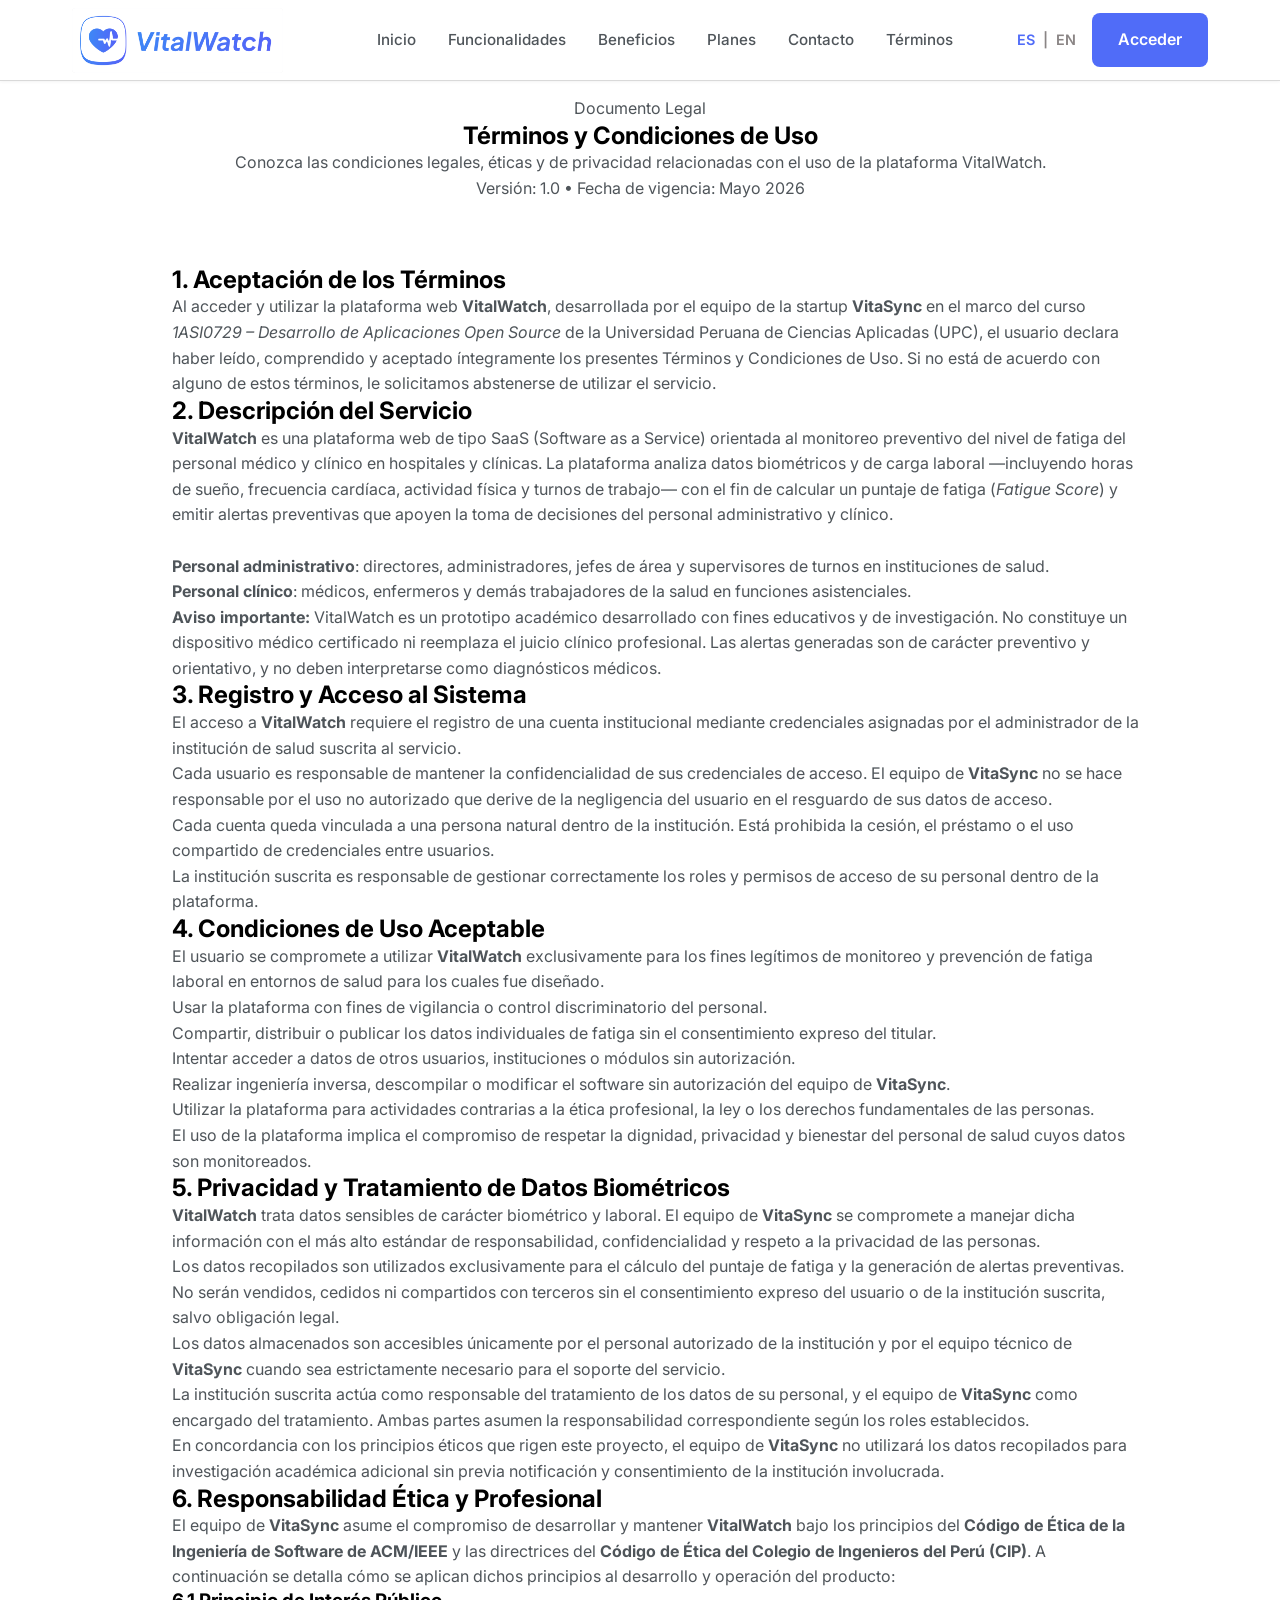
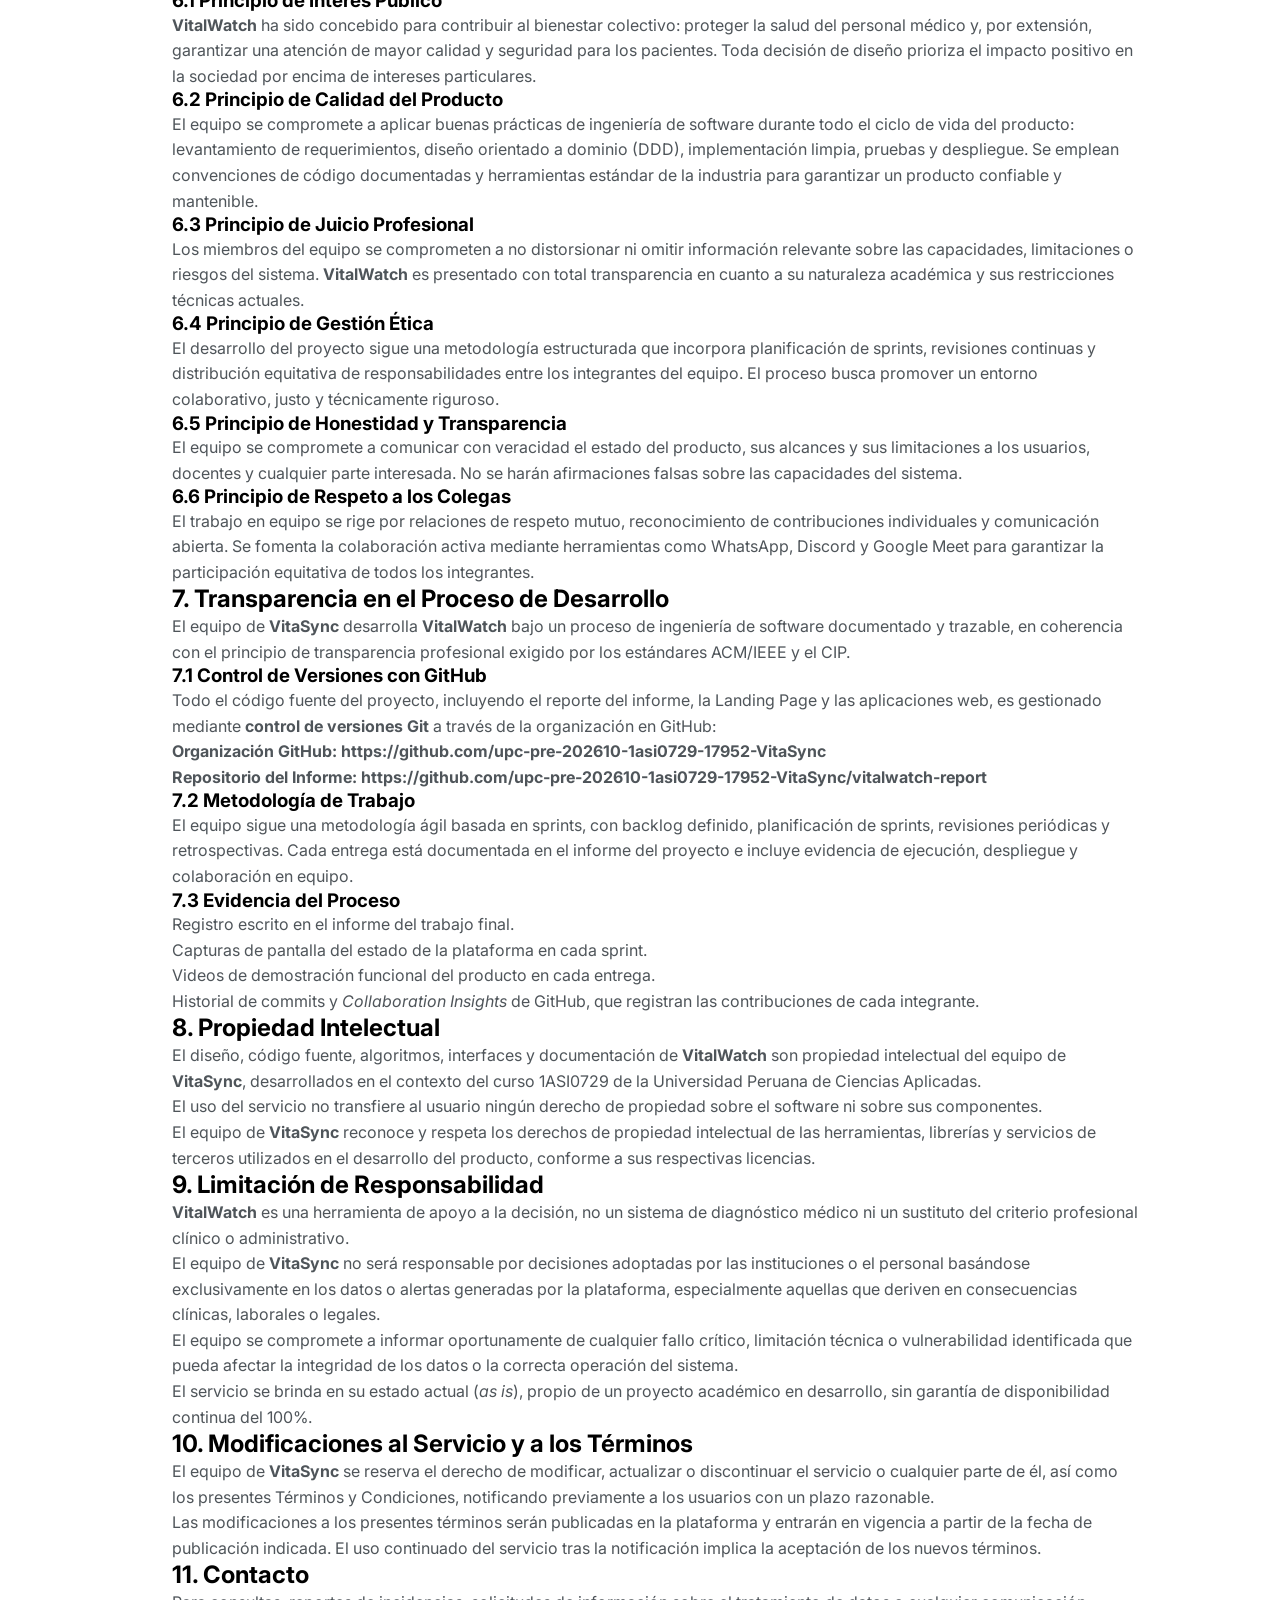
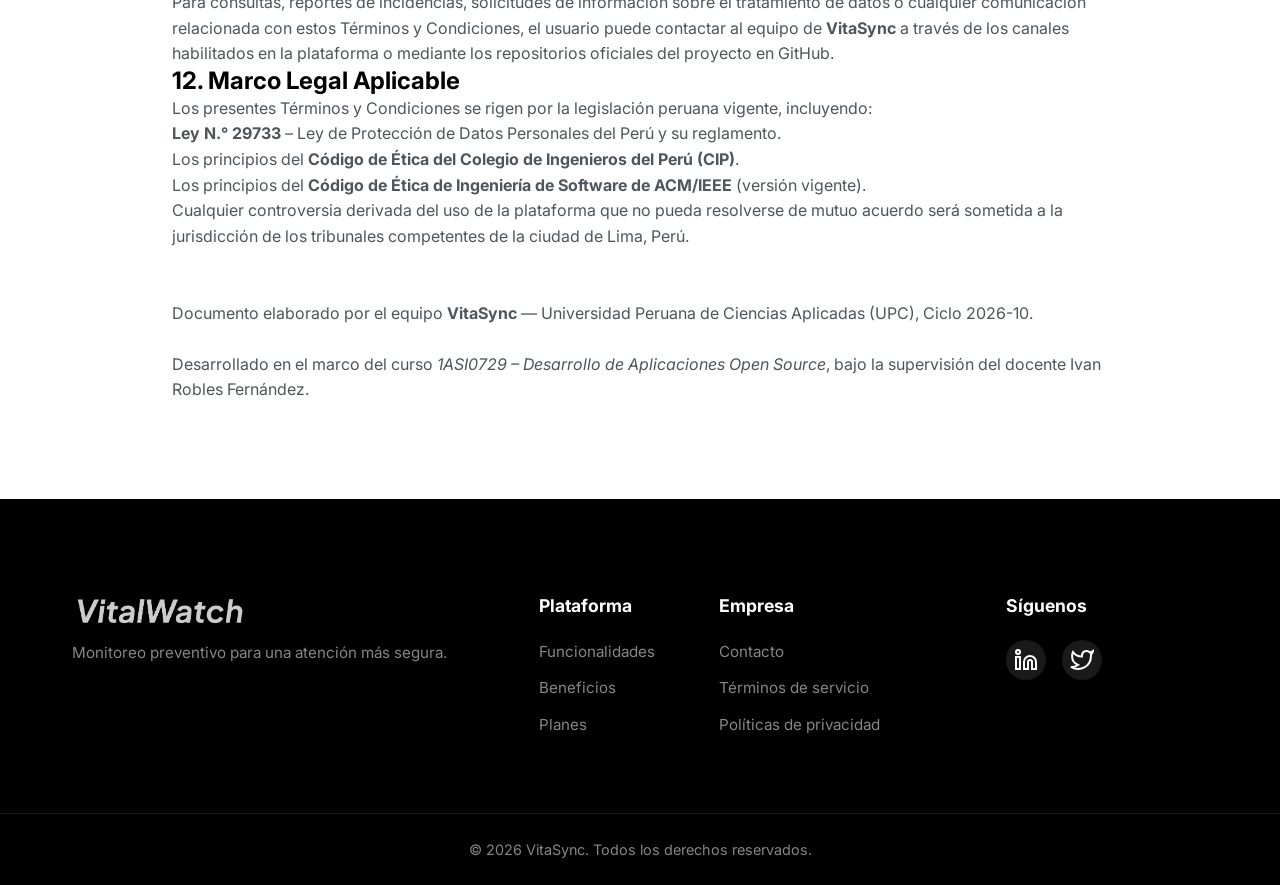
==== terms.html @ 755c9670 "Merge pull request #18 from upc-pre-202610-1asi0729-17952-VitaSync/update/termsAndConditions Update " ====
<!DOCTYPE html>
<html lang="en">
<head>
    <meta charset="UTF-8">
    <meta name="viewport" content="width=device-width, initial-scale=1.0">
    <title>VitalWatch | Monitoreo Inteligente para Atención Segura</title>
    <meta name="description" content="Plataforma de VitaSync para el monitoreo de fatiga del personal médico, prevención de riesgo clínico y continuidad operacional.">
    <link rel="preconnect" href="https://fonts.googleapis.com">
    <link rel="preconnect" href="https://fonts.gstatic.com" crossorigin="">
    <link href="https://fonts.googleapis.com/css2?family=Inter:wght@300;400;500;600;700&amp;display=swap" rel="stylesheet">
    <link rel="stylesheet" href="assets/css/styles.css">
    <link rel="icon" type="image/png" href="assets/images/logo.png">
</head>
<body>
<!-- Header & Navigation -->
<header class="header scrolled" id="header">
    <div class="container header-container">
        <div class="logo">
            <img src="assets/images/banner.png" alt="VitalWatch Logo" class="logo-img">
            <!-- Fallback text si no carga la imagen -->
            <span class="logo-text">VitalWatch</span>
        </div>

        <nav class="nav-menu" id="nav-menu">
            <ul class="nav-list">
                <li><a href="terms.html" class="nav-link" data-i18n="nav.home">Inicio</a></li>
                <li><a href="#funcionalidades" class="nav-link" data-i18n="nav.features">Funcionalidades</a></li>
                <li><a href="#beneficios" class="nav-link" data-i18n="nav.benefits">Beneficios</a></li>
                <li><a href="#planes" class="nav-link" data-i18n="nav.plans">Planes</a></li>
                <li><a href="#contacto" class="nav-link" data-i18n="nav.contact">Contacto</a></li>
                <li><a href="terms.html" class="nav-link" data-i18n="nav.terms">Términos</a></li>
            </ul>

            <div class="nav-actions">
                <div class="lang-selector">
                    <span class="lang active">ES</span> <span class="separator">|</span> <span class="lang">EN</span>
                </div>
                <!-- TODO: Reemplazar "https://app.tudominio.com/login" por la URL real de tu Web App -->
                <a href="https://app.tudominio.com/login" target="_blank" rel="noopener noreferrer" class="btn btn-primary btn-login" data-i18n="nav.login">Acceder</a>
            </div>
        </nav>

        <button class="mobile-toggle" id="mobile-toggle" aria-label="Abrir menú">
            <svg width="24" height="24" viewBox="0 0 24 24" fill="none" stroke="currentColor" stroke-width="2" stroke-linecap="round" stroke-linejoin="round">
                <line x1="3" y1="12" x2="21" y2="12"></line>
                <line x1="3" y1="6" x2="21" y2="6"></line>
                <line x1="3" y1="18" x2="21" y2="18"></line>
            </svg>
        </button>
    </div>
</header>
<main>
    <!-- TERMS HERO SECTION -->
    <section id="terms-page" class="section terms-page-section">
        <div class="container terms-page-container">

            <div class="terms-page-header">
            <span class="terms-page-badge" data-i18n="termsPage.badge">Documento Legal</span>

                <h1 class="terms-page-title" data-i18n="termsPage.title">Términos y Condiciones de Uso</h1>

                <p class="terms-page-subtitle" data-i18n="termsPage.subtitle">Conozca las condiciones legales, éticas y de privacidad relacionadas con el uso de la plataforma VitalWatch.</p>

                <div class="terms-page-meta">
                <span data-i18n="termsPage.version">Versión: 1.0</span>

                    <span class="dot">•</span>

                    <span data-i18n="termsPage.date">Fecha de vigencia: Mayo 2026</span>
                </div>
            </div>

            <div class="terms-page-content">

                <!-- 1 -->
                <div class="terms-block">
                    <h2 data-i18n="termsPage.s1.title">1. Aceptación de los Términos</h2>

                    <p data-i18n="termsPage.s1.p1">Al acceder y utilizar la plataforma web <strong>VitalWatch</strong>, desarrollada por el equipo de la startup <strong>VitaSync</strong> en el marco del curso <em>1ASI0729 – Desarrollo de Aplicaciones Open Source</em> de la Universidad Peruana de Ciencias Aplicadas (UPC), el usuario declara haber leído, comprendido y aceptado íntegramente los presentes Términos y Condiciones de Uso. Si no está de acuerdo con alguno de estos términos, le solicitamos abstenerse de utilizar el servicio.</p>
                </div>

                <!-- 2 -->
                <div class="terms-block">
                    <h2 data-i18n="termsPage.s2.title">2. Descripción del Servicio</h2>

                    <p data-i18n="termsPage.s2.p1"><strong>VitalWatch</strong> es una plataforma web de tipo SaaS (Software as a Service) orientada al monitoreo preventivo del nivel de fatiga del personal médico y clínico en hospitales y clínicas. La plataforma analiza datos biométricos y de carga laboral —incluyendo horas de sueño, frecuencia cardíaca, actividad física y turnos de trabajo— con el fin de calcular un puntaje de fatiga (<em>Fatigue Score</em>) y emitir alertas preventivas que apoyen la toma de decisiones del personal administrativo y clínico.</p>

                    <ul class="terms-list">
                        <li data-i18n="termsPage.s2.l1"><br><strong>Personal administrativo</strong>: directores, administradores, jefes de área y supervisores de turnos en instituciones de salud.</li>

                        <li data-i18n="termsPage.s2.l2"><strong>Personal clínico</strong>: médicos, enfermeros y demás trabajadores de la salud en funciones asistenciales.</li>
                    </ul>

                    <div class="terms-warning">
                        <strong data-i18n="termsPage.s2.warningTitle"><strong>Aviso importante</strong>:</strong>

                        <span data-i18n="termsPage.s2.warningText">VitalWatch es un prototipo académico desarrollado con fines educativos y de investigación. No constituye un dispositivo médico certificado ni reemplaza el juicio clínico profesional. Las alertas generadas son de carácter preventivo y orientativo, y no deben interpretarse como diagnósticos médicos.</span>
                    </div>
                </div>

                <!-- 3 -->
                <div class="terms-block">
                    <h2 data-i18n="termsPage.s3.title">3. Registro y Acceso al Sistema</h2>

                    <ul class="terms-list">
                        <li data-i18n="termsPage.s3.l1">El acceso a <strong>VitalWatch</strong> requiere el registro de una cuenta institucional mediante credenciales asignadas por el administrador de la institución de salud suscrita al servicio.</li>
                        <li data-i18n="termsPage.s3.l2">Cada usuario es responsable de mantener la confidencialidad de sus credenciales de acceso. El equipo de <strong>VitaSync</strong> no se hace responsable por el uso no autorizado que derive de la negligencia del usuario en el resguardo de sus datos de acceso.</li>
                        <li data-i18n="termsPage.s3.l3">Cada cuenta queda vinculada a una persona natural dentro de la institución. Está prohibida la cesión, el préstamo o el uso compartido de credenciales entre usuarios.</li>
                        <li data-i18n="termsPage.s3.l4">La institución suscrita es responsable de gestionar correctamente los roles y permisos de acceso de su personal dentro de la plataforma.</li>
                    </ul>
                </div>

                <!-- 4 -->
                <div class="terms-block">
                    <h2 data-i18n="termsPage.s4.title">4. Condiciones de Uso Aceptable</h2>

                    <p data-i18n="termsPage.s4.p1">El usuario se compromete a utilizar <strong>VitalWatch</strong> exclusivamente para los fines legítimos de monitoreo y prevención de fatiga laboral en entornos de salud para los cuales fue diseñado.</p>

                    <ul class="terms-list">
                        <li data-i18n="termsPage.s4.l1">Usar la plataforma con fines de vigilancia o control discriminatorio del personal.</li>
                        <li data-i18n="termsPage.s4.l2">Compartir, distribuir o publicar los datos individuales de fatiga sin el consentimiento expreso del titular.</li>
                        <li data-i18n="termsPage.s4.l3">Intentar acceder a datos de otros usuarios, instituciones o módulos sin autorización.</li>
                        <li data-i18n="termsPage.s4.l4">Realizar ingeniería inversa, descompilar o modificar el software sin autorización del equipo de <strong>VitaSync</strong>.</li>
                        <li data-i18n="termsPage.s4.l5">Utilizar la plataforma para actividades contrarias a la ética profesional, la ley o los derechos fundamentales de las personas.</li>
                    </ul>

                    <p data-i18n="termsPage.s4.p2">El uso de la plataforma implica el compromiso de respetar la dignidad, privacidad y bienestar del personal de salud cuyos datos son monitoreados.</p>
                </div>

                <!-- 5 -->
                <div class="terms-block">
                    <h2 data-i18n="termsPage.s5.title">5. Privacidad y Tratamiento de Datos Biométricos</h2>

                    <ul class="terms-list">
                        <li data-i18n="termsPage.s5.l1"><strong>VitalWatch</strong> trata datos sensibles de carácter biométrico y laboral. El equipo de <strong>VitaSync</strong> se compromete a manejar dicha información con el más alto estándar de responsabilidad, confidencialidad y respeto a la privacidad de las personas.</li>
                        <li data-i18n="termsPage.s5.l2">Los datos recopilados son utilizados exclusivamente para el cálculo del puntaje de fatiga y la generación de alertas preventivas. No serán vendidos, cedidos ni compartidos con terceros sin el consentimiento expreso del usuario o de la institución suscrita, salvo obligación legal.</li>
                        <li data-i18n="termsPage.s5.l3">Los datos almacenados son accesibles únicamente por el personal autorizado de la institución y por el equipo técnico de <strong>VitaSync</strong> cuando sea estrictamente necesario para el soporte del servicio.</li>
                        <li data-i18n="termsPage.s5.l4">La institución suscrita actúa como responsable del tratamiento de los datos de su personal, y el equipo de <strong>VitaSync</strong> como encargado del tratamiento. Ambas partes asumen la responsabilidad correspondiente según los roles establecidos.</li>
                        <li data-i18n="termsPage.s5.l5">En concordancia con los principios éticos que rigen este proyecto, el equipo de <strong>VitaSync</strong> no utilizará los datos recopilados para investigación académica adicional sin previa notificación y consentimiento de la institución involucrada.</li>
                    </ul>
                </div>

                <!-- 6 -->
                <div class="terms-block">
                    <h2 data-i18n="termsPage.s6.title">6. Responsabilidad Ética y Profesional</h2>

                    <p data-i18n="termsPage.s6.p1">El equipo de <strong>VitaSync</strong> asume el compromiso de desarrollar y mantener <strong>VitalWatch</strong> bajo los principios del <strong>Código de Ética de la Ingeniería de Software de ACM/IEEE</strong> y las directrices del <strong>Código de Ética del Colegio de Ingenieros del Perú (CIP)</strong>. A continuación se detalla cómo se aplican dichos principios al desarrollo y operación del producto:</p>

                    <div class="terms-subblock">
                        <h3 data-i18n="termsPage.s6.sb1.title">6.1 Principio de Interés Público</h3>
                        <p data-i18n="termsPage.s6.sb1.desc"><strong>VitalWatch</strong> ha sido concebido para contribuir al bienestar colectivo: proteger la salud del personal médico y, por extensión, garantizar una atención de mayor calidad y seguridad para los pacientes. Toda decisión de diseño prioriza el impacto positivo en la sociedad por encima de intereses particulares.</p>
                    </div>

                    <div class="terms-subblock">
                        <h3 data-i18n="termsPage.s6.sb2.title">6.2 Principio de Calidad del Producto</h3>
                        <p data-i18n="termsPage.s6.sb2.desc">El equipo se compromete a aplicar buenas prácticas de ingeniería de software durante todo el ciclo de vida del producto: levantamiento de requerimientos, diseño orientado a dominio (DDD), implementación limpia, pruebas y despliegue. Se emplean convenciones de código documentadas y herramientas estándar de la industria para garantizar un producto confiable y mantenible.</p>
                    </div>

                    <div class="terms-subblock">
                        <h3 data-i18n="termsPage.s6.sb3.title">6.3 Principio de Juicio Profesional</h3>
                        <p data-i18n="termsPage.s6.sb3.desc">Los miembros del equipo se comprometen a no distorsionar ni omitir información relevante sobre las capacidades, limitaciones o riesgos del sistema. <strong>VitalWatch</strong> es presentado con total transparencia en cuanto a su naturaleza académica y sus restricciones técnicas actuales.</p>
                    </div>

                    <div class="terms-subblock">
                        <h3 data-i18n="termsPage.s6.sb4.title">6.4 Principio de Gestión Ética</h3>
                        <p data-i18n="termsPage.s6.sb4.desc">El desarrollo del proyecto sigue una metodología estructurada que incorpora planificación de sprints, revisiones continuas y distribución equitativa de responsabilidades entre los integrantes del equipo. El proceso busca promover un entorno colaborativo, justo y técnicamente riguroso.</p>
                    </div>

                    <div class="terms-subblock">
                        <h3 data-i18n="termsPage.s6.sb5.title">6.5 Principio de Honestidad y Transparencia</h3>
                        <p data-i18n="termsPage.s6.sb5.desc">El equipo se compromete a comunicar con veracidad el estado del producto, sus alcances y sus limitaciones a los usuarios, docentes y cualquier parte interesada. No se harán afirmaciones falsas sobre las capacidades del sistema.</p>
                    </div>

                    <div class="terms-subblock">
                        <h3 data-i18n="termsPage.s6.sb6.title">6.6 Principio de Respeto a los Colegas</h3>
                        <p data-i18n="termsPage.s6.sb6.desc">El trabajo en equipo se rige por relaciones de respeto mutuo, reconocimiento de contribuciones individuales y comunicación abierta. Se fomenta la colaboración activa mediante herramientas como WhatsApp, Discord y Google Meet para garantizar la participación equitativa de todos los integrantes.</p>
                    </div>
                </div>

                <!-- 7 -->
                <div class="terms-block">
                    <h2 data-i18n="termsPage.s7.title">7. Transparencia en el Proceso de Desarrollo</h2>

                    <p data-i18n="termsPage.s7.p1">El equipo de <strong>VitaSync</strong> desarrolla <strong>VitalWatch</strong> bajo un proceso de ingeniería de software documentado y trazable, en coherencia con el principio de transparencia profesional exigido por los estándares ACM/IEEE y el CIP.</p>

                    <div class="terms-subblock">
                        <h3 data-i18n="termsPage.s7.sb1.title">7.1 Control de Versiones con GitHub</h3>

                        <p data-i18n="termsPage.s7.sb1.desc">Todo el código fuente del proyecto, incluyendo el reporte del informe, la Landing Page y las aplicaciones web, es gestionado mediante <strong>control de versiones Git</strong> a través de la organización en GitHub:</p>

                        <ul class="terms-list">
                            <li>
                                <strong data-i18n="termsPage.s7.sb1.repo1">Organización GitHub: https://github.com/upc-pre-202610-1asi0729-17952-VitaSync</strong>
                            </li>

                            <li>
                                <strong data-i18n="termsPage.s7.sb1.repo2">Repositorio del Informe: https://github.com/upc-pre-202610-1asi0729-17952-VitaSync/vitalwatch-report</strong>
                            </li>
                        </ul>
                    </div>

                    <div class="terms-subblock">
                        <h3 data-i18n="termsPage.s7.sb2.title">7.2 Metodología de Trabajo</h3>
                        <p data-i18n="termsPage.s7.sb2.desc">El equipo sigue una metodología ágil basada en sprints, con backlog definido, planificación de sprints, revisiones periódicas y retrospectivas. Cada entrega está documentada en el informe del proyecto e incluye evidencia de ejecución, despliegue y colaboración en equipo.</p>
                    </div>

                    <div class="terms-subblock">
                        <h3 data-i18n="termsPage.s7.sb3.title">7.3 Evidencia del Proceso</h3>

                        <ul class="terms-list">
                            <li data-i18n="termsPage.s7.sb3.l1">Registro escrito en el informe del trabajo final.</li>
                            <li data-i18n="termsPage.s7.sb3.l2">Capturas de pantalla del estado de la plataforma en cada sprint.</li>
                            <li data-i18n="termsPage.s7.sb3.l3">Videos de demostración funcional del producto en cada entrega.</li>
                            <li data-i18n="termsPage.s7.sb3.l4">Historial de commits y <em>Collaboration Insights</em> de GitHub, que registran las contribuciones de cada integrante.</li>
                        </ul>
                    </div>
                </div>

                <!-- 8 -->
                <div class="terms-block">
                    <h2 data-i18n="termsPage.s8.title">8. Propiedad Intelectual</h2>

                    <ul class="terms-list">
                        <li data-i18n="termsPage.s8.l1">El diseño, código fuente, algoritmos, interfaces y documentación de <strong>VitalWatch</strong> son propiedad intelectual del equipo de <strong>VitaSync</strong>, desarrollados en el contexto del curso 1ASI0729 de la Universidad Peruana de Ciencias Aplicadas.</li>
                        <li data-i18n="termsPage.s8.l2">El uso del servicio no transfiere al usuario ningún derecho de propiedad sobre el software ni sobre sus componentes.</li>
                        <li data-i18n="termsPage.s8.l3">El equipo de <strong>VitaSync</strong> reconoce y respeta los derechos de propiedad intelectual de las herramientas, librerías y servicios de terceros utilizados en el desarrollo del producto, conforme a sus respectivas licencias.</li>
                    </ul>
                </div>

                <!-- 9 -->
                <div class="terms-block">
                    <h2 data-i18n="termsPage.s9.title">9. Limitación de Responsabilidad</h2>

                    <ul class="terms-list">
                        <li data-i18n="termsPage.s9.l1"><strong>VitalWatch</strong> es una herramienta de apoyo a la decisión, no un sistema de diagnóstico médico ni un sustituto del criterio profesional clínico o administrativo.</li>
                        <li data-i18n="termsPage.s9.l2">El equipo de <strong>VitaSync</strong> no será responsable por decisiones adoptadas por las instituciones o el personal basándose exclusivamente en los datos o alertas generadas por la plataforma, especialmente aquellas que deriven en consecuencias clínicas, laborales o legales.</li>
                        <li data-i18n="termsPage.s9.l3">El equipo se compromete a informar oportunamente de cualquier fallo crítico, limitación técnica o vulnerabilidad identificada que pueda afectar la integridad de los datos o la correcta operación del sistema.</li>
                        <li data-i18n="termsPage.s9.l4">El servicio se brinda en su estado actual (<em>as is</em>), propio de un proyecto académico en desarrollo, sin garantía de disponibilidad continua del 100%.</li>
                    </ul>
                </div>

                <!-- 10 -->
                <div class="terms-block">
                    <h2 data-i18n="termsPage.s10.title">10. Modificaciones al Servicio y a los Términos</h2>

                    <ul class="terms-list">
                        <li data-i18n="termsPage.s10.l1">El equipo de <strong>VitaSync</strong> se reserva el derecho de modificar, actualizar o discontinuar el servicio o cualquier parte de él, así como los presentes Términos y Condiciones, notificando previamente a los usuarios con un plazo razonable.</li>
                        <li data-i18n="termsPage.s10.l2">Las modificaciones a los presentes términos serán publicadas en la plataforma y entrarán en vigencia a partir de la fecha de publicación indicada. El uso continuado del servicio tras la notificación implica la aceptación de los nuevos términos.</li>
                    </ul>
                </div>

                <!-- 11 -->
                <div class="terms-block">
                    <h2 data-i18n="termsPage.s11.title">11. Contacto</h2>

                    <p data-i18n="termsPage.s11.p1">Para consultas, reportes de incidencias, solicitudes de información sobre el tratamiento de datos o cualquier comunicación relacionada con estos Términos y Condiciones, el usuario puede contactar al equipo de <strong>VitaSync</strong> a través de los canales habilitados en la plataforma o mediante los repositorios oficiales del proyecto en GitHub.</p>
                </div>

                <!-- 12 -->
                <div class="terms-block">
                    <h2 data-i18n="termsPage.s12.title">12. Marco Legal Aplicable</h2>

                    <p data-i18n="termsPage.s12.p1">Los presentes Términos y Condiciones se rigen por la legislación peruana vigente, incluyendo:</p>

                    <ul class="terms-list">
                        <li data-i18n="termsPage.s12.l1"><strong>Ley N.° 29733</strong> – Ley de Protección de Datos Personales del Perú y su reglamento.</li>
                        <li data-i18n="termsPage.s12.l2">Los principios del <strong>Código de Ética del Colegio de Ingenieros del Perú (CIP)</strong>.</li>
                        <li data-i18n="termsPage.s12.l3">Los principios del <strong>Código de Ética de Ingeniería de Software de ACM/IEEE</strong> (versión vigente).</li>
                    </ul>

                    <p data-i18n="termsPage.s12.p2">Cualquier controversia derivada del uso de la plataforma que no pueda resolverse de mutuo acuerdo será sometida a la jurisdicción de los tribunales competentes de la ciudad de Lima, Perú.</p>
                </div>

                <!-- FOOTNOTE -->
                <div class="terms-footer-note">
                    <br></br>
                    <p data-i18n="termsPage.footer">Documento elaborado por el equipo <strong>VitaSync</strong> — Universidad Peruana de Ciencias Aplicadas (UPC), Ciclo 2026-10.Desarrollado en el marco del curso <em>1ASI0729 – Desarrollo de Aplicaciones Open Source</em>, bajo la supervisión del docente Ivan Robles Fernández.</p>
                </div>

            </div>
        </div>
    </section>

</main>

 <!-- Footer -->
    <footer class="footer">
        <div class="container footer-container">
            <div class="footer-brand">
                <img src="assets/images/text-title.png" alt="VitaSync Logo" class="footer-logo"
                    style="filter: brightness(0) invert(1); opacity: 0.8; height: 30px;">
                <p class="footer-tagline" data-i18n="footer.tagline">Monitoreo preventivo para una atención más segura.</p>
            </div>

            <div class="footer-links">
                <div class="link-column">
                    <h4 data-i18n="footer.platform">Plataforma</h4>
                    <a href="#funcionalidades" data-i18n="nav.features">Funcionalidades</a>
                    <a href="#beneficios" data-i18n="nav.benefits">Beneficios</a>
                    <a href="#planes" data-i18n="nav.plans">Planes</a>
                </div>
                <div class="link-column">
                    <h4 data-i18n="footer.company">Empresa</h4>
                    <a href="#contacto" data-i18n="nav.contact">Contacto</a>
                    <a href="terms.html" data-i18n="footer.tos">Términos de servicio</a>
                    <a href="#" data-i18n="footer.privacy">Políticas de privacidad</a>
                </div>
            </div>

            <div class="footer-social">
                <h4 data-i18n="footer.follow">Síguenos</h4>
                <div class="social-icons">
                    <a href="#" aria-label="LinkedIn">
                        <svg width="24" height="24" viewBox="0 0 24 24" fill="none" stroke="currentColor"
                            stroke-width="2">
                            <path d="M16 8a6 6 0 0 1 6 6v7h-4v-7a2 2 0 0 0-2-2 2 2 0 0 0-2 2v7h-4v-7a6 6 0 0 1 6-6z">
                            </path>
                            <rect x="2" y="9" width="4" height="12"></rect>
                            <circle cx="4" cy="4" r="2"></circle>
                        </svg>
                    </a>
                    <a href="#" aria-label="Twitter">
                        <svg width="24" height="24" viewBox="0 0 24 24" fill="none" stroke="currentColor"
                            stroke-width="2">
                            <path
                                d="M23 3a10.9 10.9 0 0 1-3.14 1.53 4.48 4.48 0 0 0-7.86 3v1A10.66 10.66 0 0 1 3 4s-4 9 5 13a11.64 11.64 0 0 1-7 2c9 5 20 0 20-11.5a4.5 4.5 0 0 0-.08-.83A7.72 7.72 0 0 0 23 3z">
                            </path>
                        </svg>
                    </a>
                </div>
            </div>
        </div>
        <div class="footer-bottom">
            <div class="container">
                <p data-i18n="footer.copy">&copy; 2026 VitaSync. Todos los derechos reservados.</p>
            </div>
        </div>
    </footer>


<script src="assets/scripts/i18n.js"></script>
<script src="assets/scripts/main.js"></script>

</body>
</html>
---- assets/css/styles.css ----
/* ==========================================================================
   CSS Variables & Tokens
   ========================================================================== */
:root {
    /* Colors */
    --primary-500: #506CF8;
    --primary-400: #65A8FB;
    --primary-600: #3D93FF;
    --primary-700: #1678F2;

    --neutral-900: #000000;
    --neutral-700: #4F555A;
    --neutral-400: #8A8585;
    --neutral-200: #D9D9D9;

    --bg-light: #F3F3FD;
    --bg-white: #FFFFFF;

    --success: #10B981;
    --warning: #F59E0B;
    --danger: #EF4444;

    /* Typography */
    --font-main: 'Inter', sans-serif;

    /* Spacing */
    --space-sm: 0.5rem;
    --space-md: 1rem;
    --space-lg: 2rem;
    --space-xl: 4rem;
    --space-2xl: 6rem;

    /* Effects */
    --shadow-sm: 0 1px 3px rgba(0, 0, 0, 0.05);
    --shadow-md: 0 4px 6px -1px rgba(0, 0, 0, 0.05), 0 2px 4px -1px rgba(0, 0, 0, 0.03);
    --shadow-lg: 0 10px 25px -3px rgba(80, 108, 248, 0.1), 0 4px 6px -2px rgba(80, 108, 248, 0.05);
    --radius-md: 8px;
    --radius-lg: 16px;
    --transition: all 0.3s ease;
}

/* ==========================================================================
   Reset & Base Styles
   ========================================================================== */
* {
    margin: 0;
    padding: 0;
    box-sizing: border-box;
}

html {
    scroll-behavior: smooth;
}

body {
    font-family: var(--font-main);
    color: var(--neutral-700);
    line-height: 1.6;
    background-color: var(--bg-white);
    overflow-x: hidden;
}

h1,
h2,
h3,
h4,
h5,
h6 {
    color: var(--neutral-900);
    font-weight: 700;
    line-height: 1.2;
}

a {
    text-decoration: none;
    color: var(--primary-500);
    transition: var(--transition);
}

ul {
    list-style: none;
}

img {
    max-width: 100%;
    height: auto;
    display: block;
}

/* Utilities */
.container {
    width: 100%;
    max-width: 1200px;
    margin: 0 auto;
    padding: 0 var(--space-lg);
}

.text-center {
    text-align: center;
}

.bg-light {
    background-color: var(--bg-light);
}

.hidden {
    display: none !important;
}

/* ==========================================================================
   Buttons
   ========================================================================== */
.btn {
    display: inline-flex;
    align-items: center;
    justify-content: center;
    padding: 0.75rem 1.5rem;
    border-radius: var(--radius-md);
    font-weight: 600;
    font-size: 1rem;
    cursor: pointer;
    transition: var(--transition);
    border: 2px solid transparent;
}

.btn-primary {
    background-color: var(--primary-500);
    color: var(--bg-white);
}

.btn-primary:hover {
    background-color: var(--primary-700);
    transform: translateY(-2px);
    box-shadow: var(--shadow-md);
}

.btn-outline {
    background-color: transparent;
    color: var(--primary-500);
    border-color: var(--primary-500);
}

.btn-outline:hover {
    background-color: var(--primary-500);
    color: var(--bg-white);
}

.btn-text {
    background: none;
    padding: 0;
    color: var(--primary-500);
}

.btn-text:hover {
    color: var(--primary-700);
}

.btn-block {
    width: 100%;
}

/* ==========================================================================
   Header & Navigation
   ========================================================================== */
.header {
    position: fixed;
    top: 0;
    left: 0;
    width: 100%;
    background-color: rgba(255, 255, 255, 0.95);
    backdrop-filter: blur(10px);
    z-index: 1000;
    border-bottom: 1px solid var(--neutral-200);
    transition: var(--transition);
}

.header.scrolled {
    box-shadow: var(--shadow-sm);
}

.header-container {
    display: flex;
    justify-content: space-between;
    align-items: center;
    height: 80px;
}

.logo {
    display: flex;
    align-items: center;
}

.logo-img {
    height: 65px;
    /* fallback style if img is missing */
    background-color: #f0f0f0;
    border-radius: 4px;
}

.logo-text {
    font-weight: 700;
    font-size: 1.5rem;
    color: var(--primary-500);
    display: none;
    /* Show only if image fails via JS or just hidden initially */
}

/* Triggered by JS if img fails */
.logo-img.error {
    display: none;
}

.logo-img.error+.logo-text {
    display: block;
}

.nav-menu {
    display: flex;
    align-items: center;
    gap: var(--space-xl);
}

.nav-list {
    display: flex;
    gap: var(--space-lg);
}

.nav-link {
    color: var(--neutral-700);
    font-weight: 500;
    font-size: 0.95rem;
}

.nav-link:hover,
.nav-link.active {
    color: var(--primary-500);
}

.nav-actions {
    display: flex;
    align-items: center;
    gap: var(--space-md);
}

.lang-selector {
    font-weight: 600;
    font-size: 0.9rem;
    color: var(--neutral-400);
    cursor: pointer;
    user-select: none;
}

.lang.active {
    color: var(--primary-500);
}

.separator {
    margin: 0 4px;
}

.mobile-toggle {
    display: none;
    background: none;
    border: none;
    color: var(--neutral-900);
    cursor: pointer;
}

/* ==========================================================================
   Hero Section
   ========================================================================== */
.hero {
    padding-top: 120px;
    /* Account for fixed header */
    padding-bottom: var(--space-xl);
    background: linear-gradient(180deg, var(--bg-light) 0%, var(--bg-white) 100%);
    min-height: 100vh;
    display: flex;
    align-items: center;
}

.hero-container {
    display: grid;
    grid-template-columns: 1fr 1fr;
    gap: var(--space-2xl);
    align-items: center;
}

.badge {
    display: inline-block;
    padding: 0.4rem 1rem;
    background-color: rgba(80, 108, 248, 0.1);
    color: var(--primary-500);
    border-radius: 50px;
    font-weight: 600;
    font-size: 0.85rem;
    margin-bottom: var(--space-md);
}

.hero-title {
    font-size: 3.5rem;
    margin-bottom: var(--space-md);
    letter-spacing: -1px;
}

.hero-subtitle {
    font-size: 1.1rem;
    color: var(--neutral-700);
    margin-bottom: var(--space-lg);
    max-width: 90%;
}

.hero-cta {
    display: flex;
    gap: var(--space-md);
}

/* Dashboard Mockup (HTML/CSS visual) */
.hero-visual {
    position: relative;
}

.dashboard-mockup {
    background-color: var(--bg-white);
    border-radius: var(--radius-lg);
    box-shadow: var(--shadow-lg);
    border: 1px solid var(--neutral-200);
    overflow: hidden;
    transform: perspective(1000px) rotateY(-5deg) rotateX(5deg);
    transition: var(--transition);
}

.dashboard-mockup:hover {
    transform: perspective(1000px) rotateY(0deg) rotateX(0deg);
}

.mockup-header {
    background-color: #FAFAFA;
    padding: 1rem;
    border-bottom: 1px solid var(--neutral-200);
    display: flex;
    align-items: center;
}

.mockup-dots {
    display: flex;
    gap: 6px;
    margin-right: 1rem;
}

.mockup-dots span {
    width: 10px;
    height: 10px;
    border-radius: 50%;
}

.mockup-dots span:nth-child(1) {
    background-color: #FF5F56;
}

.mockup-dots span:nth-child(2) {
    background-color: #FFBD2E;
}

.mockup-dots span:nth-child(3) {
    background-color: #27C93F;
}

.mockup-title {
    font-size: 0.85rem;
    font-weight: 600;
    color: var(--neutral-400);
}

.mockup-body {
    padding: 2rem;
    display: flex;
    flex-direction: column;
    gap: 1.5rem;
    background-color: #FAFCFF;
}

.mockup-card {
    background: var(--bg-white);
    padding: 1.25rem;
    border-radius: var(--radius-md);
    box-shadow: var(--shadow-sm);
    display: flex;
    align-items: center;
    gap: 1rem;
    border: 1px solid rgba(80, 108, 248, 0.1);
}

.card-icon {
    width: 48px;
    height: 48px;
    border-radius: 12px;
    display: flex;
    align-items: center;
    justify-content: center;
}

.alert-icon {
    background-color: rgba(239, 68, 68, 0.1);
    color: var(--danger);
}

.fatigue-icon {
    background-color: rgba(245, 158, 11, 0.1);
    color: var(--warning);
}

.card-info h4 {
    font-size: 0.9rem;
    color: var(--neutral-400);
    margin-bottom: 0.25rem;
}

.status-high {
    color: var(--danger);
    font-weight: 600;
    font-size: 1.1rem;
}

.progress-bar {
    width: 100%;
    height: 6px;
    background-color: var(--neutral-200);
    border-radius: 10px;
    margin: 6px 0;
}

.progress-fill {
    height: 100%;
    background-color: var(--warning);
    border-radius: 10px;
}

.status-text {
    font-size: 0.8rem;
    font-weight: 500;
}

.stats-card {
    display: grid;
    grid-template-columns: 1fr 1fr;
    gap: 1rem;
}

.stat-item {
    display: flex;
    flex-direction: column;
}

.stat-value {
    font-size: 1.5rem;
    font-weight: 700;
    color: var(--primary-500);
}

.stat-label {
    font-size: 0.8rem;
    color: var(--neutral-400);
}

/* ==========================================================================
   Sections General
   ========================================================================== */
.section {
    padding: var(--space-2xl) 0;
}

.section-header {
    margin-bottom: var(--space-xl);
    max-width: 700px;
    margin-left: auto;
    margin-right: auto;
}

.section-title {
    font-size: 2.5rem;
    margin-bottom: var(--space-sm);
}

.section-subtitle {
    font-size: 1.1rem;
    color: var(--neutral-700);
}

/* ==========================================================================
   Funcionalidades
   ========================================================================== */
.features-grid {
    display: grid;
    grid-template-columns: repeat(3, 1fr);
    gap: var(--space-lg);
}

.feature-card {
    background-color: var(--bg-white);
    padding: 2.5rem 2rem;
    border-radius: var(--radius-lg);
    box-shadow: var(--shadow-sm);
    transition: var(--transition);
    border: 1px solid var(--neutral-200);
}

.feature-card:hover {
    transform: translateY(-5px);
    box-shadow: var(--shadow-lg);
    border-color: var(--primary-400);
}

.feature-icon {
    width: 60px;
    height: 60px;
    background-color: rgba(80, 108, 248, 0.1);
    color: var(--primary-500);
    border-radius: 16px;
    display: flex;
    align-items: center;
    justify-content: center;
    margin-bottom: 1.5rem;
}

.feature-title {
    font-size: 1.25rem;
    margin-bottom: 1rem;
}

.feature-desc {
    color: var(--neutral-700);
    font-size: 0.95rem;
}

/* ==========================================================================
   Beneficios
   ========================================================================== */
.benefits-wrapper {
    display: flex;
    flex-direction: column;
    gap: var(--space-2xl);
}

.benefit-block {
    display: grid;
    grid-template-columns: 1fr 1fr;
    gap: var(--space-xl);
    align-items: center;
}

.benefit-tag {
    display: inline-block;
    color: var(--primary-600);
    font-weight: 600;
    text-transform: uppercase;
    letter-spacing: 1px;
    font-size: 0.85rem;
    margin-bottom: 1rem;
}

.benefit-title {
    font-size: 2rem;
    margin-bottom: 1rem;
}

.benefit-desc {
    font-size: 1.1rem;
    margin-bottom: 1.5rem;
}

.benefit-list li {
    margin-bottom: 0.75rem;
    padding-left: 1.5rem;
    position: relative;
}

.benefit-list li::before {
    content: "✓";
    position: absolute;
    left: 0;
    color: var(--primary-500);
    font-weight: bold;
}

.placeholder-img {
    width: 100%;
    height: 400px;
    border-radius: var(--radius-lg);
    display: flex;
    align-items: center;
    justify-content: center;
    box-shadow: var(--shadow-md);
}

/* ==========================================================================
   Planes de Suscripción
   ========================================================================== */
.pricing-grid {
    display: grid;
    grid-template-columns: repeat(3, 1fr);
    gap: var(--space-lg);
    align-items: start;
}

.pricing-card {
    background-color: var(--bg-white);
    border: 1px solid var(--neutral-200);
    border-radius: var(--radius-lg);
    padding: 2.5rem;
    position: relative;
    transition: var(--transition);
}

.pricing-card:hover {
    box-shadow: var(--shadow-lg);
}

.pricing-card.popular {
    border: 2px solid var(--primary-500);
    transform: scale(1.05);
    box-shadow: var(--shadow-md);
}

.popular-badge {
    position: absolute;
    top: -12px;
    left: 50%;
    transform: translateX(-50%);
    background-color: var(--primary-500);
    color: var(--bg-white);
    padding: 0.25rem 1rem;
    border-radius: 20px;
    font-size: 0.8rem;
    font-weight: 600;
}

.pricing-header {
    text-align: center;
    margin-bottom: 2rem;
    padding-bottom: 2rem;
    border-bottom: 1px solid var(--neutral-200);
}

.plan-name {
    font-size: 1.5rem;
    margin-bottom: 0.5rem;
}

.plan-desc {
    color: var(--neutral-400);
    font-size: 0.9rem;
}

.pricing-features ul li {
    margin-bottom: 1rem;
    padding-left: 1.5rem;
    position: relative;
    font-size: 0.95rem;
}

.pricing-features ul li::before {
    content: "✓";
    position: absolute;
    left: 0;
    color: var(--success);
    font-weight: bold;
}

.pricing-cta {
    margin-top: 2rem;
}

.plan-btn {
    width: 100%;
}

/* ==========================================================================
   Contacto
   ========================================================================== */
.contact-container {
    display: grid;
    grid-template-columns: 1fr 1.5fr;
    gap: var(--space-xl);
}

.contact-details {
    display: flex;
    flex-direction: column;
    gap: 1.5rem;
}

.contact-item {
    display: flex;
    align-items: center;
    gap: 1rem;
    color: var(--primary-500);
}

.contact-item span {
    color: var(--neutral-700);
    font-weight: 500;
}

.contact-form-wrapper {
    background-color: var(--bg-white);
    padding: 2.5rem;
    border-radius: var(--radius-lg);
    box-shadow: var(--shadow-lg);
    border: 1px solid var(--neutral-200);
}

.form-row {
    display: grid;
    grid-template-columns: 1fr 1fr;
    gap: 1rem;
}

.form-group {
    margin-bottom: 1.5rem;
}

.form-group label {
    display: block;
    margin-bottom: 0.5rem;
    font-weight: 500;
    font-size: 0.9rem;
}

.form-group input,
.form-group textarea {
    width: 100%;
    padding: 0.75rem 1rem;
    border: 1px solid var(--neutral-200);
    border-radius: var(--radius-md);
    font-family: var(--font-main);
    font-size: 1rem;
    transition: var(--transition);
}

.form-group input:focus,
.form-group textarea:focus {
    outline: none;
    border-color: var(--primary-500);
    box-shadow: 0 0 0 3px rgba(80, 108, 248, 0.2);
}

.form-success {
    margin-top: 1.5rem;
    padding: 1rem;
    background-color: rgba(16, 185, 129, 0.1);
    color: var(--success);
    border-radius: var(--radius-md);
    display: flex;
    align-items: center;
    gap: 0.5rem;
    font-weight: 500;
}

/* ==========================================================================
   Términos del Servicio
   ========================================================================== */
.terms-card {
    background-color: var(--bg-white);
    padding: 3rem;
    border-radius: var(--radius-lg);
    box-shadow: var(--shadow-md);
    text-align: center;
    max-width: 800px;
    margin: 0 auto;
}

.terms-icon {
    width: 64px;
    height: 64px;
    background-color: var(--bg-light);
    color: var(--primary-500);
    border-radius: 50%;
    display: flex;
    align-items: center;
    justify-content: center;
    margin: 0 auto 1.5rem auto;
}

.terms-title {
    margin-bottom: 1rem;
}

.terms-summary {
    color: var(--neutral-700);
    margin-bottom: 1.5rem;
}

.terms-details {
    text-align: left;
    margin-top: 2rem;
    animation: fadeIn 0.3s ease;
}

.terms-details hr {
    border: 0;
    height: 1px;
    background-color: var(--neutral-200);
    margin-bottom: 2rem;
}

.terms-details h4 {
    margin-bottom: 0.5rem;
    color: var(--primary-700);
}

.terms-details p {
    margin-bottom: 1.5rem;
    font-size: 0.95rem;
}

@keyframes fadeIn {
    from {
        opacity: 0;
        transform: translateY(-10px);
    }

    to {
        opacity: 1;
        transform: translateY(0);
    }
}

/* ==========================================================================
   Footer
   ========================================================================== */
.footer {
    background-color: var(--neutral-900);
    color: var(--bg-white);
    padding-top: var(--space-2xl);
}

.footer-container {
    display: grid;
    grid-template-columns: 2fr 2fr 1fr;
    gap: var(--space-xl);
    margin-bottom: var(--space-xl);
}

.footer-tagline {
    color: var(--neutral-400);
    margin-top: 1rem;
    font-size: 0.95rem;
}

.footer-links {
    display: flex;
    gap: var(--space-xl);
}

.link-column h4,
.footer-social h4 {
    color: var(--bg-white);
    margin-bottom: 1.5rem;
    font-size: 1.1rem;
}

.link-column a {
    display: block;
    color: var(--neutral-400);
    margin-bottom: 0.75rem;
    font-size: 0.95rem;
}

.link-column a:hover {
    color: var(--primary-400);
}

.social-icons {
    display: flex;
    gap: 1rem;
}

.social-icons a {
    display: flex;
    align-items: center;
    justify-content: center;
    width: 40px;
    height: 40px;
    background-color: rgba(255, 255, 255, 0.1);
    color: var(--bg-white);
    border-radius: 50%;
    transition: var(--transition);
}

.social-icons a:hover {
    background-color: var(--primary-500);
    transform: translateY(-3px);
}

.footer-bottom {
    border-top: 1px solid rgba(255, 255, 255, 0.1);
    padding: 1.5rem 0;
    text-align: center;
    color: var(--neutral-400);
    font-size: 0.9rem;
}

/* ==========================================================================
   Media Queries (Responsive)
   ========================================================================== */
@media (max-width: 1024px) {
    .hero-title {
        font-size: 3rem;
    }

    .features-grid {
        grid-template-columns: repeat(2, 1fr);
    }

    .pricing-grid {
        grid-template-columns: 1fr;
        max-width: 600px;
        margin: 0 auto;
    }

    .pricing-card.popular {
        transform: none;
    }
}

@media (max-width: 900px) {
    .nav-menu {
        position: fixed;
        top: 80px;
        left: -100%;
        width: 100%;
        height: calc(100vh - 80px);
        background-color: var(--bg-white);
        flex-direction: column;
        justify-content: flex-start;
        padding: 2rem;
        transition: var(--transition);
        box-shadow: 0 10px 15px -3px rgba(0, 0, 0, 0.1);
    }

    .nav-menu.active {
        left: 0;
    }

    .nav-list {
        flex-direction: column;
        width: 100%;
        align-items: center;
        gap: 1.5rem;
        margin-bottom: 2rem;
    }

    .nav-link {
        font-size: 1.2rem;
    }

    .nav-actions {
        flex-direction: column;
        width: 100%;
        gap: 1.5rem;
    }

    .btn-login {
        width: 100%;
        max-width: 300px;
    }

    .mobile-toggle {
        display: block;
    }

    .logo-img {
        height: 35px;
    }

    .hero-container {
        grid-template-columns: 1fr;
        text-align: center;
    }

    .hero-subtitle {
        margin: 0 auto 2rem auto;
    }

    .hero-cta {
        justify-content: center;
    }

    .dashboard-mockup {
        transform: none;
        margin-top: 2rem;
    }

    .dashboard-mockup:hover {
        transform: none;
    }

    .contact-container {
        grid-template-columns: 1fr;
    }

    .contact-info {
        text-align: center;
    }

    .section-subtitle {
        text-align: center !important;
        margin: 0 auto 2rem auto !important;
    }

    .contact-details {
        align-items: center;
    }

    .footer-container {
        grid-template-columns: 1fr;
        text-align: center;
    }

    .footer-brand {
        display: flex;
        flex-direction: column;
        align-items: center;
    }

    .footer-links {
        justify-content: center;
        flex-wrap: wrap;
    }

    .social-icons {
        justify-content: center;
    }
}

@media (max-width: 768px) {
    .hero-title {
        font-size: 2.5rem;
    }

    .features-grid {
        grid-template-columns: 1fr;
    }

    .benefit-block {
        grid-template-columns: 1fr;
        text-align: center;
    }

    .benefit-block.image-left .benefit-visual {
        order: -1;
    }

    .benefit-list li {
        text-align: left;
    }

    .form-row {
        grid-template-columns: 1fr;
    }

    .terms-card {
        padding: 1.5rem;
    }
}

.terms-page-header {
    text-align: center;
    margin-bottom: 4rem;
}

.terms-page-content {
    max-width: 1000px;
    margin: 0 auto;
    padding-left: 2rem;
}
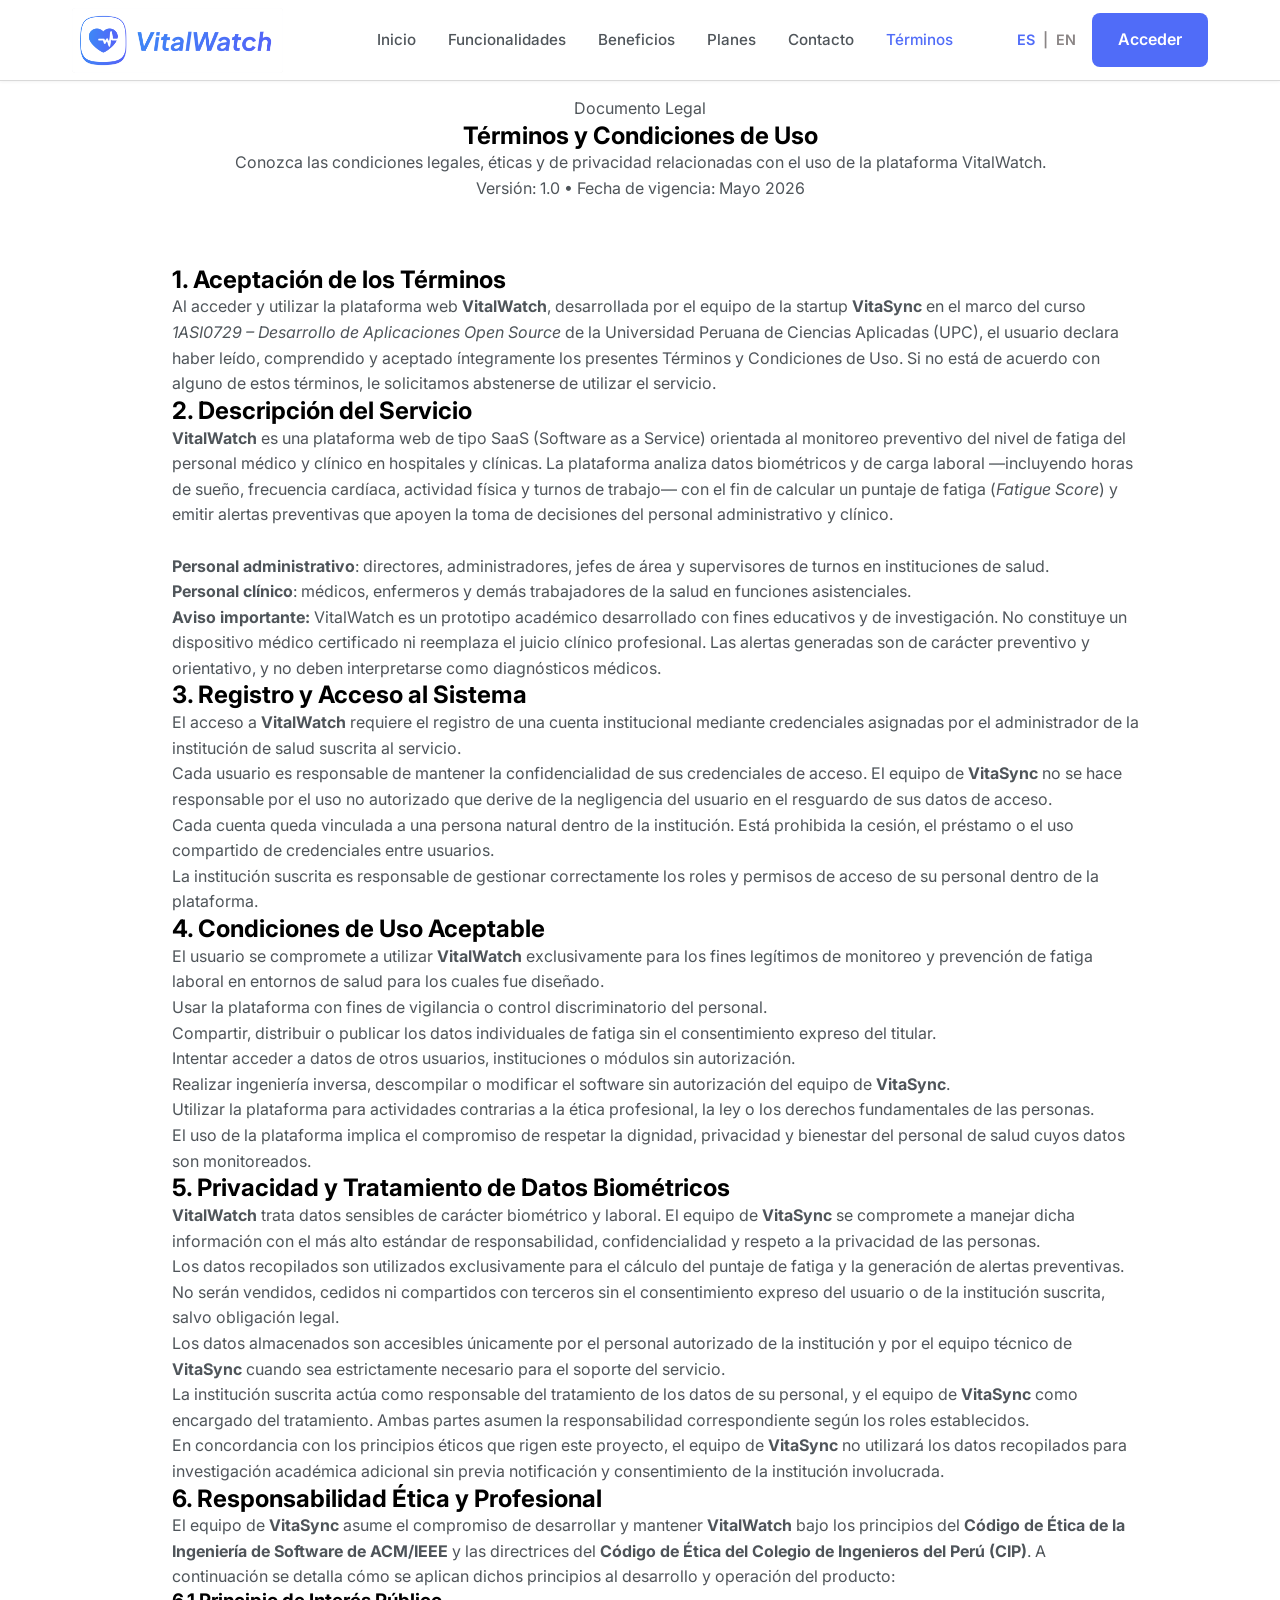
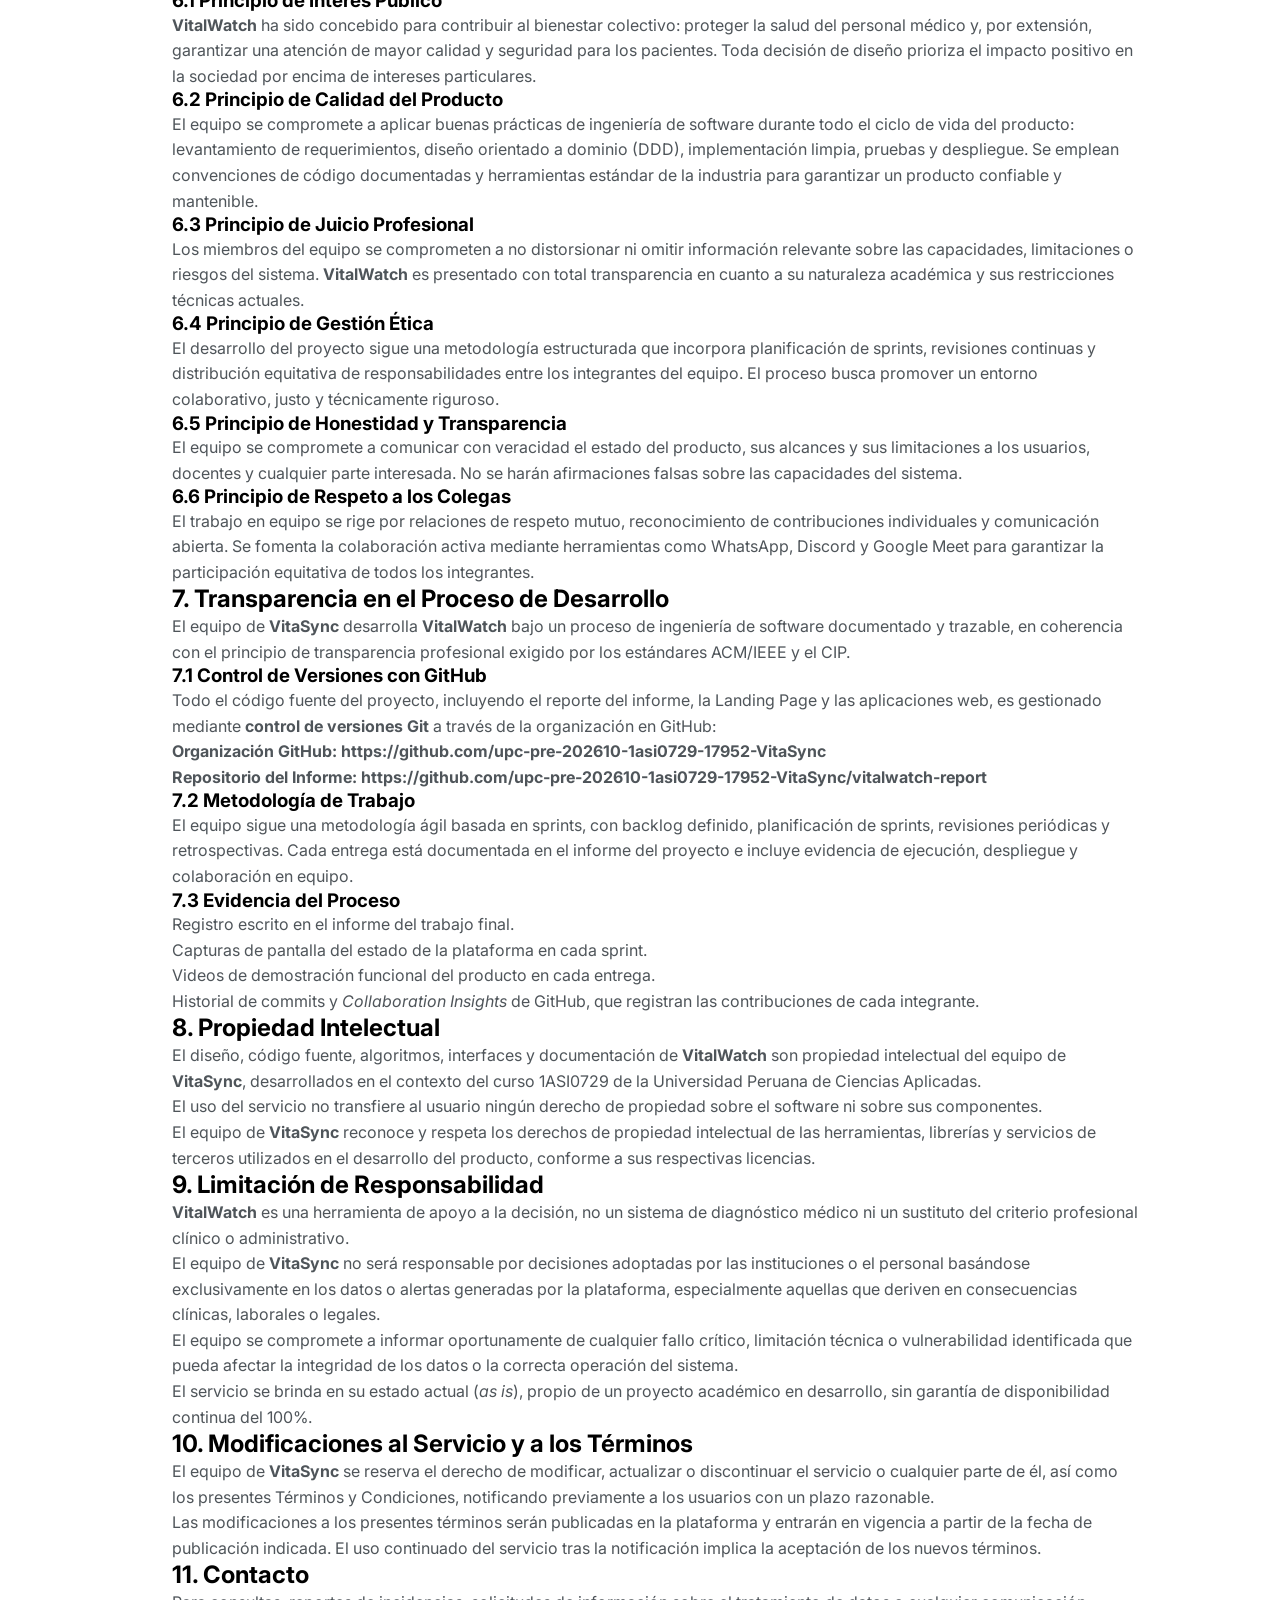
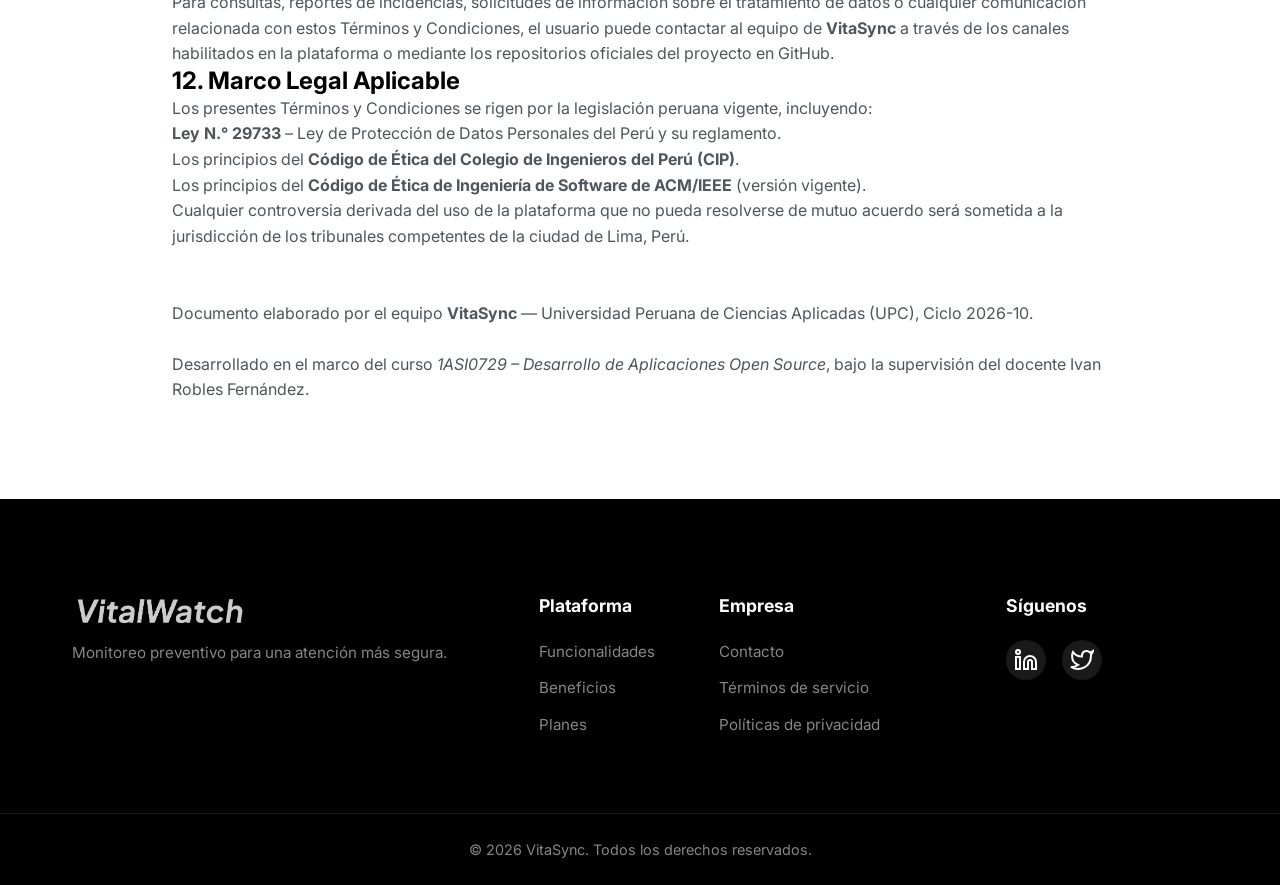
==== commit 039ccc8e: "Update terms.html" ====
--- a/terms.html
+++ b/terms.html
@@ -23,12 +23,12 @@
 
         <nav class="nav-menu" id="nav-menu">
             <ul class="nav-list">
-                <li><a href="terms.html" class="nav-link" data-i18n="nav.home">Inicio</a></li>
-                <li><a href="#funcionalidades" class="nav-link" data-i18n="nav.features">Funcionalidades</a></li>
-                <li><a href="#beneficios" class="nav-link" data-i18n="nav.benefits">Beneficios</a></li>
-                <li><a href="#planes" class="nav-link" data-i18n="nav.plans">Planes</a></li>
-                <li><a href="#contacto" class="nav-link" data-i18n="nav.contact">Contacto</a></li>
-                <li><a href="terms.html" class="nav-link" data-i18n="nav.terms">Términos</a></li>
+                <li><a href="index.html" class="nav-link" data-i18n="nav.home">Inicio</a></li>
+                <li><a href="index.html#funcionalidades" class="nav-link" data-i18n="nav.features">Funcionalidades</a></li>
+                <li><a href="index.html#beneficios" class="nav-link" data-i18n="nav.benefits">Beneficios</a></li>
+                <li><a href="index.html#planes" class="nav-link" data-i18n="nav.plans">Planes</a></li>
+                <li><a href="index.html#contacto" class="nav-link" data-i18n="nav.contact">Contacto</a></li>
+                <li><a href="terms.html" class="nav-link active" aria-current="page" data-i18n="nav.terms">Términos</a></li>
             </ul>
 
             <div class="nav-actions">
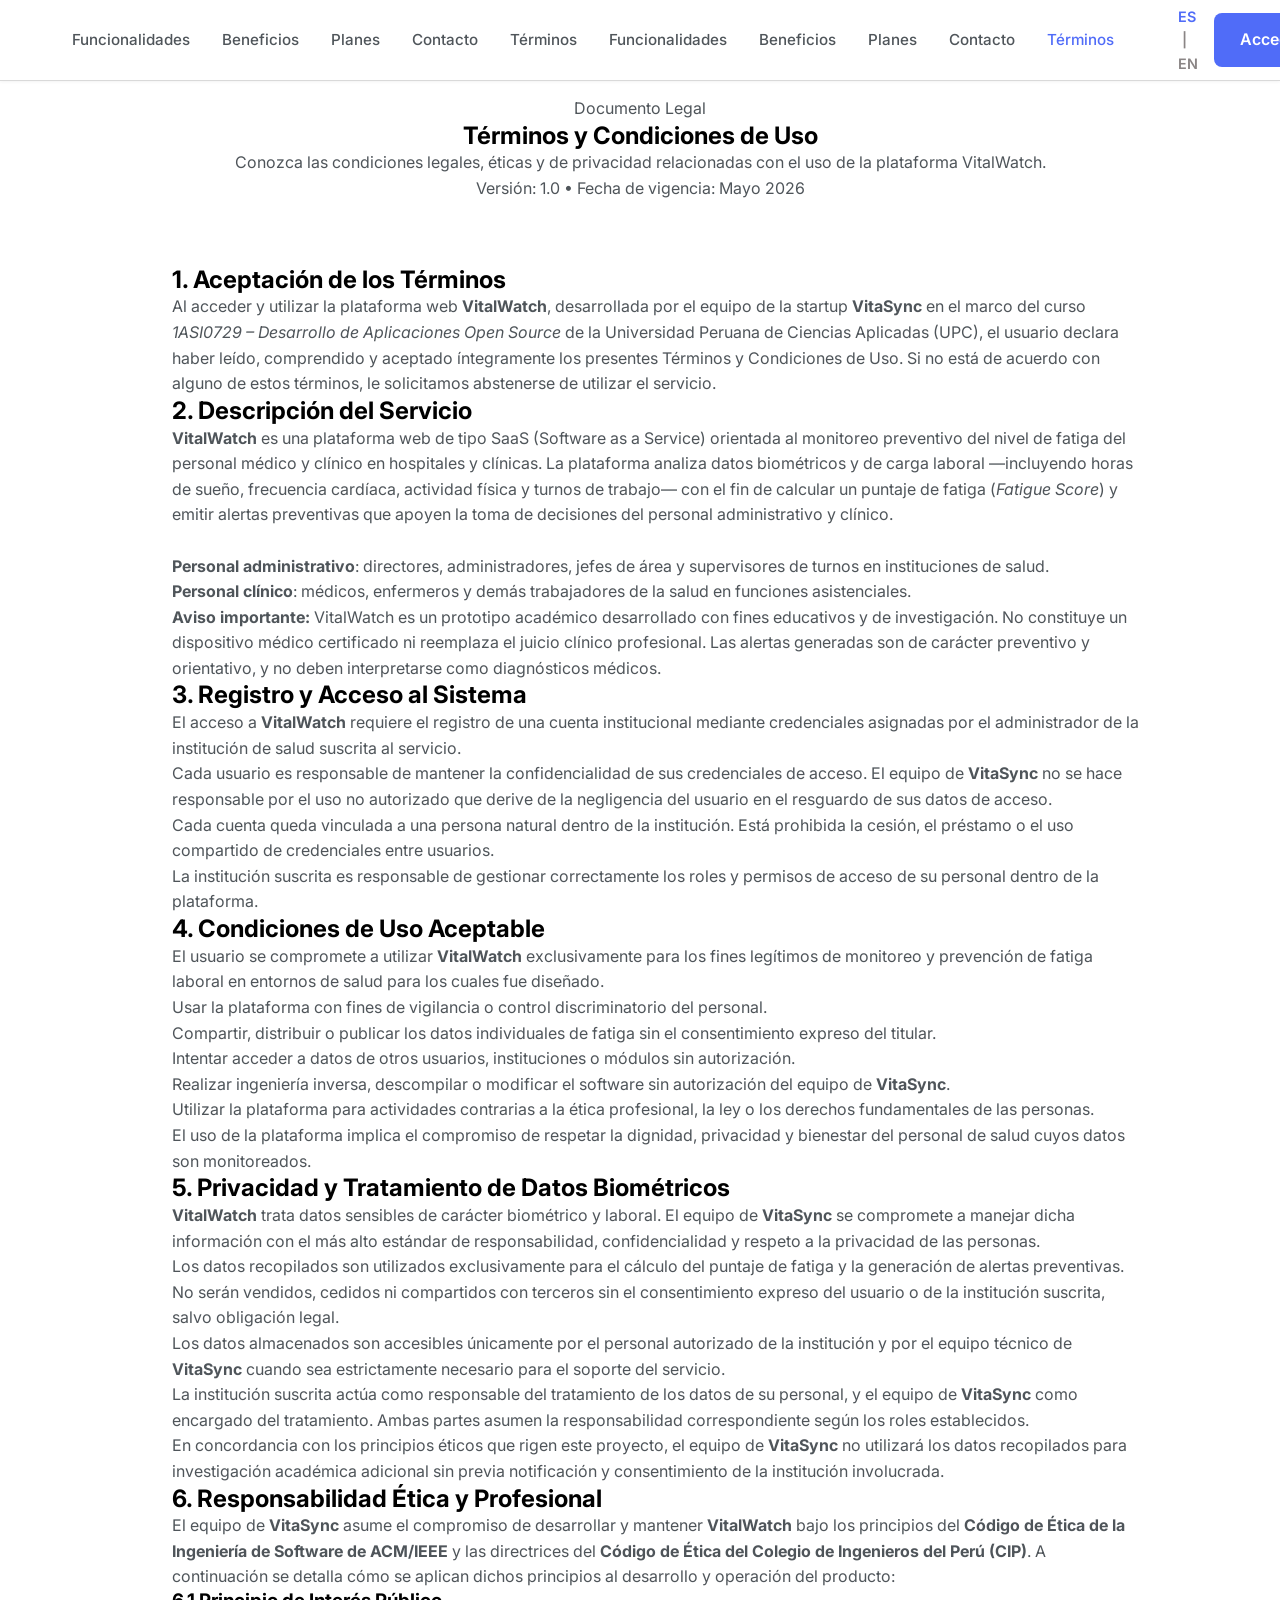
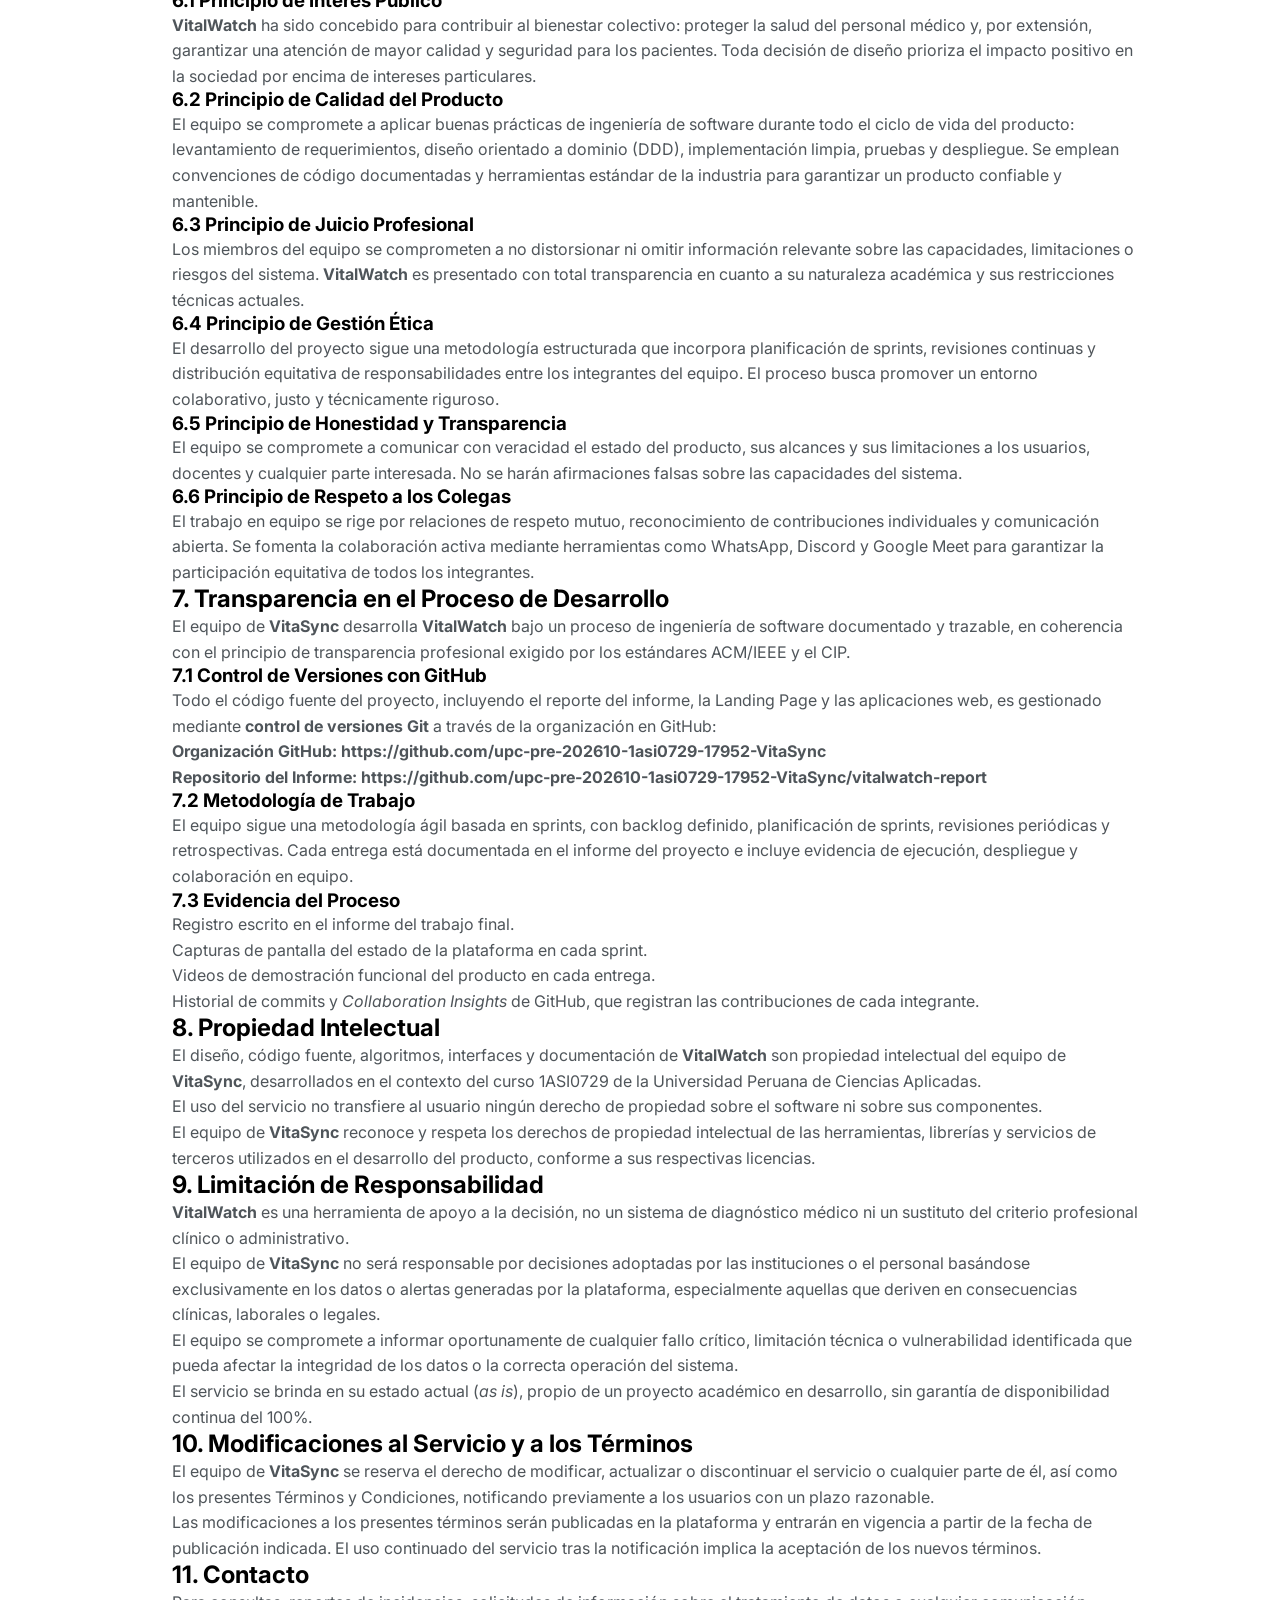
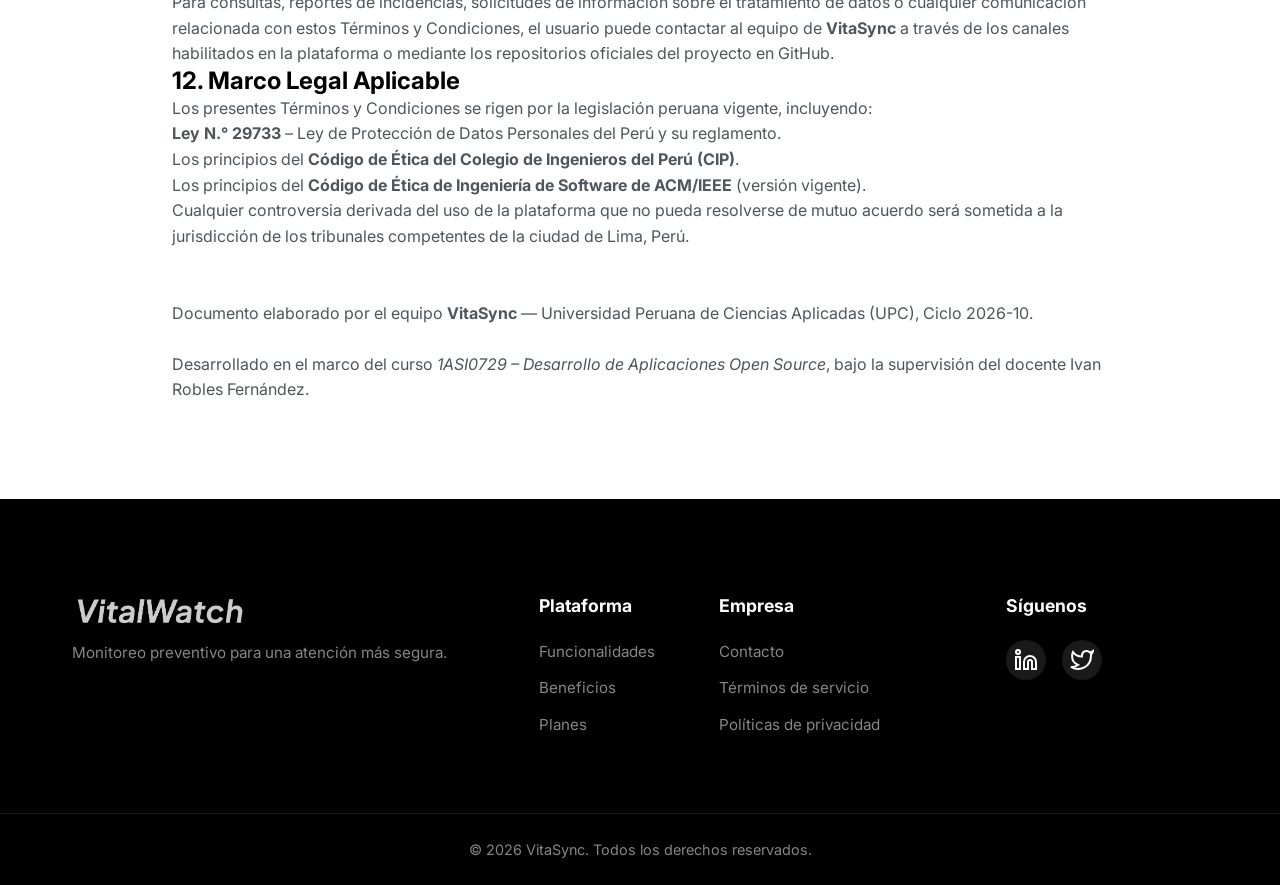
==== commit ee9e6751: "Update terms.html" ====
--- a/terms.html
+++ b/terms.html
@@ -23,8 +23,12 @@
 
         <nav class="nav-menu" id="nav-menu">
             <ul class="nav-list">
-                <li><a href="index.html" class="nav-link" data-i18n="nav.home">Inicio</a></li>
-                <li><a href="index.html#funcionalidades" class="nav-link" data-i18n="nav.features">Funcionalidades</a></li>
+  <li><a href="#funcionalidades" class="nav-link" data-i18n="nav.features">Funcionalidades</a></li>
+                <li><a href="#beneficios" class="nav-link" data-i18n="nav.benefits">Beneficios</a></li>
+                <li><a href="#planes" class="nav-link" data-i18n="nav.plans">Planes</a></li>
+                <li><a href="#contacto" class="nav-link" data-i18n="nav.contact">Contacto</a></li>
+                <li><a href="terms.html" class="nav-link" data-i18n="nav.terms">Términos</a></li>
+                  <li><a href="index.html#funcionalidades" class="nav-link" data-i18n="nav.features">Funcionalidades</a></li>
                 <li><a href="index.html#beneficios" class="nav-link" data-i18n="nav.benefits">Beneficios</a></li>
                 <li><a href="index.html#planes" class="nav-link" data-i18n="nav.plans">Planes</a></li>
                 <li><a href="index.html#contacto" class="nav-link" data-i18n="nav.contact">Contacto</a></li>
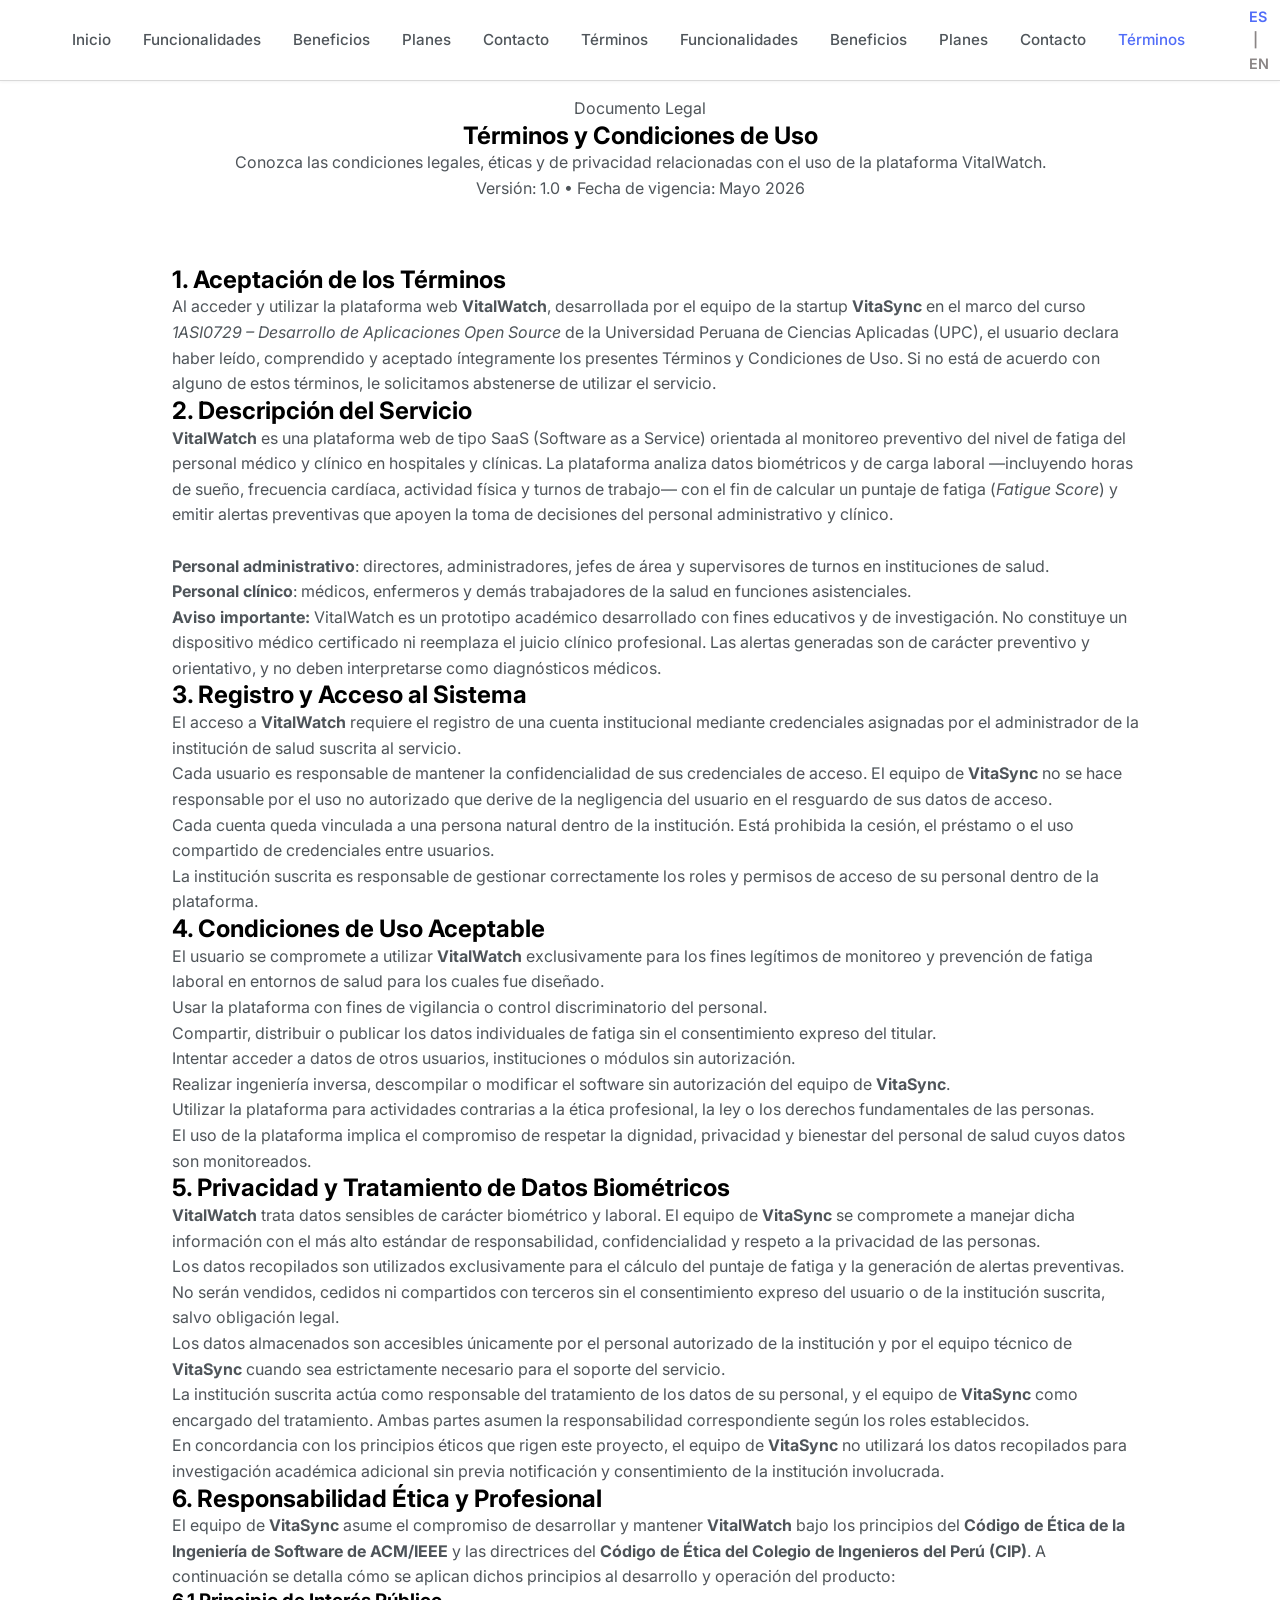
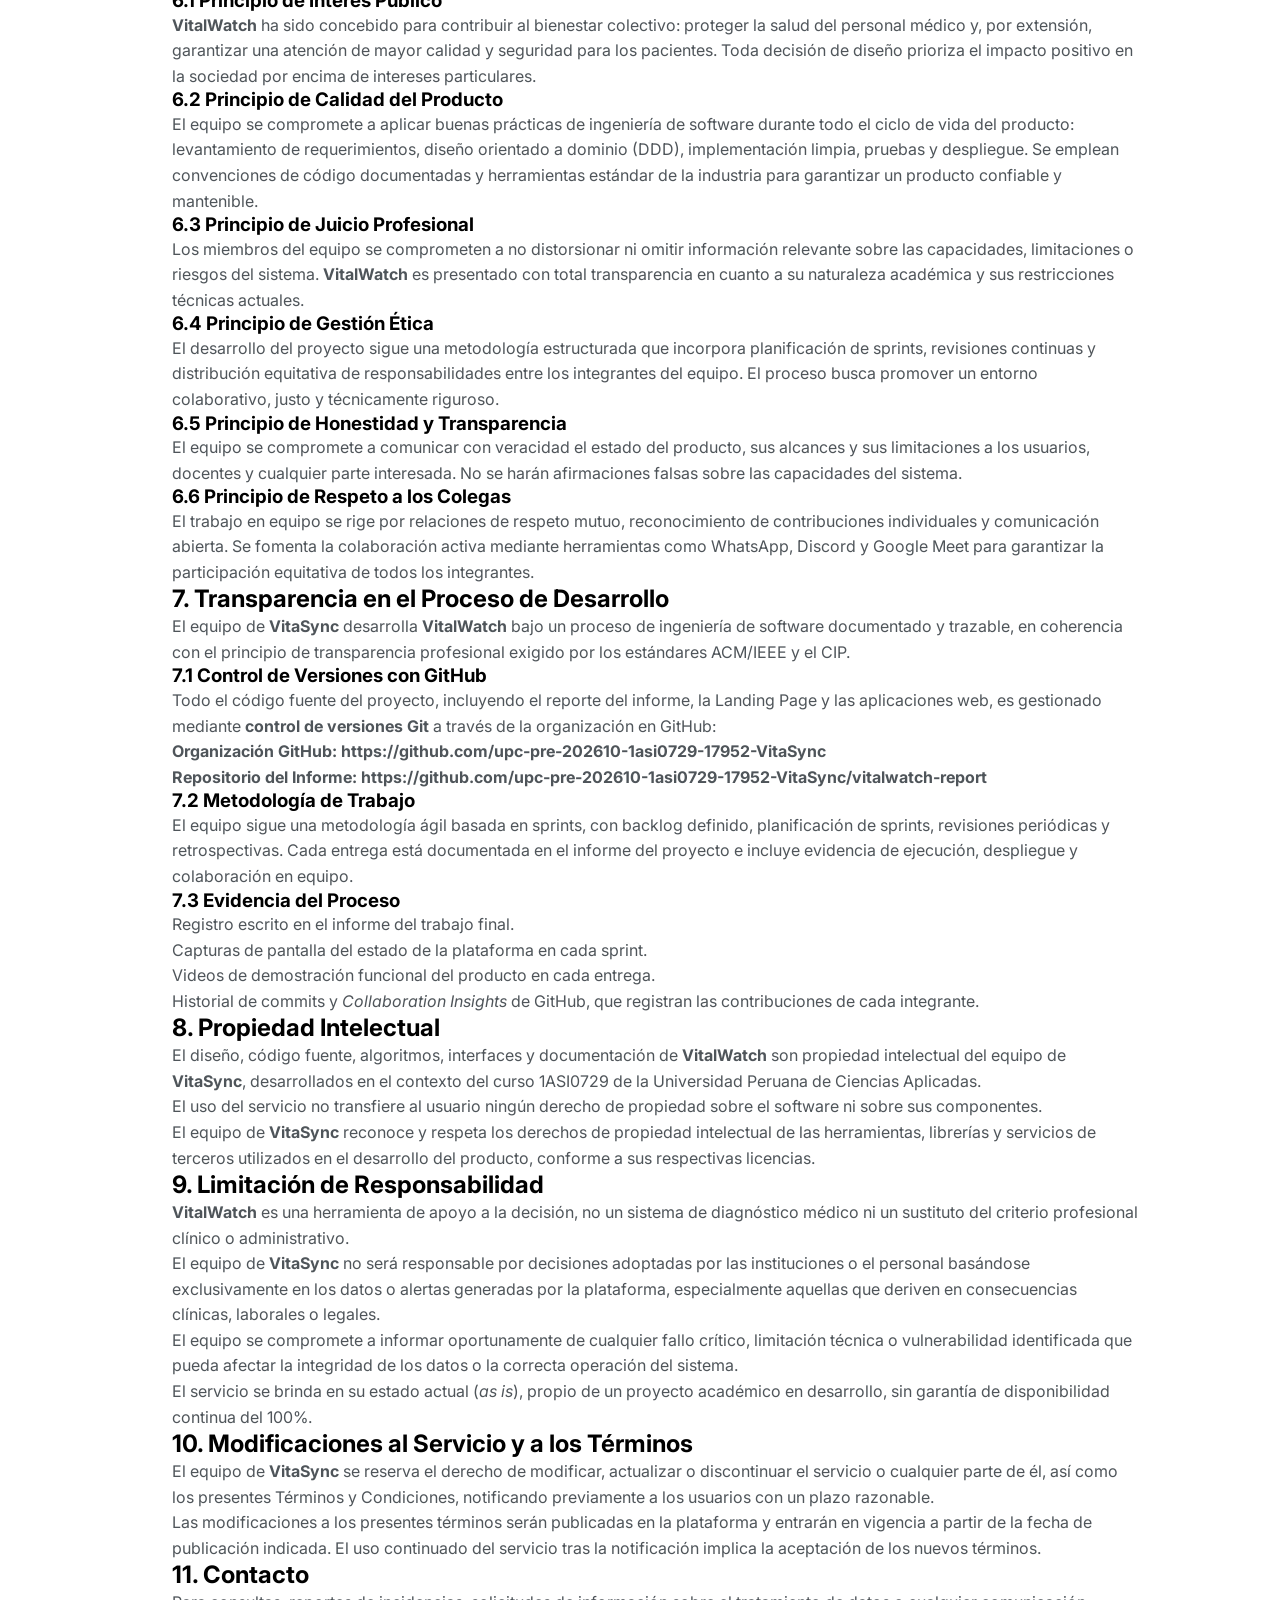
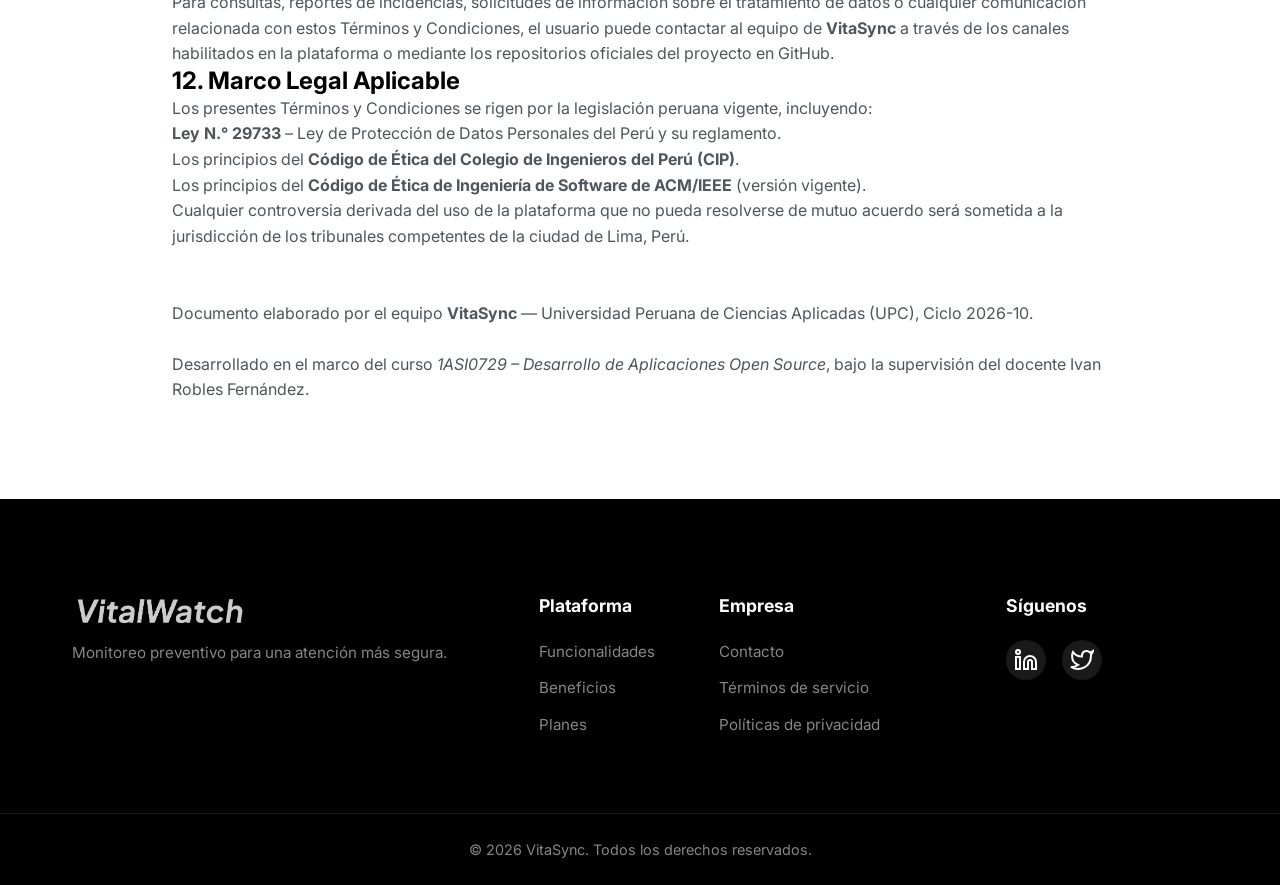
==== commit 6dc5e1a3: "Merge branch 'main' into update/termsAndConditions" ====
--- a/terms.html
+++ b/terms.html
@@ -23,7 +23,8 @@
 
         <nav class="nav-menu" id="nav-menu">
             <ul class="nav-list">
-  <li><a href="#funcionalidades" class="nav-link" data-i18n="nav.features">Funcionalidades</a></li>
+                <li><a href="index.html" class="nav-link" data-i18n="nav.home">Inicio</a></li>
+                <li><a href="#funcionalidades" class="nav-link" data-i18n="nav.features">Funcionalidades</a></li>
                 <li><a href="#beneficios" class="nav-link" data-i18n="nav.benefits">Beneficios</a></li>
                 <li><a href="#planes" class="nav-link" data-i18n="nav.plans">Planes</a></li>
                 <li><a href="#contacto" class="nav-link" data-i18n="nav.contact">Contacto</a></li>
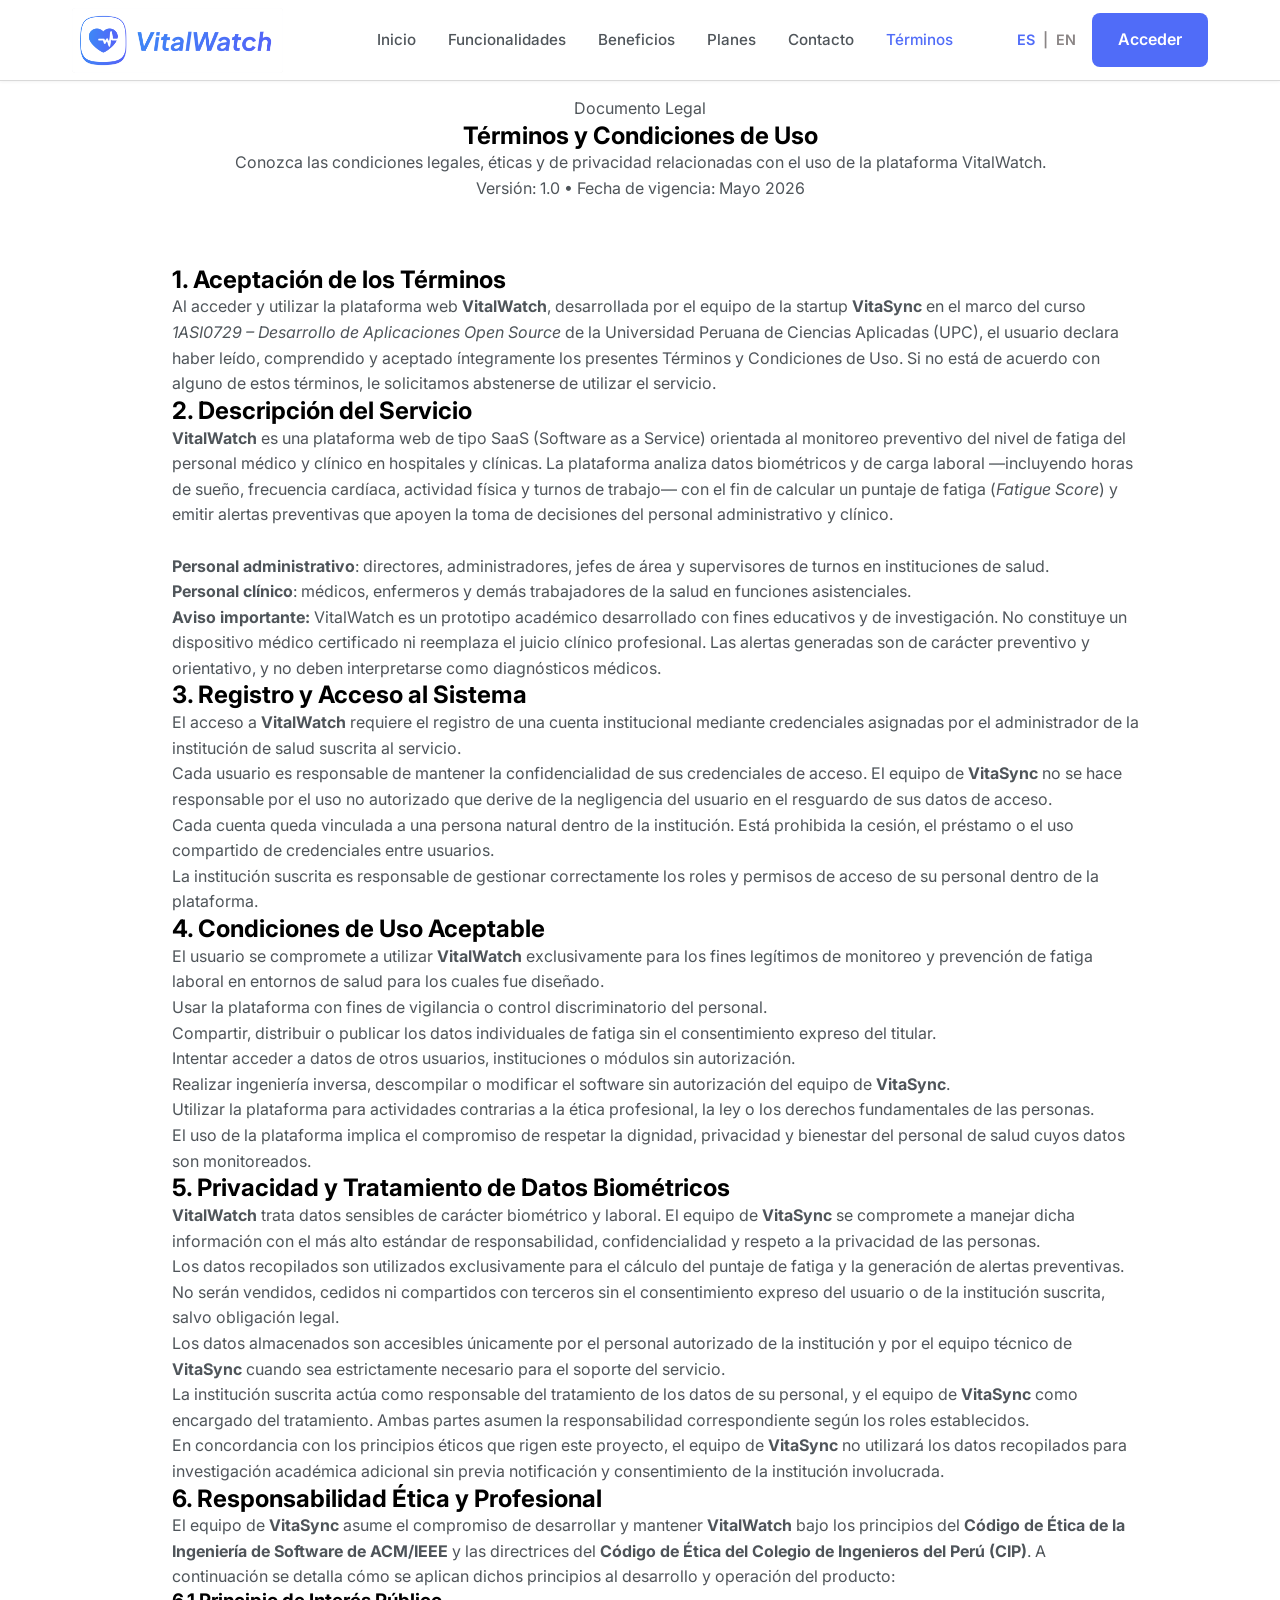
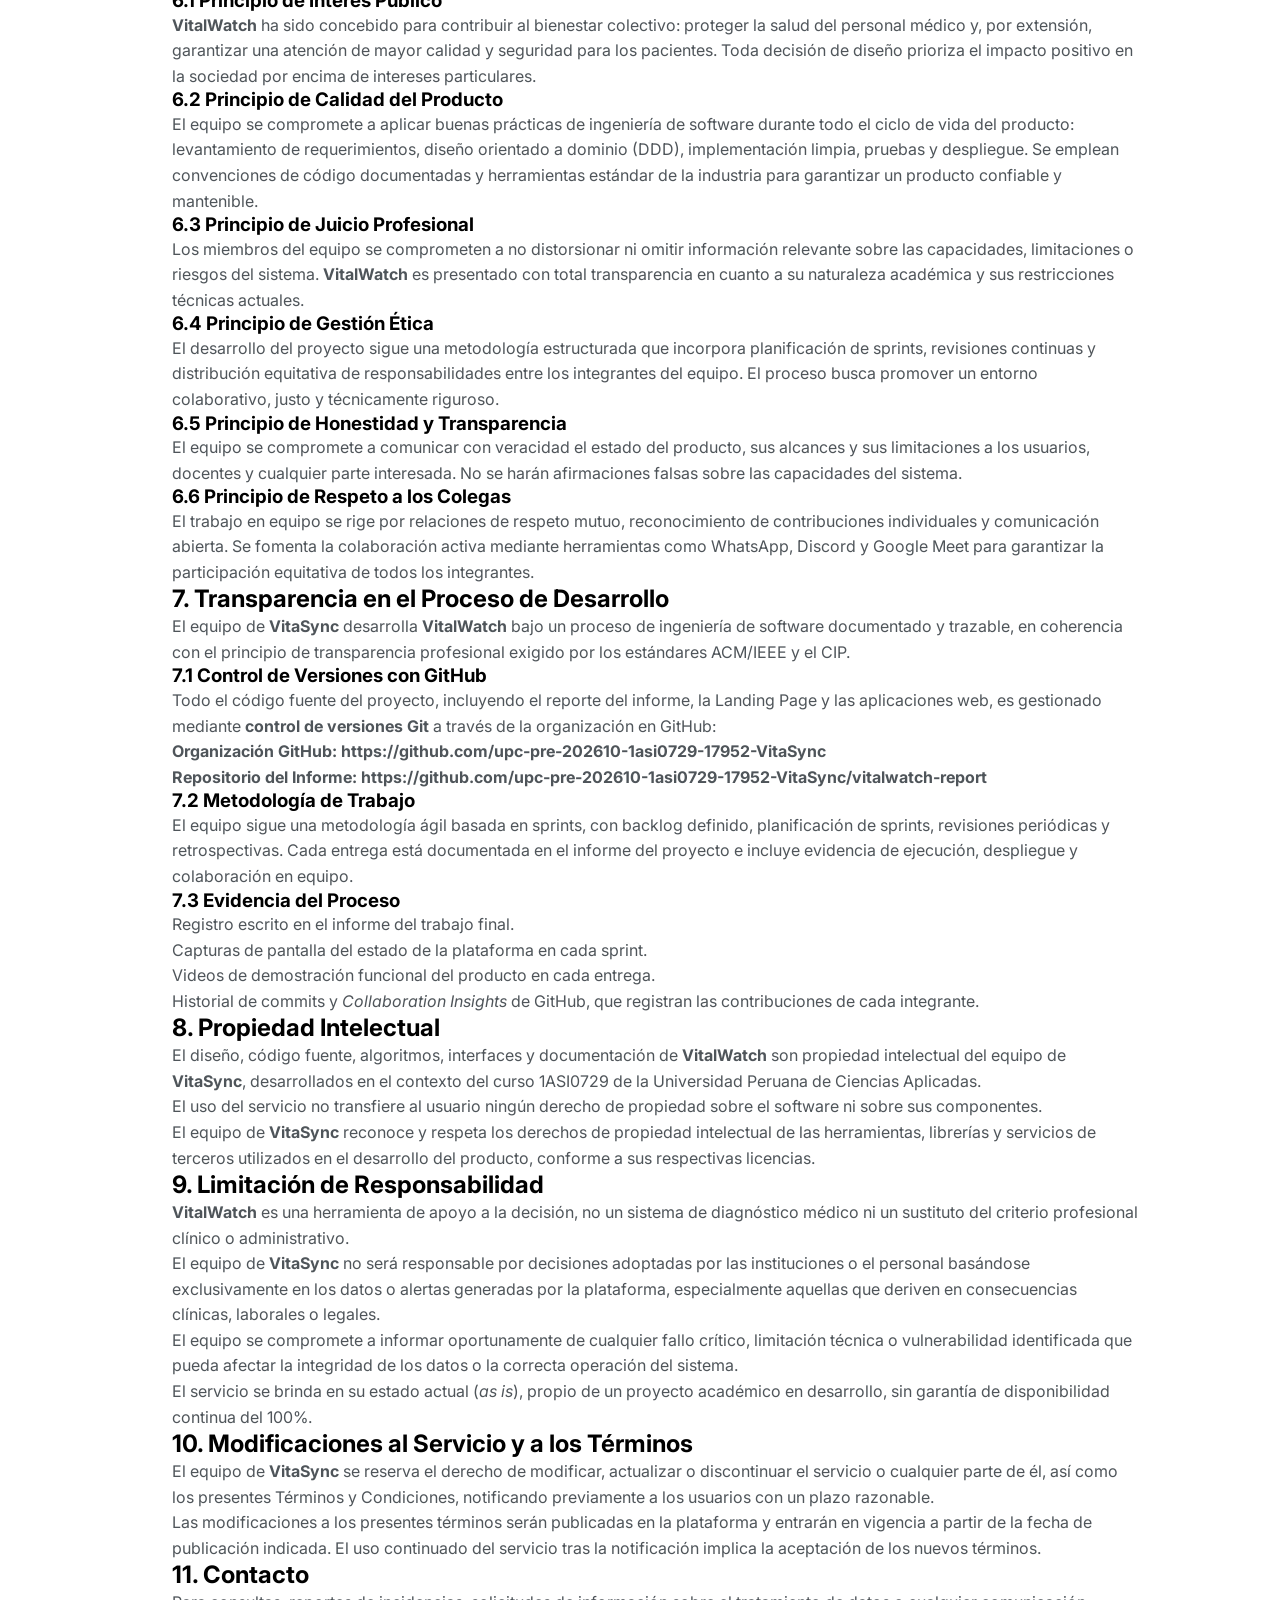
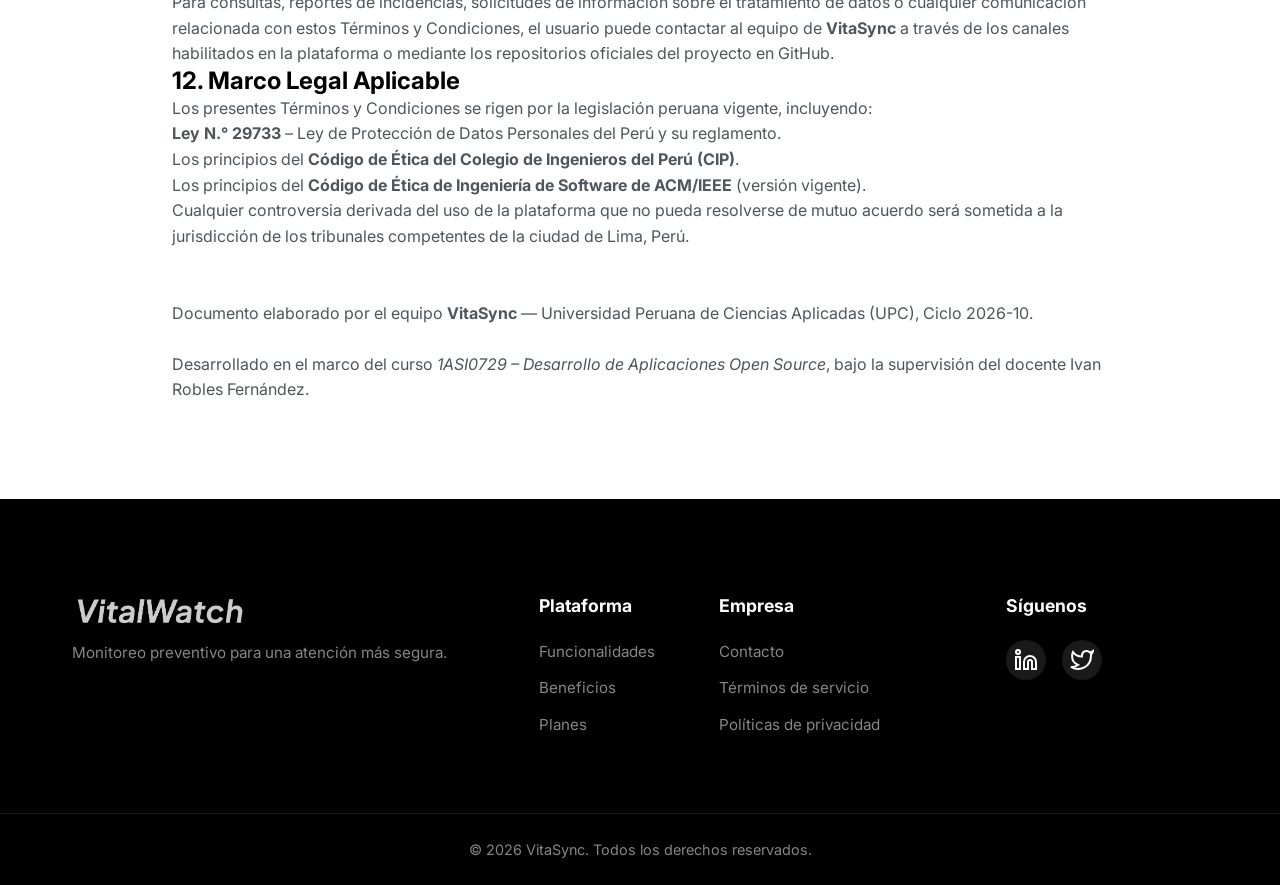
==== commit 602ed64c: "update login" ====
--- a/terms.html
+++ b/terms.html
@@ -24,12 +24,7 @@
         <nav class="nav-menu" id="nav-menu">
             <ul class="nav-list">
                 <li><a href="index.html" class="nav-link" data-i18n="nav.home">Inicio</a></li>
-                <li><a href="#funcionalidades" class="nav-link" data-i18n="nav.features">Funcionalidades</a></li>
-                <li><a href="#beneficios" class="nav-link" data-i18n="nav.benefits">Beneficios</a></li>
-                <li><a href="#planes" class="nav-link" data-i18n="nav.plans">Planes</a></li>
-                <li><a href="#contacto" class="nav-link" data-i18n="nav.contact">Contacto</a></li>
-                <li><a href="terms.html" class="nav-link" data-i18n="nav.terms">Términos</a></li>
-                  <li><a href="index.html#funcionalidades" class="nav-link" data-i18n="nav.features">Funcionalidades</a></li>
+                <li><a href="index.html#funcionalidades" class="nav-link" data-i18n="nav.features">Funcionalidades</a></li>
                 <li><a href="index.html#beneficios" class="nav-link" data-i18n="nav.benefits">Beneficios</a></li>
                 <li><a href="index.html#planes" class="nav-link" data-i18n="nav.plans">Planes</a></li>
                 <li><a href="index.html#contacto" class="nav-link" data-i18n="nav.contact">Contacto</a></li>
@@ -41,7 +36,7 @@
                     <span class="lang active">ES</span> <span class="separator">|</span> <span class="lang">EN</span>
                 </div>
                 <!-- TODO: Reemplazar "https://app.tudominio.com/login" por la URL real de tu Web App -->
-                <a href="https://app.tudominio.com/login" target="_blank" rel="noopener noreferrer" class="btn btn-primary btn-login" data-i18n="nav.login">Acceder</a>
+                <a href="https://upc-pre-202610-1asi0729-17952-vitasync.github.io/vitalwatch-webapp/" target="_blank" rel="noopener noreferrer" class="btn btn-primary btn-login" data-i18n="nav.login">Acceder</a>
             </div>
         </nav>
 
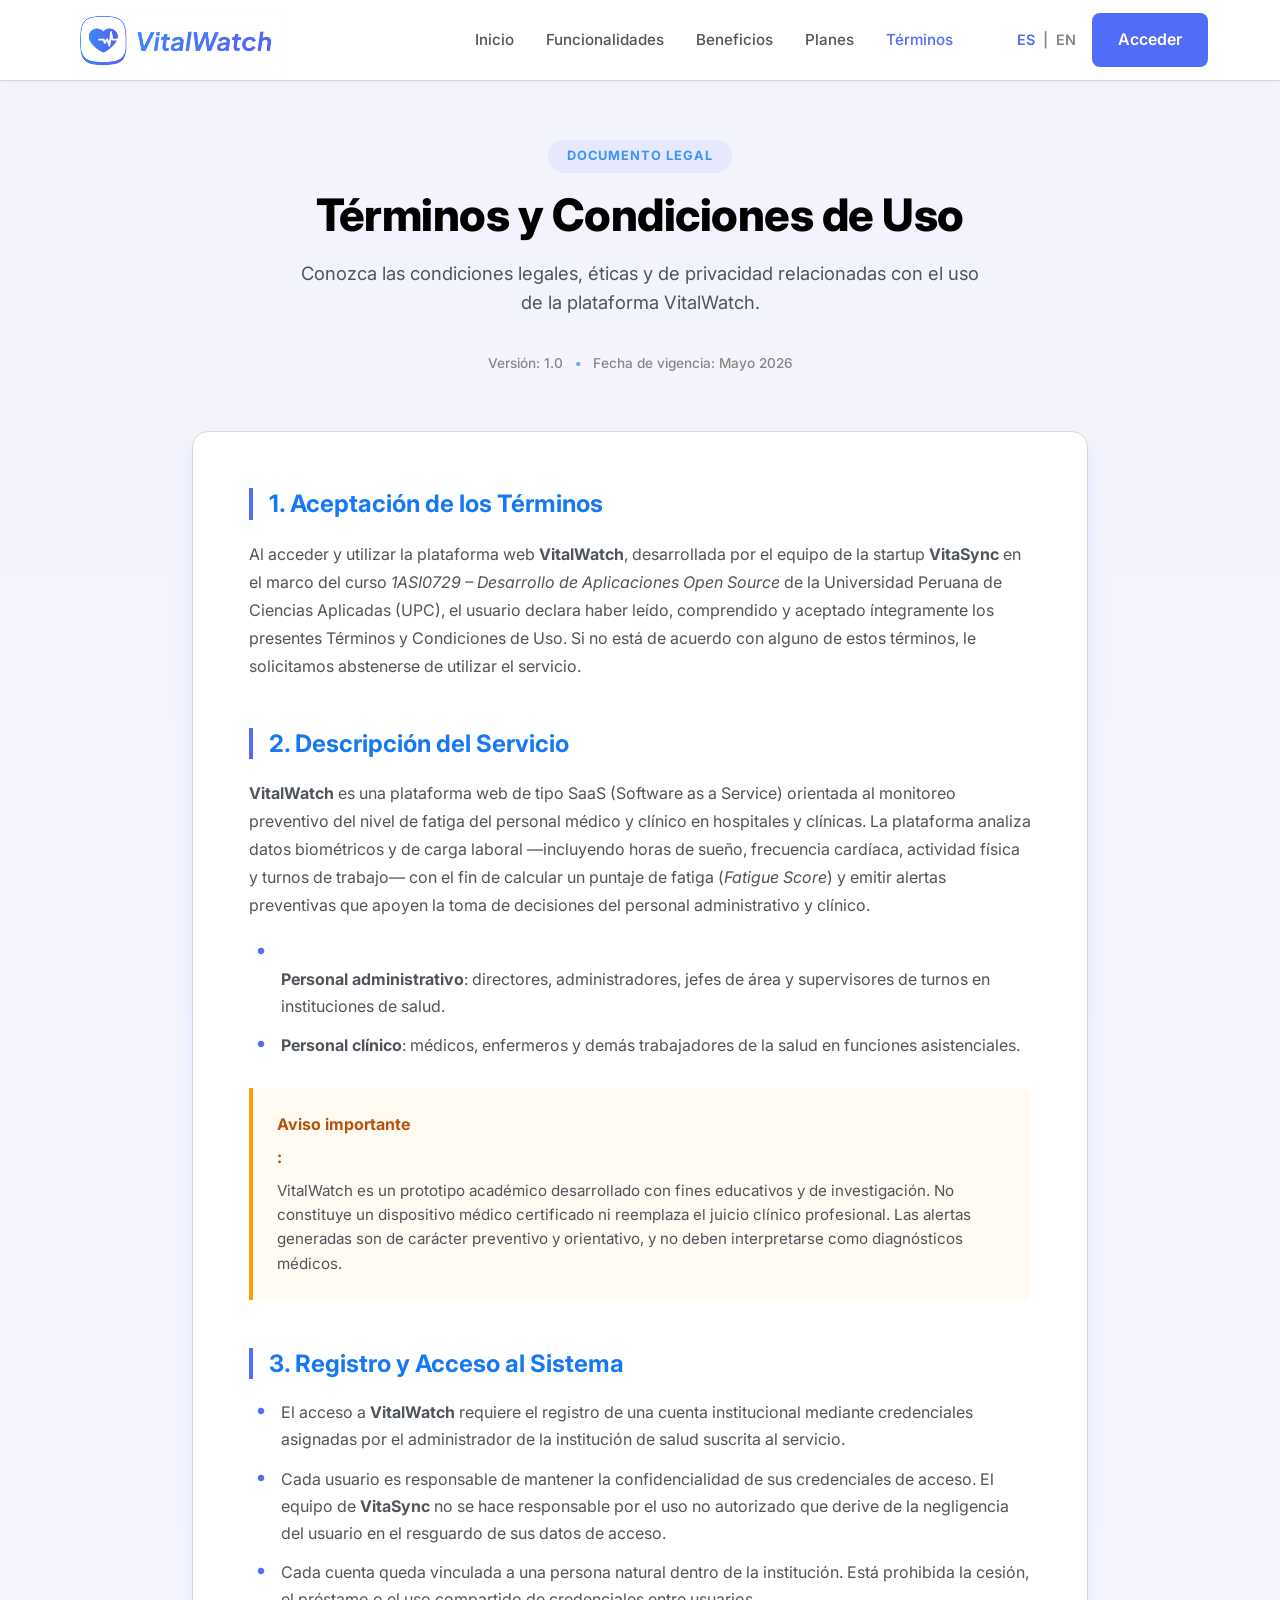
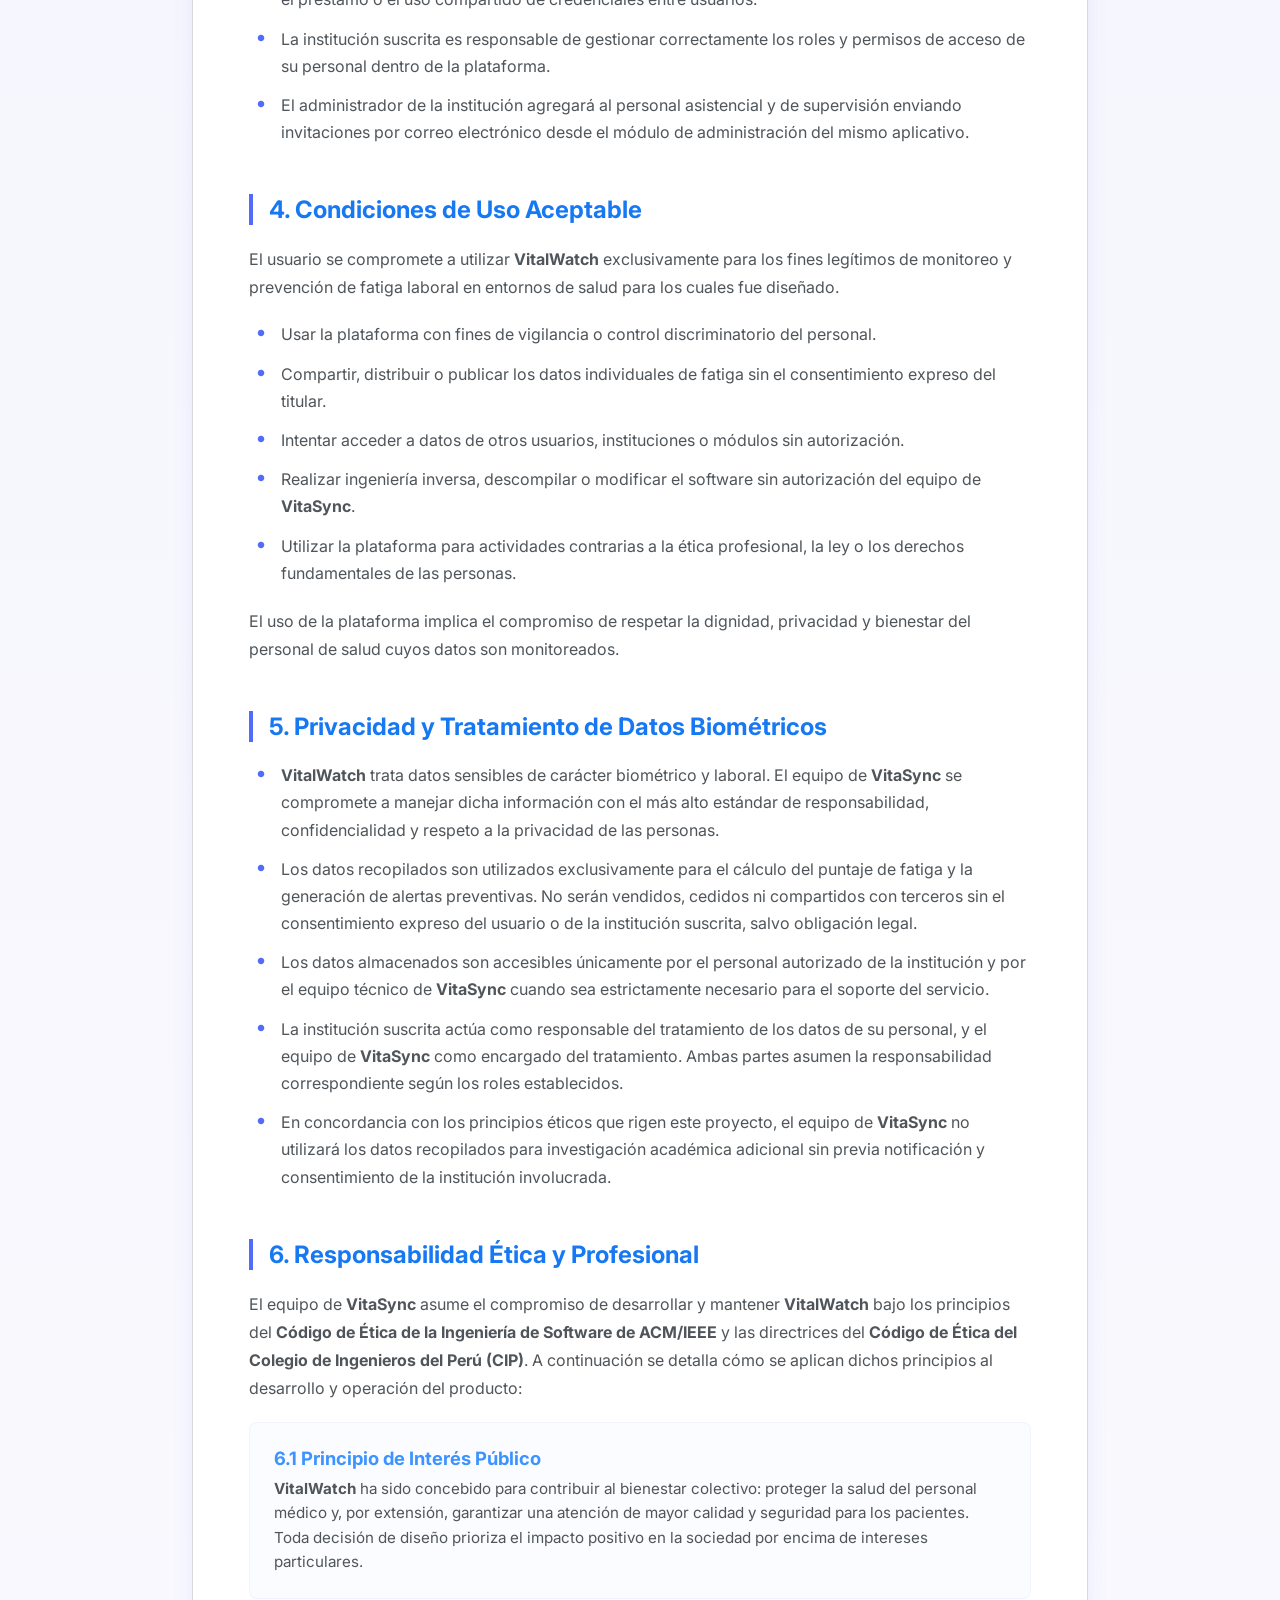
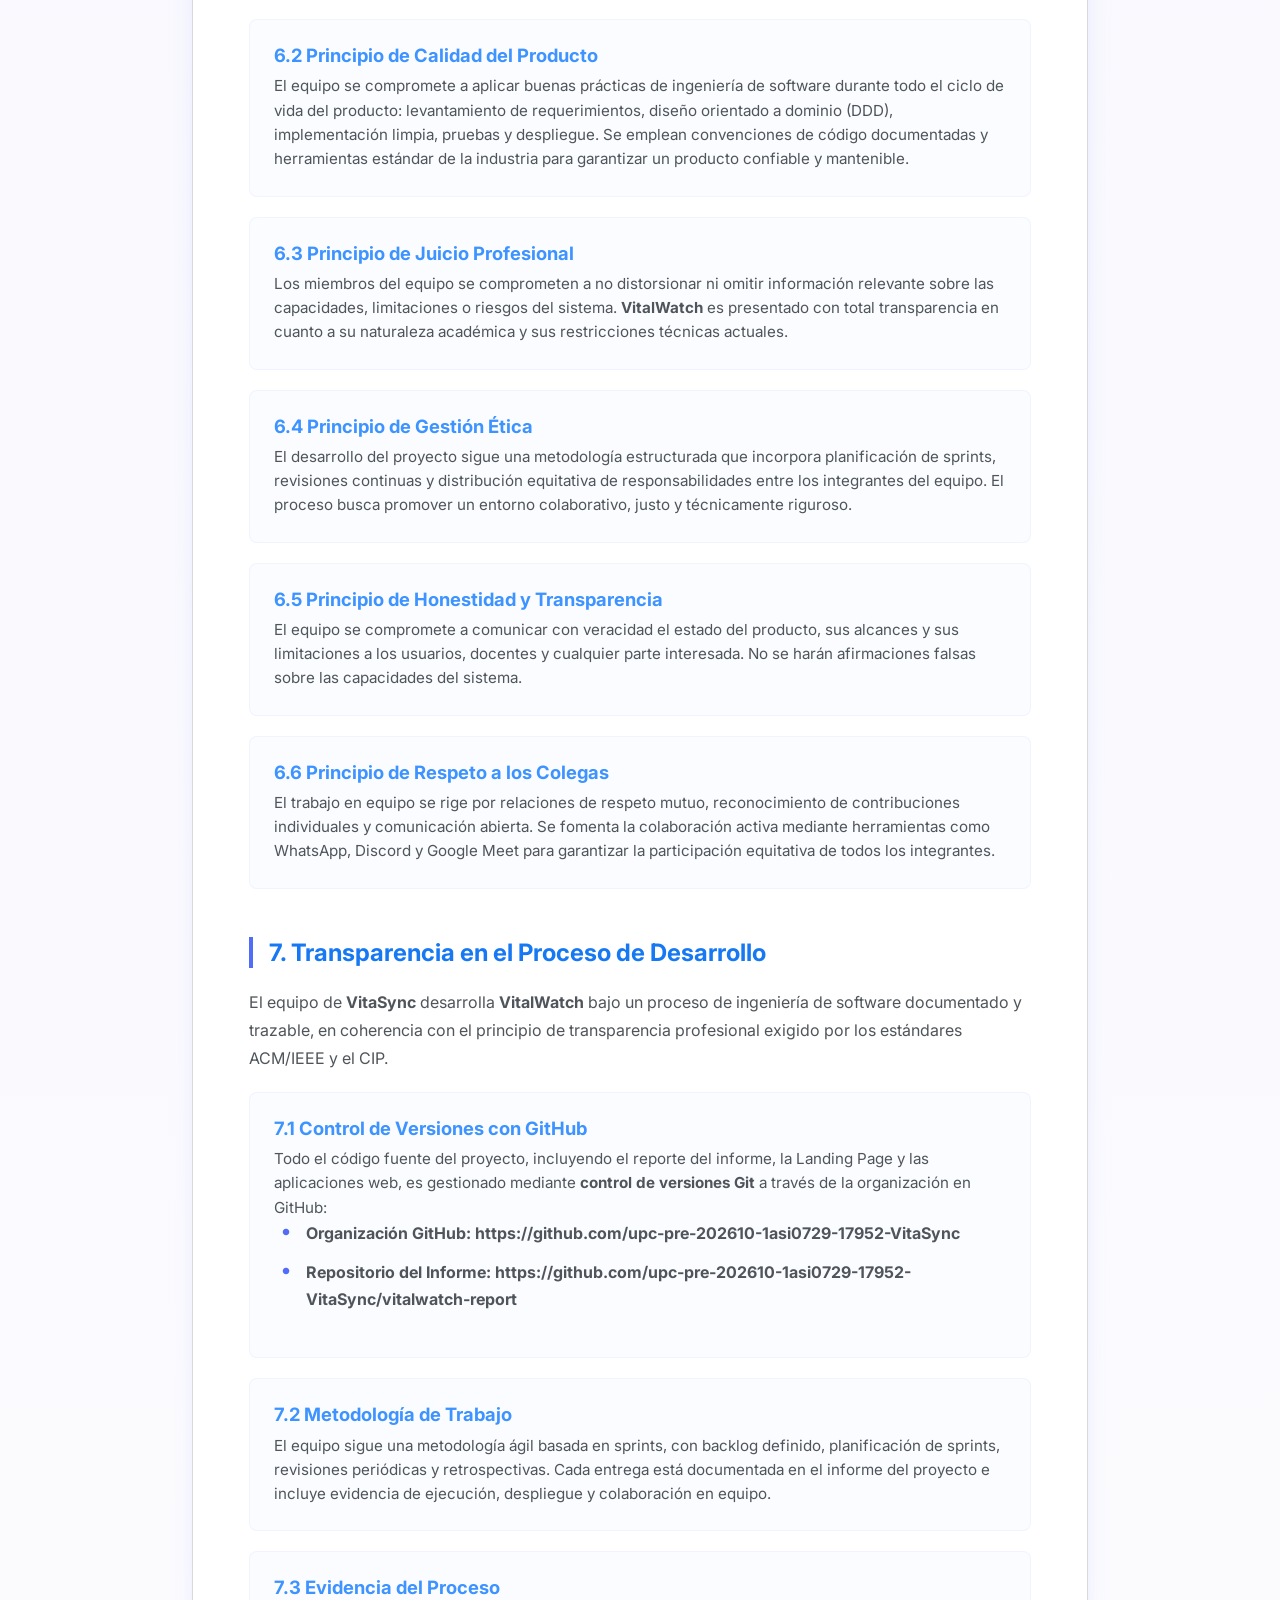
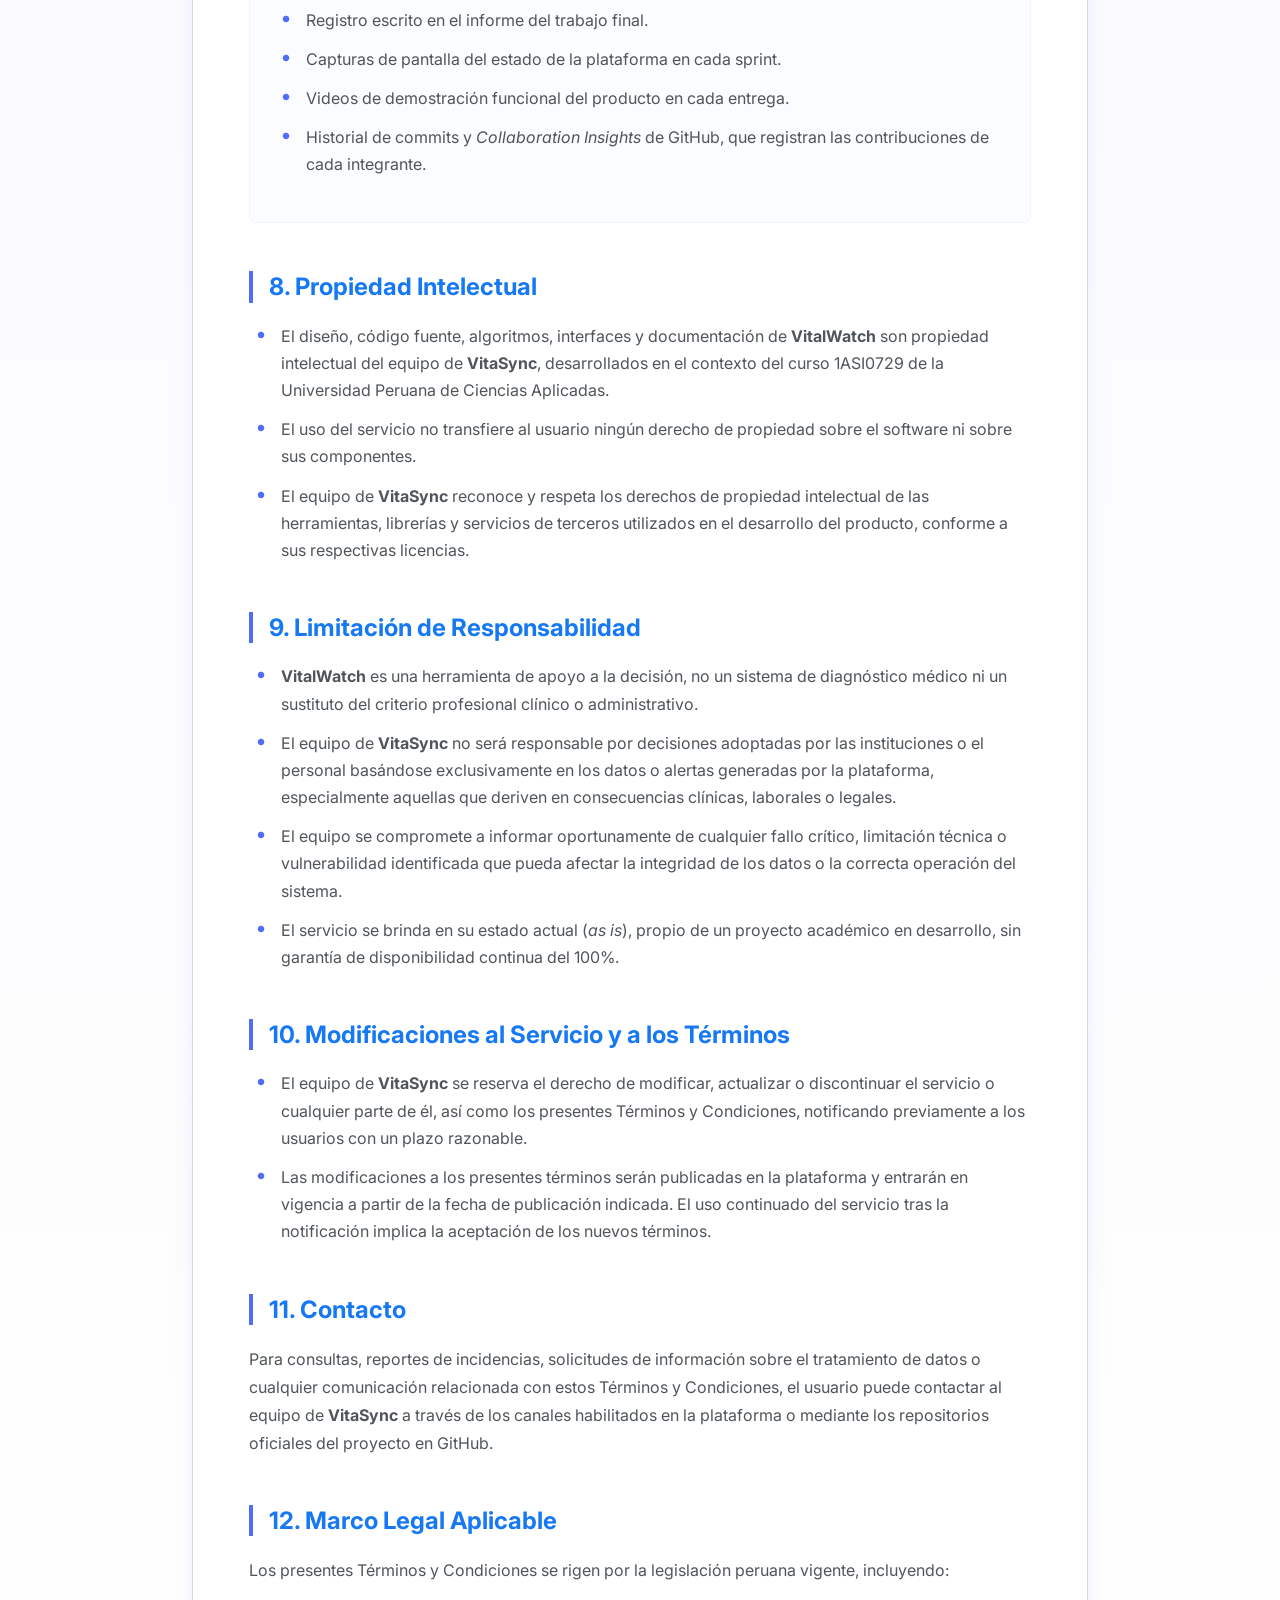
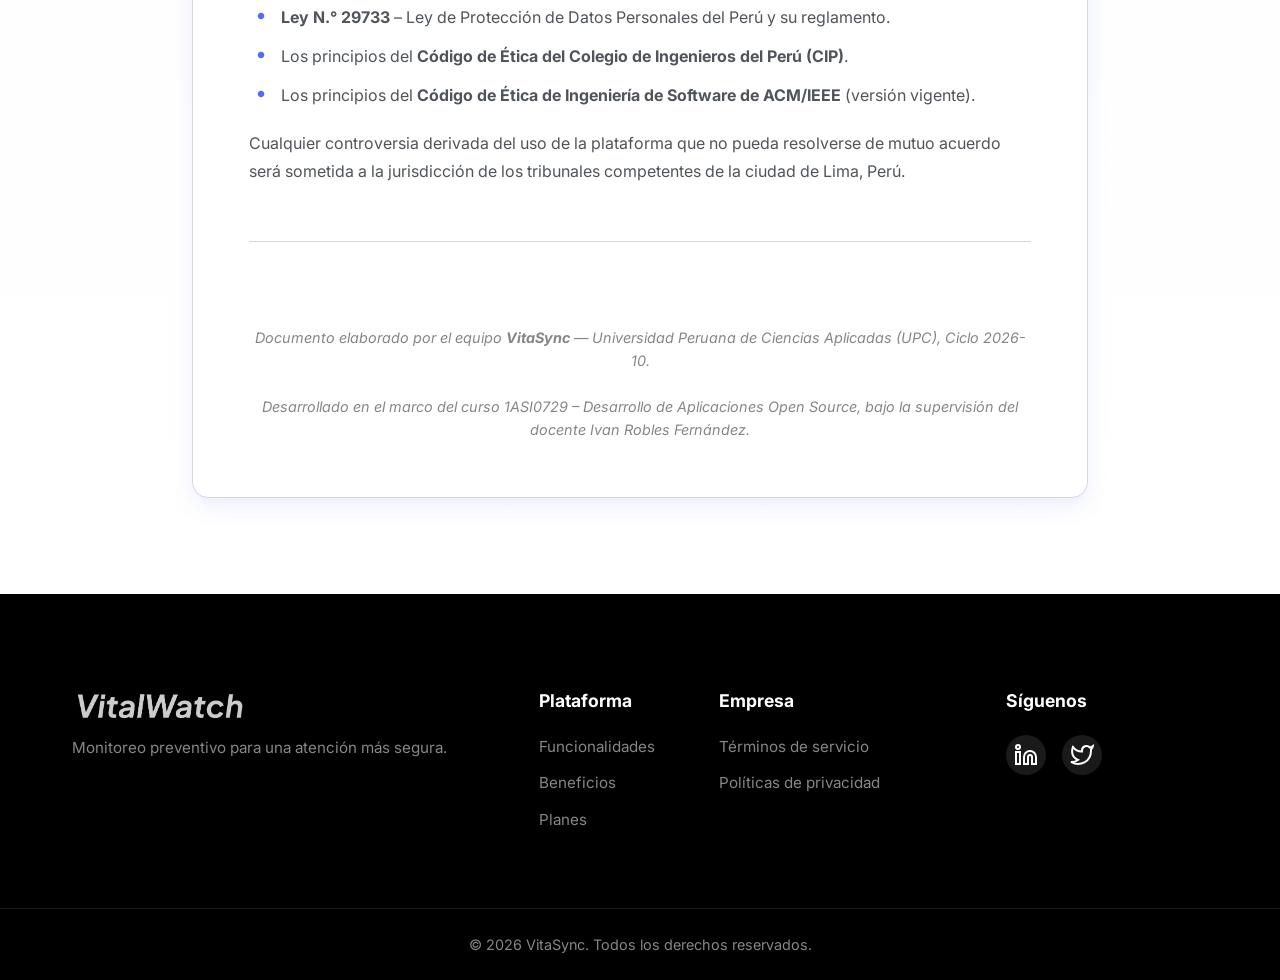
==== commit 7f669f0b: "feat(landing): update content and pricing sections" ====
--- a/terms.html
+++ b/terms.html
@@ -27,7 +27,6 @@
                 <li><a href="index.html#funcionalidades" class="nav-link" data-i18n="nav.features">Funcionalidades</a></li>
                 <li><a href="index.html#beneficios" class="nav-link" data-i18n="nav.benefits">Beneficios</a></li>
                 <li><a href="index.html#planes" class="nav-link" data-i18n="nav.plans">Planes</a></li>
-                <li><a href="index.html#contacto" class="nav-link" data-i18n="nav.contact">Contacto</a></li>
                 <li><a href="terms.html" class="nav-link active" aria-current="page" data-i18n="nav.terms">Términos</a></li>
             </ul>
 
@@ -107,6 +106,7 @@
                         <li data-i18n="termsPage.s3.l2">Cada usuario es responsable de mantener la confidencialidad de sus credenciales de acceso. El equipo de <strong>VitaSync</strong> no se hace responsable por el uso no autorizado que derive de la negligencia del usuario en el resguardo de sus datos de acceso.</li>
                         <li data-i18n="termsPage.s3.l3">Cada cuenta queda vinculada a una persona natural dentro de la institución. Está prohibida la cesión, el préstamo o el uso compartido de credenciales entre usuarios.</li>
                         <li data-i18n="termsPage.s3.l4">La institución suscrita es responsable de gestionar correctamente los roles y permisos de acceso de su personal dentro de la plataforma.</li>
+                        <li data-i18n="termsPage.s3.l5">El administrador de la institución agregará al personal asistencial y de supervisión enviando invitaciones por correo electrónico desde el módulo de administración del mismo aplicativo.</li>
                     </ul>
                 </div>
 
@@ -301,7 +301,6 @@
                 </div>
                 <div class="link-column">
                     <h4 data-i18n="footer.company">Empresa</h4>
-                    <a href="#contacto" data-i18n="nav.contact">Contacto</a>
                     <a href="terms.html" data-i18n="footer.tos">Términos de servicio</a>
                     <a href="#" data-i18n="footer.privacy">Políticas de privacidad</a>
                 </div>
@@ -338,7 +337,6 @@
     </footer>
 
 
-<script src="assets/scripts/i18n.js"></script>
 <script src="assets/scripts/main.js"></script>
 
 </body>
--- a/assets/css/styles.css
+++ b/assets/css/styles.css
@@ -490,6 +490,9 @@
 /* ==========================================================================
    Funcionalidades
    ========================================================================== */
+/* ==========================================================================
+   Funcionalidades
+   ========================================================================== */
 .features-grid {
     display: grid;
     grid-template-columns: repeat(3, 1fr);
@@ -497,40 +500,545 @@
 }
 
 .feature-card {
-    background-color: var(--bg-white);
-    padding: 2.5rem 2rem;
+    display: flex;
+    flex-direction: column;
+    background: linear-gradient(135deg, var(--bg-white) 0%, rgba(243, 243, 253, 0.4) 100%);
+    padding: 2rem 1.75rem;
     border-radius: var(--radius-lg);
+    border: 1px solid rgba(80, 108, 248, 0.1);
     box-shadow: var(--shadow-sm);
+    transition: all 0.4s cubic-bezier(0.165, 0.84, 0.44, 1);
+    overflow: hidden;
+    position: relative;
+}
+
+.feature-card::before {
+    content: '';
+    position: absolute;
+    top: 0;
+    left: 0;
+    width: 100%;
+    height: 4px;
+    background: linear-gradient(90deg, var(--primary-500), var(--primary-600));
+    opacity: 0;
     transition: var(--transition);
-    border: 1px solid var(--neutral-200);
+}
+
+.feature-card:hover::before {
+    opacity: 1;
 }
 
 .feature-card:hover {
-    transform: translateY(-5px);
-    box-shadow: var(--shadow-lg);
-    border-color: var(--primary-400);
-}
-
-.feature-icon {
-    width: 60px;
-    height: 60px;
-    background-color: rgba(80, 108, 248, 0.1);
+    transform: translateY(-8px);
+    box-shadow: 0 15px 35px rgba(80, 108, 248, 0.12);
+    border-color: rgba(80, 108, 248, 0.25);
+}
+
+.feature-header-inline {
+    display: flex;
+    align-items: center;
+    gap: 1rem;
+    margin-bottom: 1rem;
+}
+
+.feature-card .feature-icon {
+    width: 48px;
+    height: 48px;
+    background-color: rgba(80, 108, 248, 0.08);
     color: var(--primary-500);
-    border-radius: 16px;
+    border-radius: 12px;
     display: flex;
     align-items: center;
     justify-content: center;
-    margin-bottom: 1.5rem;
+    flex-shrink: 0;
+    margin-bottom: 0;
+    transition: var(--transition);
+}
+
+.feature-card:hover .feature-icon {
+    background-color: var(--primary-500);
+    color: var(--bg-white);
+    transform: scale(1.1) rotate(5deg);
+    box-shadow: 0 4px 12px rgba(80, 108, 248, 0.3);
 }
 
 .feature-title {
     font-size: 1.25rem;
-    margin-bottom: 1rem;
+    margin-bottom: 0;
+    font-weight: 700;
 }
 
 .feature-desc {
     color: var(--neutral-700);
     font-size: 0.95rem;
+    margin-bottom: 1.5rem;
+    flex-grow: 1;
+}
+
+/* Mockup Container */
+.feature-mockup {
+    background-color: #0b0f19;
+    border-radius: 12px;
+    border: 1px solid rgba(255, 255, 255, 0.08);
+    overflow: hidden;
+    margin-top: auto;
+    font-family: var(--font-main);
+    font-size: 0.8rem;
+    color: #a0aec0;
+    box-shadow: inset 0 0 20px rgba(0, 0, 0, 0.6);
+    transition: var(--transition);
+}
+
+.feature-card:hover .feature-mockup {
+    border-color: rgba(80, 108, 248, 0.3);
+    box-shadow: 0 4px 20px rgba(0,0,0,0.4), inset 0 0 20px rgba(80, 108, 248, 0.1);
+}
+
+/* Mockup Header Bar */
+.mockup-header-bar {
+    background-color: rgba(255, 255, 255, 0.03);
+    padding: 0.5rem 0.75rem;
+    border-bottom: 1px solid rgba(255, 255, 255, 0.06);
+    display: flex;
+    align-items: center;
+    gap: 5px;
+    user-select: none;
+}
+
+.mockup-dot-red, .mockup-dot-yellow, .mockup-dot-green {
+    width: 6px;
+    height: 6px;
+    border-radius: 50%;
+}
+
+.mockup-dot-red { background-color: #ef4444; }
+.mockup-dot-yellow { background-color: #f59e0b; }
+.mockup-dot-green { background-color: #10b981; }
+
+.mockup-label {
+    margin-left: auto;
+    font-size: 0.65rem;
+    font-weight: 600;
+    letter-spacing: 1px;
+    color: #4a5568;
+}
+
+/* Mockup Body Content */
+.mockup-body-content {
+    padding: 1rem;
+}
+
+/* --- ECG Animation (Clinical) --- */
+.ecg-container {
+    height: 35px;
+    overflow: hidden;
+    margin-bottom: 0.75rem;
+    position: relative;
+}
+
+.ecg-svg {
+    width: 100%;
+    height: 100%;
+}
+
+.ecg-path {
+    stroke: #10b981;
+    stroke-width: 2;
+    fill: none;
+    stroke-dasharray: 100;
+    stroke-dashoffset: 100;
+}
+
+.feature-card:hover .ecg-path {
+    animation: ecgSweep 2s linear infinite;
+}
+
+@keyframes ecgSweep {
+    to {
+        stroke-dashoffset: 0;
+    }
+}
+
+.metrics-grid {
+    display: grid;
+    grid-template-columns: repeat(2, 1fr);
+    gap: 0.5rem;
+}
+
+.metric-box {
+    background-color: rgba(255, 255, 255, 0.02);
+    border: 1px solid rgba(255, 255, 255, 0.04);
+    padding: 0.4rem 0.5rem;
+    border-radius: 6px;
+    display: flex;
+    flex-direction: column;
+}
+
+.metric-lbl {
+    font-size: 0.6rem;
+    color: #718096;
+    text-transform: uppercase;
+}
+
+.metric-val {
+    font-size: 0.85rem;
+    font-weight: bold;
+    color: #e2e8f0;
+}
+
+.metric-val small {
+    font-size: 0.6rem;
+    font-weight: normal;
+    color: #718096;
+}
+
+.text-pulse {
+    transition: color 0.3s;
+}
+
+.feature-card:hover .text-pulse {
+    color: #10b981;
+    animation: textFlicker 1.5s infinite alternate;
+}
+
+@keyframes textFlicker {
+    0% { opacity: 0.8; }
+    100% { opacity: 1; }
+}
+
+.sensor-pill {
+    display: inline-flex;
+    align-items: center;
+    gap: 4px;
+    font-size: 0.65rem;
+    font-weight: bold;
+    padding: 2px 6px;
+    border-radius: 50px;
+    background-color: rgba(239, 68, 68, 0.1);
+    color: #ef4444;
+    width: fit-content;
+}
+
+.sensor-pill.connected {
+    background-color: rgba(16, 185, 129, 0.1);
+    color: #10b981;
+}
+
+.pulse-dot {
+    width: 6px;
+    height: 6px;
+    background-color: #10b981;
+    border-radius: 50%;
+}
+
+.feature-card:hover .pulse-dot {
+    animation: pulseDotGlow 1s infinite alternate;
+}
+
+@keyframes pulseDotGlow {
+    0% { transform: scale(0.8); opacity: 0.5; box-shadow: 0 0 0 0 rgba(16, 185, 129, 0.7); }
+    100% { transform: scale(1.2); opacity: 1; box-shadow: 0 0 6px 2px rgba(16, 185, 129, 0.4); }
+}
+
+/* --- Risk Levels (Risk Management) --- */
+.risk-list {
+    display: flex;
+    flex-direction: column;
+    gap: 0.4rem;
+}
+
+.risk-row {
+    display: flex;
+    justify-content: space-between;
+    align-items: center;
+    background-color: rgba(255, 255, 255, 0.02);
+    padding: 0.35rem 0.5rem;
+    border-radius: 6px;
+    border: 1px solid rgba(255, 255, 255, 0.04);
+}
+
+.risk-name {
+    font-size: 0.75rem;
+    color: #cbd5e0;
+}
+
+.risk-status {
+    font-size: 0.65rem;
+    font-weight: bold;
+    padding: 2px 6px;
+    border-radius: 4px;
+}
+
+.badge-critical {
+    background-color: rgba(239, 68, 68, 0.15);
+    color: #f87171;
+    border: 1px solid rgba(239, 68, 68, 0.3);
+}
+
+.badge-medium {
+    background-color: rgba(245, 158, 11, 0.15);
+    color: #fbbf24;
+    border: 1px solid rgba(245, 158, 11, 0.3);
+}
+
+.badge-stable {
+    background-color: rgba(16, 185, 129, 0.15);
+    color: #34d399;
+    border: 1px solid rgba(16, 185, 129, 0.3);
+}
+
+.feature-card:hover .badge-critical {
+    animation: flashCritical 1s infinite alternate;
+}
+
+@keyframes flashCritical {
+    0% { box-shadow: 0 0 0 rgba(239, 68, 68, 0); }
+    100% { box-shadow: 0 0 8px rgba(239, 68, 68, 0.5); }
+}
+
+/* --- Alerts Mockup (Smart Alerts) --- */
+.alert-box {
+    background-color: rgba(239, 68, 68, 0.08);
+    border: 1px solid rgba(239, 68, 68, 0.2);
+    border-radius: 8px;
+    padding: 0.6rem;
+    transition: var(--transition);
+}
+
+.feature-card:hover .alert-box {
+    background-color: rgba(239, 68, 68, 0.12);
+    border-color: rgba(239, 68, 68, 0.4);
+    box-shadow: 0 0 10px rgba(239, 68, 68, 0.2);
+}
+
+.alert-box-header {
+    display: flex;
+    align-items: center;
+    gap: 6px;
+    margin-bottom: 0.2rem;
+}
+
+.alert-warning-icon {
+    font-size: 0.85rem;
+}
+
+.alert-box-title {
+    font-weight: bold;
+    color: #f87171;
+    font-size: 0.75rem;
+}
+
+.alert-box-desc {
+    font-size: 0.7rem;
+    color: #cbd5e0;
+    margin-bottom: 0.4rem;
+}
+
+.alert-box-actions {
+    display: flex;
+    gap: 6px;
+}
+
+.alert-btn {
+    font-size: 0.6rem;
+    font-weight: bold;
+    padding: 2px 6px;
+    border-radius: 4px;
+    cursor: pointer;
+}
+
+.btn-notify {
+    background-color: #506cf8;
+    color: #fff;
+}
+
+.btn-dismiss {
+    background-color: rgba(255, 255, 255, 0.06);
+    color: #a0aec0;
+}
+
+.feature-card:hover .bell-icon {
+    animation: shakeBell 0.5s ease-in-out infinite;
+    transform-origin: top center;
+}
+
+@keyframes shakeBell {
+    0% { transform: rotate(0); }
+    15% { transform: rotate(8deg); }
+    30% { transform: rotate(-8deg); }
+    45% { transform: rotate(4deg); }
+    60% { transform: rotate(-4deg); }
+    75% { transform: rotate(2deg); }
+    90% { transform: rotate(-2deg); }
+    100% { transform: rotate(0); }
+}
+
+/* --- Shift Mockup (Medical Shifts) --- */
+.shift-info {
+    display: flex;
+    flex-direction: column;
+    gap: 0.5rem;
+}
+
+.shift-meta {
+    display: flex;
+    justify-content: space-between;
+    align-items: center;
+}
+
+.shift-role {
+    font-size: 0.75rem;
+    font-weight: bold;
+    color: #e2e8f0;
+}
+
+.shift-badge-active {
+    font-size: 0.6rem;
+    background-color: rgba(80, 108, 248, 0.15);
+    color: #a3b3fd;
+    padding: 2px 6px;
+    border-radius: 4px;
+    border: 1px solid rgba(80, 108, 248, 0.3);
+}
+
+.shift-progress-wrapper {
+    display: flex;
+    flex-direction: column;
+    gap: 4px;
+}
+
+.shift-times {
+    display: flex;
+    justify-content: space-between;
+    font-size: 0.6rem;
+    color: #718096;
+}
+
+.shift-progress-bar {
+    width: 100%;
+    height: 6px;
+    background-color: rgba(255, 255, 255, 0.05);
+    border-radius: 10px;
+    overflow: hidden;
+}
+
+.shift-progress-fill {
+    width: 0%;
+    height: 100%;
+    background-color: #506cf8;
+    border-radius: 10px;
+    transition: width 1.5s cubic-bezier(0.1, 0.8, 0.2, 1);
+}
+
+.feature-card:hover .shift-progress-fill {
+    width: 78%;
+}
+
+.shift-footer-stats {
+    font-size: 0.65rem;
+    color: #718096;
+}
+
+/* --- Recovery Mockup (Staff Recovery) --- */
+.recovery-content {
+    display: flex;
+    align-items: center;
+    gap: 1rem;
+}
+
+.breath-container {
+    position: relative;
+    width: 40px;
+    height: 40px;
+    display: flex;
+    align-items: center;
+    justify-content: center;
+}
+
+.breath-ring {
+    position: absolute;
+    width: 100%;
+    height: 100%;
+    border: 2px solid rgba(16, 185, 129, 0.2);
+    border-radius: 50%;
+    box-sizing: border-box;
+}
+
+.feature-card:hover .breath-ring {
+    animation: breathGuide 3s ease-in-out infinite alternate;
+}
+
+@keyframes breathGuide {
+    0% { transform: scale(0.9); border-color: rgba(16, 185, 129, 0.2); box-shadow: 0 0 0 rgba(16, 185, 129, 0); }
+    100% { transform: scale(1.25); border-color: rgba(16, 185, 129, 0.6); box-shadow: 0 0 10px rgba(16, 185, 129, 0.3); }
+}
+
+.breath-icon {
+    font-size: 1.1rem;
+}
+
+.recovery-text {
+    display: flex;
+    flex-direction: column;
+}
+
+.recovery-sugg {
+    font-size: 0.65rem;
+    color: #718096;
+}
+
+.recovery-action {
+    font-size: 0.8rem;
+    font-weight: bold;
+    color: #34d399;
+}
+
+/* --- Admin Mockup (Hospital Admin) --- */
+.admin-grid {
+    display: flex;
+    flex-direction: column;
+    gap: 0.35rem;
+}
+
+.admin-stat-row {
+    display: flex;
+    justify-content: space-between;
+    align-items: center;
+    border-bottom: 1px solid rgba(255, 255, 255, 0.04);
+    padding-bottom: 0.3rem;
+}
+
+.admin-stat-row:last-child {
+    border-bottom: none;
+    padding-bottom: 0;
+}
+
+.admin-stat-lbl {
+    font-size: 0.7rem;
+    color: #cbd5e0;
+}
+
+.admin-stat-val {
+    font-size: 0.75rem;
+    font-weight: bold;
+    color: #e2e8f0;
+}
+
+.badge-ok {
+    background-color: rgba(16, 185, 129, 0.15);
+    color: #34d399;
+    padding: 1px 5px;
+    border-radius: 4px;
+    font-size: 0.65rem;
+}
+
+.feature-card:hover .badge-ok {
+    animation: flashGreen 1.5s infinite alternate;
+}
+
+@keyframes flashGreen {
+    0% { background-color: rgba(16, 185, 129, 0.15); }
+    100% { background-color: rgba(16, 185, 129, 0.35); }
 }
 
 /* ==========================================================================
@@ -596,165 +1104,202 @@
 /* ==========================================================================
    Planes de Suscripción
    ========================================================================== */
-.pricing-grid {
-    display: grid;
-    grid-template-columns: repeat(3, 1fr);
-    gap: var(--space-lg);
-    align-items: start;
-}
-
-.pricing-card {
+/* ==========================================================================
+   Tabla de Comparación de Planes
+   ========================================================================== */
+.table-responsive {
+    width: 100%;
+    overflow-x: auto;
+    margin-top: 3rem;
+    border-radius: var(--radius-lg);
+    border: 1px solid var(--neutral-200);
+    box-shadow: var(--shadow-lg);
     background-color: var(--bg-white);
-    border: 1px solid var(--neutral-200);
-    border-radius: var(--radius-lg);
-    padding: 2.5rem;
     position: relative;
+}
+
+.table-responsive::-webkit-scrollbar {
+    height: 8px;
+}
+.table-responsive::-webkit-scrollbar-track {
+    background: var(--bg-light);
+    border-radius: 0 0 var(--radius-lg) var(--radius-lg);
+}
+.table-responsive::-webkit-scrollbar-thumb {
+    background: var(--primary-400);
+    border-radius: 4px;
+}
+.table-responsive::-webkit-scrollbar-thumb:hover {
+    background: var(--primary-500);
+}
+
+.comparison-table {
+    width: 100%;
+    border-collapse: separate;
+    border-spacing: 0;
+    text-align: left;
+    min-width: 950px;
+}
+
+.comparison-table th,
+.comparison-table td {
+    padding: 1.25rem var(--space-md);
+    border-bottom: 1px solid rgba(80, 108, 248, 0.08);
+    text-align: center;
+    vertical-align: middle;
     transition: var(--transition);
 }
 
-.pricing-card:hover {
-    box-shadow: var(--shadow-lg);
-}
-
-.pricing-card.popular {
-    border: 2px solid var(--primary-500);
-    transform: scale(1.05);
-    box-shadow: var(--shadow-md);
-}
-
-.popular-badge {
-    position: absolute;
-    top: -12px;
-    left: 50%;
-    transform: translateX(-50%);
-    background-color: var(--primary-500);
+.comparison-table th:first-child,
+.comparison-table td:first-child {
+    text-align: left;
+    padding-left: var(--space-lg);
+    font-weight: 600;
+    color: var(--neutral-900);
+    position: sticky;
+    left: 0;
+    background-color: var(--bg-white);
+    z-index: 10;
+    border-right: 1px solid rgba(80, 108, 248, 0.08);
+    min-width: 280px;
+    box-shadow: 4px 0 8px rgba(0, 0, 0, 0.02);
+}
+
+.comparison-table th:first-child {
+    z-index: 20;
+    background-color: var(--bg-white);
+}
+
+.comparison-table tbody tr:nth-child(even) td {
+    background-color: rgba(243, 243, 253, 0.25);
+}
+
+.comparison-table tbody tr:nth-child(even) td:first-child {
+    background-color: var(--bg-white);
+}
+
+.comparison-table tbody tr:not(.category-row):not(.action-row):hover td {
+    background-color: rgba(80, 108, 248, 0.04) !important;
+}
+
+.comparison-table tbody tr:not(.category-row):not(.action-row):hover td:first-child {
+    background-color: var(--bg-light) !important;
+}
+
+.comparison-table .category-row td {
+    background-color: var(--bg-light) !important;
+    color: var(--primary-700);
+    font-weight: 700;
+    text-transform: uppercase;
+    font-size: 0.8rem;
+    letter-spacing: 1.5px;
+    text-align: left;
+    padding: 0.75rem var(--space-lg);
+    border-bottom: 2px solid rgba(80, 108, 248, 0.15);
+    border-top: 1px solid rgba(80, 108, 248, 0.08);
+}
+
+.comparison-table .popular-col {
+    background-color: rgba(80, 108, 248, 0.025);
+    border-left: 1px dashed rgba(80, 108, 248, 0.2);
+    border-right: 1px dashed rgba(80, 108, 248, 0.2);
+}
+
+.comparison-table th.popular-col {
+    background-color: rgba(80, 108, 248, 0.04);
+    border-top: 2px solid var(--primary-500);
+    position: relative;
+}
+
+.comparison-table tr:hover td.popular-col {
+    background-color: rgba(80, 108, 248, 0.06) !important;
+}
+
+.table-plan-header {
+    padding: 1rem 0;
+    display: flex;
+    flex-direction: column;
+    align-items: center;
+    gap: 0.5rem;
+}
+
+.table-plan-header .plan-name {
+    font-size: 1.4rem;
+    font-weight: 700;
+    color: var(--neutral-900);
+}
+
+.table-plan-header .plan-price {
+    font-size: 2.2rem;
+    font-weight: 800;
+    color: var(--primary-500);
+    line-height: 1;
+}
+
+.table-plan-header .plan-period {
+    font-size: 0.9rem;
+    font-weight: 500;
+    color: var(--neutral-700);
+}
+
+.table-plan-header .plan-desc-short {
+    font-size: 0.85rem;
+    color: var(--neutral-700);
+    font-weight: 400;
+    line-height: 1.4;
+    max-width: 200px;
+    margin-top: 0.5rem;
+}
+
+.popular-badge-table {
+    display: inline-block;
+    background: linear-gradient(135deg, var(--primary-500) 0%, var(--primary-700) 100%);
     color: var(--bg-white);
-    padding: 0.25rem 1rem;
-    border-radius: 20px;
-    font-size: 0.8rem;
-    font-weight: 600;
-}
-
-.pricing-header {
-    text-align: center;
-    margin-bottom: 2rem;
-    padding-bottom: 2rem;
-    border-bottom: 1px solid var(--neutral-200);
-}
-
-.plan-name {
-    font-size: 1.5rem;
-    margin-bottom: 0.5rem;
-}
-
-.plan-desc {
-    color: var(--neutral-400);
-    font-size: 0.9rem;
-}
-
-.pricing-features ul li {
-    margin-bottom: 1rem;
-    padding-left: 1.5rem;
-    position: relative;
-    font-size: 0.95rem;
-}
-
-.pricing-features ul li::before {
-    content: "✓";
-    position: absolute;
-    left: 0;
-    color: var(--success);
-    font-weight: bold;
-}
-
-.pricing-cta {
-    margin-top: 2rem;
-}
-
-.plan-btn {
-    width: 100%;
-}
-
-/* ==========================================================================
-   Contacto
-   ========================================================================== */
-.contact-container {
-    display: grid;
-    grid-template-columns: 1fr 1.5fr;
-    gap: var(--space-xl);
-}
-
-.contact-details {
-    display: flex;
-    flex-direction: column;
-    gap: 1.5rem;
-}
-
-.contact-item {
-    display: flex;
-    align-items: center;
-    gap: 1rem;
-    color: var(--primary-500);
-}
-
-.contact-item span {
-    color: var(--neutral-700);
-    font-weight: 500;
-}
-
-.contact-form-wrapper {
-    background-color: var(--bg-white);
-    padding: 2.5rem;
-    border-radius: var(--radius-lg);
-    box-shadow: var(--shadow-lg);
-    border: 1px solid var(--neutral-200);
-}
-
-.form-row {
-    display: grid;
-    grid-template-columns: 1fr 1fr;
-    gap: 1rem;
-}
-
-.form-group {
-    margin-bottom: 1.5rem;
-}
-
-.form-group label {
-    display: block;
-    margin-bottom: 0.5rem;
-    font-weight: 500;
-    font-size: 0.9rem;
-}
-
-.form-group input,
-.form-group textarea {
-    width: 100%;
-    padding: 0.75rem 1rem;
-    border: 1px solid var(--neutral-200);
-    border-radius: var(--radius-md);
-    font-family: var(--font-main);
-    font-size: 1rem;
-    transition: var(--transition);
-}
-
-.form-group input:focus,
-.form-group textarea:focus {
-    outline: none;
-    border-color: var(--primary-500);
-    box-shadow: 0 0 0 3px rgba(80, 108, 248, 0.2);
-}
-
-.form-success {
-    margin-top: 1.5rem;
-    padding: 1rem;
+    padding: 0.25rem 0.75rem;
+    border-radius: 50px;
+    font-size: 0.7rem;
+    font-weight: 700;
+    text-transform: uppercase;
+    letter-spacing: 0.5px;
+    box-shadow: 0 4px 6px rgba(80, 108, 248, 0.2);
+    margin-bottom: 0.25rem;
+}
+
+.check-icon {
+    display: inline-flex;
+    align-items: center;
+    justify-content: center;
+    width: 24px;
+    height: 24px;
     background-color: rgba(16, 185, 129, 0.1);
     color: var(--success);
-    border-radius: var(--radius-md);
-    display: flex;
-    align-items: center;
-    gap: 0.5rem;
+    border-radius: 50%;
+    font-size: 0.9rem;
+    font-weight: bold;
+}
+
+.muted-cell {
+    color: var(--neutral-200);
+    font-size: 1.2rem;
     font-weight: 500;
+}
+
+.action-row td {
+    padding: var(--space-lg) var(--space-md);
+    background-color: var(--bg-white) !important;
+}
+
+.action-row td.popular-col {
+    background-color: rgba(80, 108, 248, 0.025) !important;
+}
+
+.comparison-table .plan-btn {
+    width: 100%;
+    max-width: 220px;
+    font-size: 0.9rem;
+    padding: 0.75rem 1rem;
+    white-space: normal;
+    height: 60px;
 }
 
 /* ==========================================================================
@@ -911,16 +1456,6 @@
 
     .features-grid {
         grid-template-columns: repeat(2, 1fr);
-    }
-
-    .pricing-grid {
-        grid-template-columns: 1fr;
-        max-width: 600px;
-        margin: 0 auto;
-    }
-
-    .pricing-card.popular {
-        transform: none;
     }
 }
 
@@ -996,23 +1531,6 @@
         transform: none;
     }
 
-    .contact-container {
-        grid-template-columns: 1fr;
-    }
-
-    .contact-info {
-        text-align: center;
-    }
-
-    .section-subtitle {
-        text-align: center !important;
-        margin: 0 auto 2rem auto !important;
-    }
-
-    .contact-details {
-        align-items: center;
-    }
-
     .footer-container {
         grid-template-columns: 1fr;
         text-align: center;
@@ -1056,22 +1574,268 @@
         text-align: left;
     }
 
-    .form-row {
-        grid-template-columns: 1fr;
-    }
-
     .terms-card {
         padding: 1.5rem;
     }
 }
 
+/* ==========================================================================
+   Página de Términos y Condiciones (Premium)
+   ========================================================================== */
+.terms-page-section {
+    padding-top: 140px;
+    padding-bottom: var(--space-2xl);
+    background: linear-gradient(180deg, var(--bg-light) 0%, var(--bg-white) 100%);
+    min-height: 100vh;
+}
+
+.terms-page-container {
+    max-width: 960px;
+    margin: 0 auto;
+    padding: 0 var(--space-lg);
+}
+
 .terms-page-header {
     text-align: center;
-    margin-bottom: 4rem;
-}
-
+    margin-bottom: 3.5rem;
+}
+
+.terms-page-badge {
+    display: inline-block;
+    padding: 0.4rem 1.2rem;
+    background-color: rgba(80, 108, 248, 0.08);
+    color: var(--primary-600);
+    border-radius: 50px;
+    font-weight: 700;
+    font-size: 0.8rem;
+    text-transform: uppercase;
+    letter-spacing: 1px;
+    margin-bottom: var(--space-md);
+}
+
+.terms-page-title {
+    font-size: 2.8rem;
+    color: var(--neutral-900);
+    margin-bottom: var(--space-md);
+    letter-spacing: -0.5px;
+    font-weight: 800;
+}
+
+.terms-page-subtitle {
+    font-size: 1.15rem;
+    color: var(--neutral-700);
+    margin-bottom: var(--space-lg);
+    max-width: 700px;
+    margin-left: auto;
+    margin-right: auto;
+    line-height: 1.6;
+}
+
+.terms-page-meta {
+    display: inline-flex;
+    align-items: center;
+    gap: 0.75rem;
+    font-size: 0.85rem;
+    color: var(--neutral-400);
+    font-weight: 500;
+}
+
+.terms-page-meta .dot {
+    color: var(--primary-400);
+    font-weight: bold;
+}
+
+/* Content card layout */
 .terms-page-content {
-    max-width: 1000px;
-    margin: 0 auto;
-    padding-left: 2rem;
+    background-color: var(--bg-white);
+    border: 1px solid var(--neutral-200);
+    border-radius: var(--radius-lg);
+    padding: 3.5rem;
+    box-shadow: var(--shadow-lg);
+}
+
+.terms-block {
+    margin-bottom: 3rem;
+}
+
+.terms-block:last-of-type {
+    margin-bottom: 2rem;
+}
+
+/* Heading with primary color left-border */
+.terms-block h2 {
+    font-size: 1.5rem;
+    color: var(--primary-700);
+    margin-bottom: 1.25rem;
+    padding-left: 1rem;
+    border-left: 4px solid var(--primary-500);
+    font-weight: 700;
+    line-height: 1.3;
+}
+
+.terms-block p {
+    font-size: 1rem;
+    color: var(--neutral-700);
+    line-height: 1.75;
+    margin-bottom: 1.25rem;
+}
+
+/* Clean list styling */
+.terms-list {
+    margin-bottom: 1.25rem;
+    padding-left: 0.5rem;
+}
+
+.terms-list li {
+    font-size: 1rem;
+    color: var(--neutral-700);
+    line-height: 1.7;
+    margin-bottom: 0.75rem;
+    position: relative;
+    padding-left: 1.5rem;
+}
+
+.terms-list li::before {
+    content: "•";
+    color: var(--primary-500);
+    font-weight: 900;
+    position: absolute;
+    left: 0;
+    font-size: 1.3rem;
+    line-height: 1.1;
+}
+
+/* Warning/Notice Box */
+.terms-warning {
+    margin: 1.75rem 0;
+    background-color: rgba(245, 158, 11, 0.05);
+    border-left: 4px solid var(--warning);
+    border-radius: 0 var(--radius-md) var(--radius-md) 0;
+    padding: 1.5rem;
+}
+
+.terms-warning strong {
+    display: block;
+    color: #B45309; /* Darker warning color for readability */
+    font-size: 1rem;
+    margin-bottom: 0.5rem;
+}
+
+.terms-warning span {
+    color: var(--neutral-700);
+    font-size: 0.95rem;
+    line-height: 1.6;
+    display: block;
+}
+
+/* Sub-blocks (ACM/IEEE and CIP Code of Ethics) */
+.terms-subblock {
+    background-color: rgba(80, 108, 248, 0.02);
+    border: 1px solid rgba(80, 108, 248, 0.06);
+    border-radius: var(--radius-md);
+    padding: 1.5rem;
+    margin-bottom: 1.25rem;
+    transition: var(--transition);
+}
+
+.terms-subblock:hover {
+    background-color: rgba(80, 108, 248, 0.04);
+    border-color: rgba(80, 108, 248, 0.12);
+}
+
+.terms-subblock h3 {
+    font-size: 1.15rem;
+    color: var(--primary-600);
+    margin-bottom: 0.5rem;
+    font-weight: 700;
+}
+
+.terms-subblock p {
+    font-size: 0.95rem;
+    margin-bottom: 0;
+    line-height: 1.6;
+}
+
+/* Footer note signature */
+.terms-footer-note {
+    border-top: 1px solid var(--neutral-200);
+    padding-top: var(--space-lg);
+    margin-top: 3.5rem;
+}
+
+.terms-footer-note p {
+    font-size: 0.9rem;
+    color: var(--neutral-400);
+    line-height: 1.6;
+    text-align: center;
+    font-style: italic;
+    margin-bottom: 0;
+}
+
+/* Responsive adjustment for padding */
+@media (max-width: 768px) {
+    .terms-page-section {
+        padding-top: 110px;
+    }
+    
+    .terms-page-header {
+        margin-bottom: 2.5rem;
+    }
+
+    .terms-page-title {
+        font-size: 2.2rem;
+    }
+
+    .terms-page-content {
+        padding: 2rem var(--space-md);
+    }
+
+    .terms-block h2 {
+        font-size: 1.3rem;
+    }
+}
+
+/* ==========================================================================
+   Footnote de Planes
+   ========================================================================== */
+.plans-footnote {
+    margin-top: 2.5rem;
+    padding: 1.25rem var(--space-lg);
+    background-color: var(--bg-white);
+    border: 1px solid rgba(80, 108, 248, 0.1);
+    border-radius: var(--radius-md);
+    max-width: 850px;
+    margin-left: auto;
+    margin-right: auto;
+    box-shadow: var(--shadow-sm);
+    text-align: center;
+}
+
+.plans-footnote p {
+    font-size: 0.95rem;
+    color: var(--neutral-700);
+    line-height: 1.6;
+    margin: 0;
+}
+
+.plans-footnote strong {
+    color: var(--primary-600);
+}
+
+@media (max-width: 480px) {
+    .feature-card {
+        padding: 1.5rem 1.25rem !important;
+    }
+    .metrics-grid {
+        gap: 0.35rem !important;
+    }
+    .metric-box {
+        padding: 0.3rem 0.4rem !important;
+    }
+    .recovery-content {
+        gap: 0.5rem !important;
+    }
+    .recovery-action {
+        font-size: 0.75rem !important;
+    }
 }
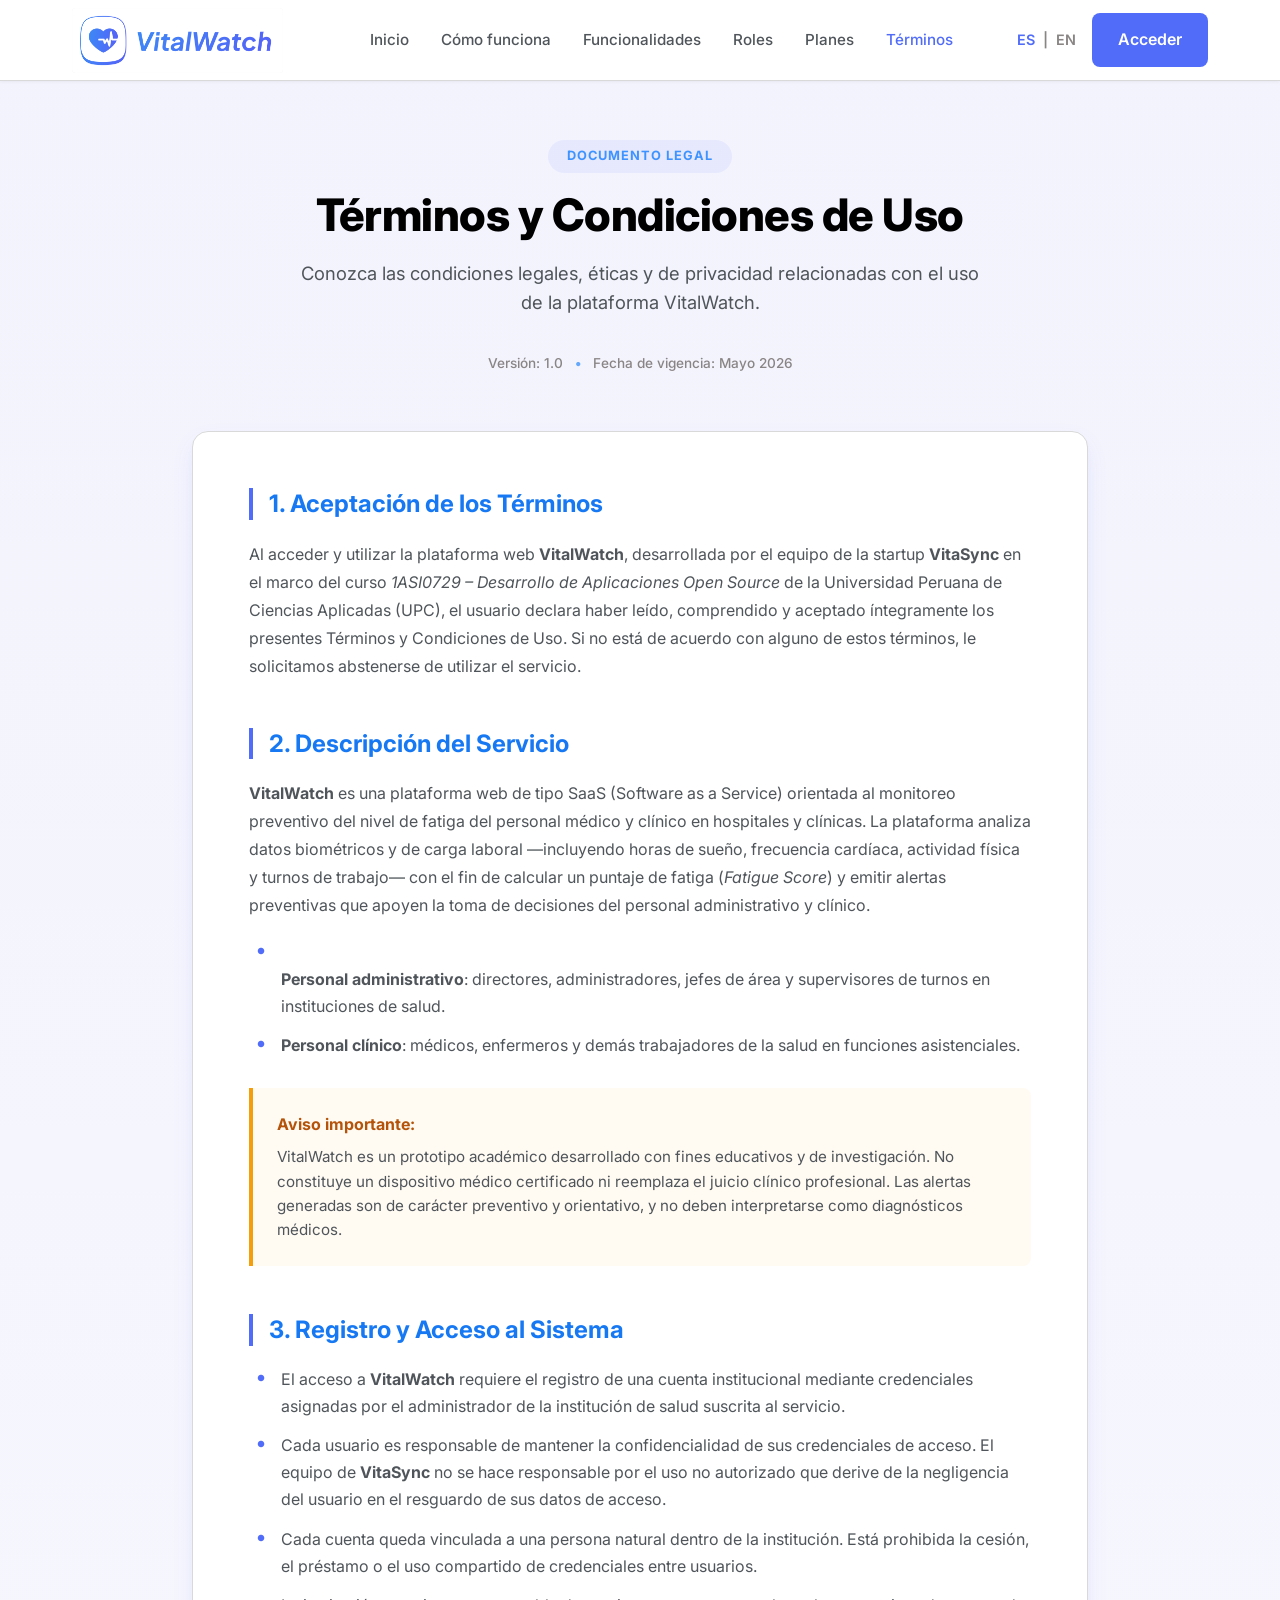
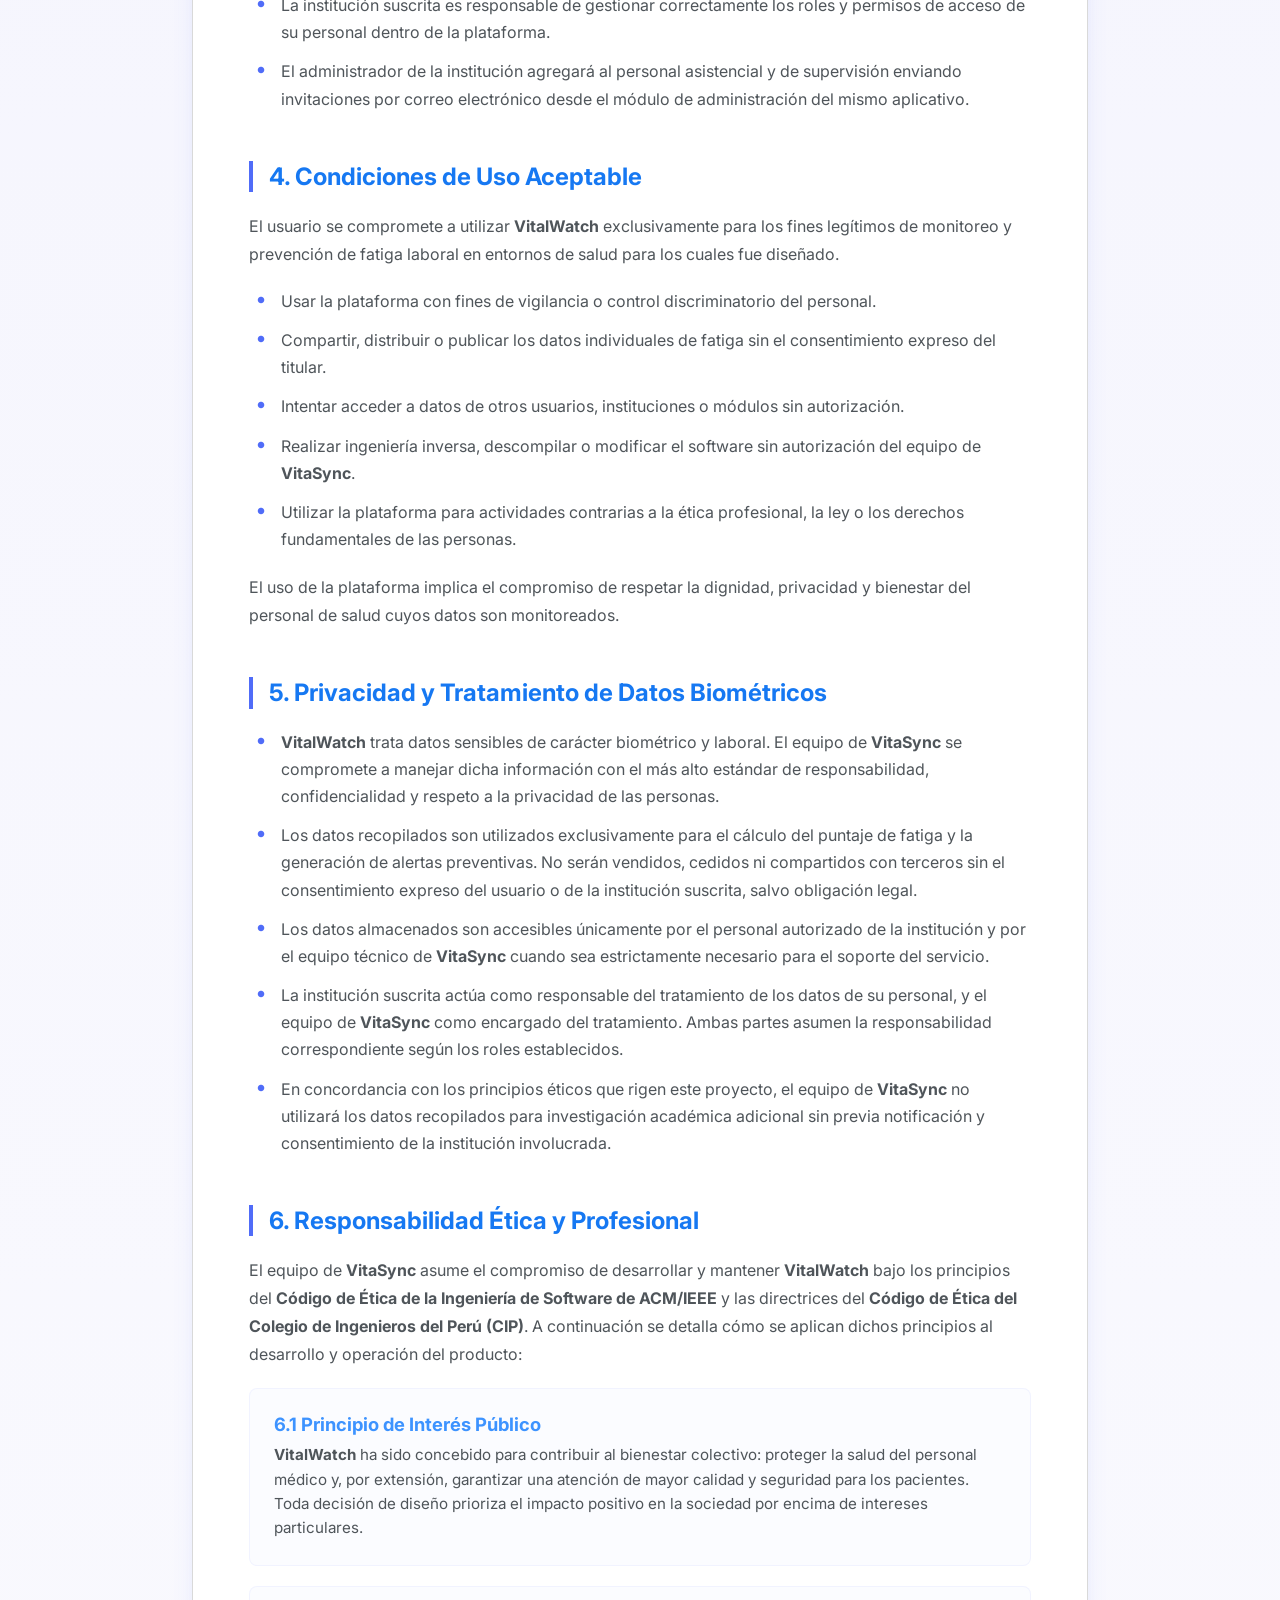
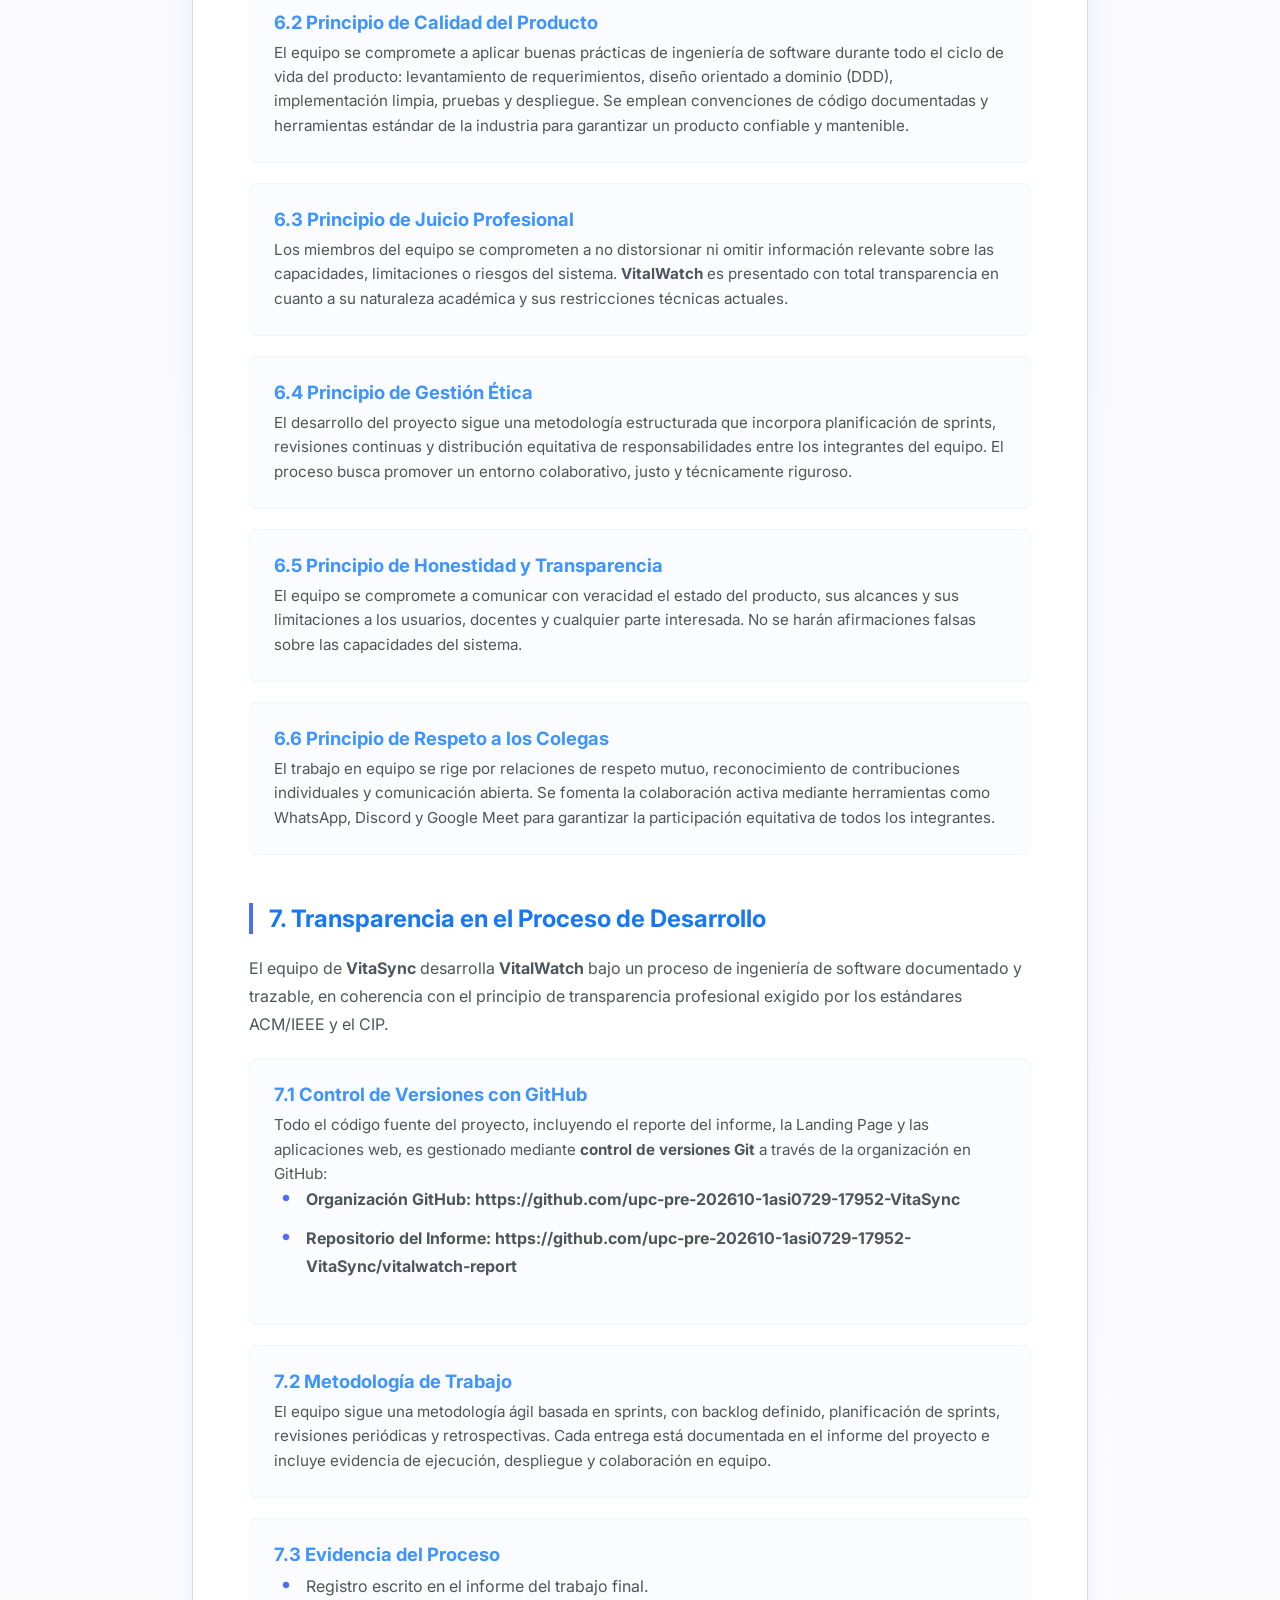
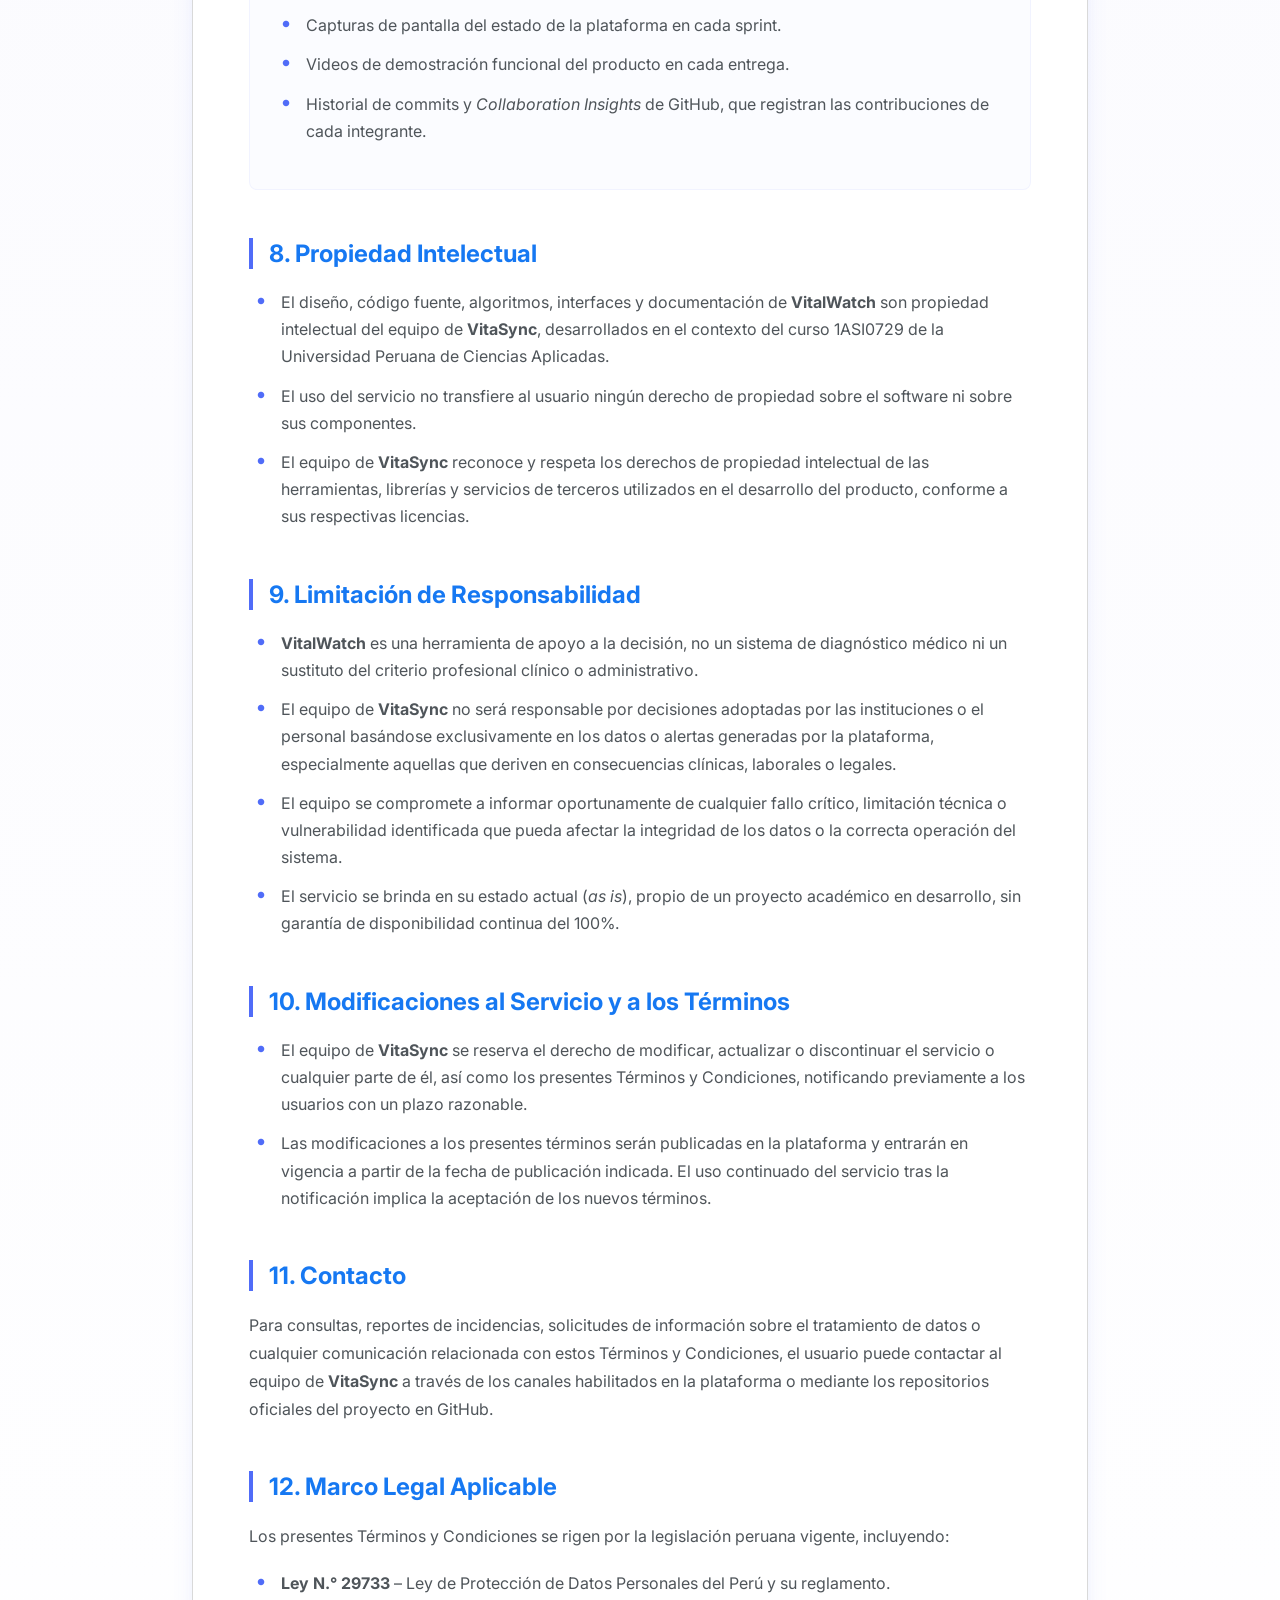
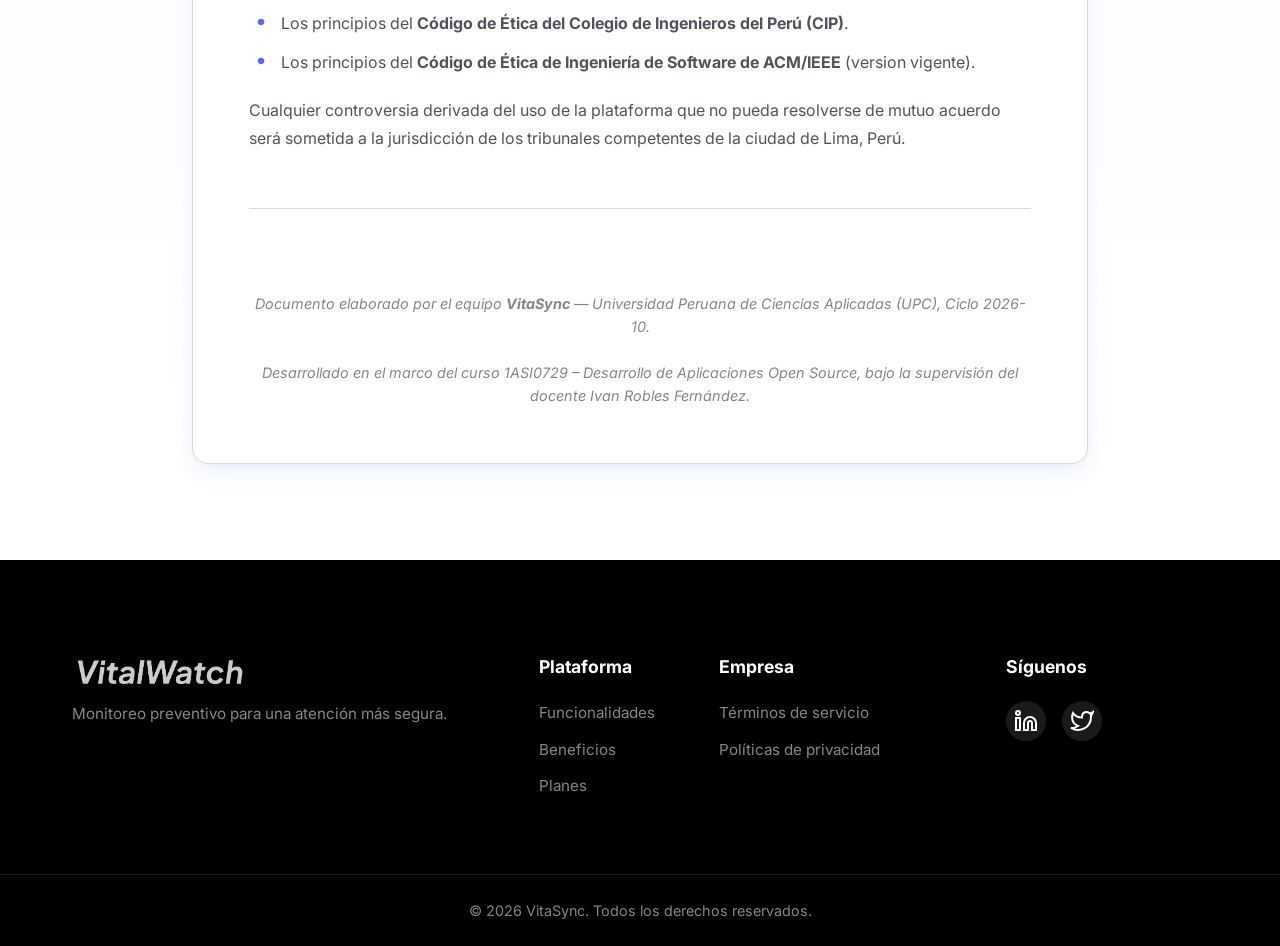
==== commit 09290731: "feat(landing): improve content structure and user flow" ====
--- a/terms.html
+++ b/terms.html
@@ -23,9 +23,10 @@
 
         <nav class="nav-menu" id="nav-menu">
             <ul class="nav-list">
-                <li><a href="index.html" class="nav-link" data-i18n="nav.home">Inicio</a></li>
+                <li><a href="index.html#inicio" class="nav-link" data-i18n="nav.home">Inicio</a></li>
+                <li><a href="index.html#como-funciona" class="nav-link" data-i18n="nav.how_it_works">Cómo funciona</a></li>
                 <li><a href="index.html#funcionalidades" class="nav-link" data-i18n="nav.features">Funcionalidades</a></li>
-                <li><a href="index.html#beneficios" class="nav-link" data-i18n="nav.benefits">Beneficios</a></li>
+                <li><a href="index.html#roles" class="nav-link" data-i18n="nav.roles">Roles</a></li>
                 <li><a href="index.html#planes" class="nav-link" data-i18n="nav.plans">Planes</a></li>
                 <li><a href="terms.html" class="nav-link active" aria-current="page" data-i18n="nav.terms">Términos</a></li>
             </ul>
@@ -35,7 +36,7 @@
                     <span class="lang active">ES</span> <span class="separator">|</span> <span class="lang">EN</span>
                 </div>
                 <!-- TODO: Reemplazar "https://app.tudominio.com/login" por la URL real de tu Web App -->
-                <a href="https://upc-pre-202610-1asi0729-17952-vitasync.github.io/vitalwatch-webapp/" target="_blank" rel="noopener noreferrer" class="btn btn-primary btn-login" data-i18n="nav.login">Acceder</a>
+                <a href="https://app.vitalwatch.space/sign-in" rel="noopener noreferrer" class="btn btn-primary btn-login" data-i18n="nav.login">Acceder</a>
             </div>
         </nav>
 
@@ -91,7 +92,7 @@
                     </ul>
 
                     <div class="terms-warning">
-                        <strong data-i18n="termsPage.s2.warningTitle"><strong>Aviso importante</strong>:</strong>
+                        <strong data-i18n="termsPage.s2.warningTitle">Aviso importante:</strong>
 
                         <span data-i18n="termsPage.s2.warningText">VitalWatch es un prototipo académico desarrollado con fines educativos y de investigación. No constituye un dispositivo médico certificado ni reemplaza el juicio clínico profesional. Las alertas generadas son de carácter preventivo y orientativo, y no deben interpretarse como diagnósticos médicos.</span>
                     </div>
--- a/assets/css/styles.css
+++ b/assets/css/styles.css
@@ -577,28 +577,29 @@
 
 /* Mockup Container */
 .feature-mockup {
-    background-color: #0b0f19;
+    background-color: #f8fafc;
     border-radius: 12px;
-    border: 1px solid rgba(255, 255, 255, 0.08);
+    border: 1px solid rgba(80, 108, 248, 0.15);
     overflow: hidden;
     margin-top: auto;
     font-family: var(--font-main);
     font-size: 0.8rem;
-    color: #a0aec0;
-    box-shadow: inset 0 0 20px rgba(0, 0, 0, 0.6);
+    color: #4a5568;
+    box-shadow: 0 4px 12px rgba(80, 108, 248, 0.03);
     transition: var(--transition);
 }
 
 .feature-card:hover .feature-mockup {
-    border-color: rgba(80, 108, 248, 0.3);
-    box-shadow: 0 4px 20px rgba(0,0,0,0.4), inset 0 0 20px rgba(80, 108, 248, 0.1);
+    border-color: rgba(80, 108, 248, 0.35);
+    box-shadow: 0 6px 16px rgba(80, 108, 248, 0.08);
+    background-color: #ffffff;
 }
 
 /* Mockup Header Bar */
 .mockup-header-bar {
-    background-color: rgba(255, 255, 255, 0.03);
+    background-color: rgba(80, 108, 248, 0.05);
     padding: 0.5rem 0.75rem;
-    border-bottom: 1px solid rgba(255, 255, 255, 0.06);
+    border-bottom: 1px solid rgba(80, 108, 248, 0.1);
     display: flex;
     align-items: center;
     gap: 5px;
@@ -666,12 +667,13 @@
 }
 
 .metric-box {
-    background-color: rgba(255, 255, 255, 0.02);
-    border: 1px solid rgba(255, 255, 255, 0.04);
+    background-color: #ffffff;
+    border: 1px solid rgba(80, 108, 248, 0.08);
     padding: 0.4rem 0.5rem;
     border-radius: 6px;
     display: flex;
     flex-direction: column;
+    box-shadow: 0 1px 3px rgba(80, 108, 248, 0.02);
 }
 
 .metric-lbl {
@@ -683,7 +685,7 @@
 .metric-val {
     font-size: 0.85rem;
     font-weight: bold;
-    color: #e2e8f0;
+    color: var(--neutral-900);
 }
 
 .metric-val small {
@@ -751,15 +753,15 @@
     display: flex;
     justify-content: space-between;
     align-items: center;
-    background-color: rgba(255, 255, 255, 0.02);
+    background-color: #ffffff;
     padding: 0.35rem 0.5rem;
     border-radius: 6px;
-    border: 1px solid rgba(255, 255, 255, 0.04);
+    border: 1px solid rgba(80, 108, 248, 0.08);
 }
 
 .risk-name {
     font-size: 0.75rem;
-    color: #cbd5e0;
+    color: var(--neutral-900);
 }
 
 .risk-status {
@@ -770,21 +772,21 @@
 }
 
 .badge-critical {
-    background-color: rgba(239, 68, 68, 0.15);
-    color: #f87171;
-    border: 1px solid rgba(239, 68, 68, 0.3);
+    background-color: rgba(239, 68, 68, 0.1);
+    color: #ef4444;
+    border: 1px solid rgba(239, 68, 68, 0.2);
 }
 
 .badge-medium {
-    background-color: rgba(245, 158, 11, 0.15);
-    color: #fbbf24;
-    border: 1px solid rgba(245, 158, 11, 0.3);
+    background-color: rgba(245, 158, 11, 0.1);
+    color: #d97706;
+    border: 1px solid rgba(245, 158, 11, 0.2);
 }
 
 .badge-stable {
-    background-color: rgba(16, 185, 129, 0.15);
-    color: #34d399;
-    border: 1px solid rgba(16, 185, 129, 0.3);
+    background-color: rgba(16, 185, 129, 0.1);
+    color: #059669;
+    border: 1px solid rgba(16, 185, 129, 0.2);
 }
 
 .feature-card:hover .badge-critical {
@@ -798,17 +800,17 @@
 
 /* --- Alerts Mockup (Smart Alerts) --- */
 .alert-box {
-    background-color: rgba(239, 68, 68, 0.08);
-    border: 1px solid rgba(239, 68, 68, 0.2);
+    background-color: rgba(239, 68, 68, 0.05);
+    border: 1px solid rgba(239, 68, 68, 0.18);
     border-radius: 8px;
     padding: 0.6rem;
     transition: var(--transition);
 }
 
 .feature-card:hover .alert-box {
-    background-color: rgba(239, 68, 68, 0.12);
-    border-color: rgba(239, 68, 68, 0.4);
-    box-shadow: 0 0 10px rgba(239, 68, 68, 0.2);
+    background-color: rgba(239, 68, 68, 0.08);
+    border-color: rgba(239, 68, 68, 0.3);
+    box-shadow: 0 2px 8px rgba(239, 68, 68, 0.1);
 }
 
 .alert-box-header {
@@ -830,7 +832,7 @@
 
 .alert-box-desc {
     font-size: 0.7rem;
-    color: #cbd5e0;
+    color: #4a5568;
     margin-bottom: 0.4rem;
 }
 
@@ -842,7 +844,7 @@
 .alert-btn {
     font-size: 0.6rem;
     font-weight: bold;
-    padding: 2px 6px;
+    padding: 2.5px 6px;
     border-radius: 4px;
     cursor: pointer;
 }
@@ -850,11 +852,13 @@
 .btn-notify {
     background-color: #506cf8;
     color: #fff;
+    border: 1px solid #506cf8;
 }
 
 .btn-dismiss {
-    background-color: rgba(255, 255, 255, 0.06);
-    color: #a0aec0;
+    background-color: #edf2f7;
+    color: #4a5568;
+    border: 1px solid #e2e8f0;
 }
 
 .feature-card:hover .bell-icon {
@@ -889,16 +893,16 @@
 .shift-role {
     font-size: 0.75rem;
     font-weight: bold;
-    color: #e2e8f0;
+    color: var(--neutral-900);
 }
 
 .shift-badge-active {
     font-size: 0.6rem;
-    background-color: rgba(80, 108, 248, 0.15);
-    color: #a3b3fd;
+    background-color: rgba(80, 108, 248, 0.08);
+    color: #506cf8;
     padding: 2px 6px;
     border-radius: 4px;
-    border: 1px solid rgba(80, 108, 248, 0.3);
+    border: 1px solid rgba(80, 108, 248, 0.15);
 }
 
 .shift-progress-wrapper {
@@ -917,7 +921,7 @@
 .shift-progress-bar {
     width: 100%;
     height: 6px;
-    background-color: rgba(255, 255, 255, 0.05);
+    background-color: rgba(80, 108, 248, 0.08);
     border-radius: 10px;
     overflow: hidden;
 }
@@ -990,7 +994,7 @@
 .recovery-action {
     font-size: 0.8rem;
     font-weight: bold;
-    color: #34d399;
+    color: #059669;
 }
 
 /* --- Admin Mockup (Hospital Admin) --- */
@@ -1004,7 +1008,7 @@
     display: flex;
     justify-content: space-between;
     align-items: center;
-    border-bottom: 1px solid rgba(255, 255, 255, 0.04);
+    border-bottom: 1px solid rgba(80, 108, 248, 0.06);
     padding-bottom: 0.3rem;
 }
 
@@ -1015,13 +1019,13 @@
 
 .admin-stat-lbl {
     font-size: 0.7rem;
-    color: #cbd5e0;
+    color: #4a5568;
 }
 
 .admin-stat-val {
     font-size: 0.75rem;
     font-weight: bold;
-    color: #e2e8f0;
+    color: var(--neutral-900);
 }
 
 .badge-ok {
@@ -1838,4 +1842,351 @@
     .recovery-action {
         font-size: 0.75rem !important;
     }
-}+}
+
+/* ==========================================================================
+   Renovaciones del Landing Page (Nuevas Secciones)
+   ========================================================================== */
+
+/* ¿Cómo funciona VitalWatch? */
+.steps-grid {
+    display: grid;
+    grid-template-columns: repeat(4, 1fr);
+    gap: var(--space-lg);
+    margin-top: 3rem;
+}
+
+.step-card {
+    background-color: var(--bg-white);
+    padding: 2.25rem 1.75rem;
+    border-radius: var(--radius-lg);
+    border: 1px solid rgba(80, 108, 248, 0.08);
+    box-shadow: var(--shadow-sm);
+    transition: var(--transition);
+    position: relative;
+    overflow: hidden;
+}
+
+.step-card::before {
+    content: '';
+    position: absolute;
+    top: 0;
+    left: 0;
+    width: 4px;
+    height: 100%;
+    background-color: var(--primary-500);
+    opacity: 0;
+    transition: var(--transition);
+}
+
+.step-card:hover::before {
+    opacity: 1;
+}
+
+.step-card:hover {
+    transform: translateY(-5px);
+    box-shadow: var(--shadow-lg);
+    border-color: rgba(80, 108, 248, 0.2);
+}
+
+.step-num {
+    font-size: 2.75rem;
+    font-weight: 800;
+    color: var(--primary-500);
+    opacity: 0.85;
+    line-height: 1;
+    margin-bottom: var(--space-md);
+}
+
+.step-title {
+    font-size: 1.15rem;
+    font-weight: 700;
+    margin-bottom: 0.75rem;
+    color: var(--neutral-900);
+}
+
+.step-desc {
+    font-size: 0.95rem;
+    color: var(--neutral-700);
+    line-height: 1.6;
+}
+
+/* Diseñado para cada rol */
+.roles-grid {
+    display: grid;
+    grid-template-columns: repeat(3, 1fr);
+    gap: var(--space-lg);
+    margin-top: 3rem;
+}
+
+.role-card {
+    background-color: var(--bg-white);
+    padding: 2.5rem 2rem;
+    border-radius: var(--radius-lg);
+    border: 1px solid rgba(80, 108, 248, 0.08);
+    box-shadow: var(--shadow-sm);
+    text-align: center;
+    transition: var(--transition);
+}
+
+.role-card:hover {
+    transform: translateY(-5px);
+    box-shadow: var(--shadow-lg);
+    border-color: rgba(80, 108, 248, 0.2);
+}
+
+.role-icon-container {
+    width: 64px;
+    height: 64px;
+    background-color: rgba(80, 108, 248, 0.08);
+    border-radius: 50%;
+    display: flex;
+    align-items: center;
+    justify-content: center;
+    margin: 0 auto 1.5rem auto;
+    transition: var(--transition);
+}
+
+.role-card:hover .role-icon-container {
+    background-color: var(--primary-500);
+    transform: scale(1.1);
+}
+
+.role-icon {
+    font-size: 1.75rem;
+    transition: var(--transition);
+}
+
+.role-card:hover .role-icon {
+    filter: brightness(0) invert(1);
+}
+
+.role-title {
+    font-size: 1.25rem;
+    font-weight: 700;
+    margin-bottom: 0.75rem;
+    color: var(--neutral-900);
+}
+
+.role-desc {
+    font-size: 0.95rem;
+    color: var(--neutral-700);
+    line-height: 1.6;
+}
+
+/* Módulos incluidos */
+.modules-container {
+    display: flex;
+    flex-wrap: wrap;
+    justify-content: center;
+    gap: 0.75rem;
+    margin-top: 2.5rem;
+    max-width: 900px;
+    margin-left: auto;
+    margin-right: auto;
+}
+
+.module-chip {
+    padding: 0.6rem 1.25rem;
+    background-color: rgba(80, 108, 248, 0.06);
+    color: var(--primary-700);
+    font-weight: 600;
+    font-size: 0.9rem;
+    border-radius: 50px;
+    border: 1px solid rgba(80, 108, 248, 0.1);
+    transition: var(--transition);
+    cursor: default;
+}
+
+.module-chip:hover {
+    background-color: var(--primary-500);
+    color: var(--bg-white);
+    border-color: var(--primary-500);
+    transform: scale(1.05);
+}
+
+/* Planes resumidos */
+.planes-cards-grid {
+    display: grid;
+    grid-template-columns: repeat(3, 1fr);
+    gap: var(--space-lg);
+    margin-top: 3rem;
+    margin-bottom: 3.5rem;
+}
+
+.plan-summary-card {
+    background-color: var(--bg-white);
+    padding: 2.5rem 2rem;
+    border-radius: var(--radius-lg);
+    border: 1px solid rgba(80, 108, 248, 0.1);
+    box-shadow: var(--shadow-sm);
+    display: flex;
+    flex-direction: column;
+    transition: var(--transition);
+    position: relative;
+}
+
+.plan-summary-card:hover {
+    transform: translateY(-8px);
+    box-shadow: var(--shadow-lg);
+}
+
+.plan-summary-card.recommended {
+    border: 2px solid var(--primary-500);
+    box-shadow: 0 10px 30px rgba(80, 108, 248, 0.15);
+}
+
+.plan-badge-recommended {
+    position: absolute;
+    top: -14px;
+    left: 50%;
+    transform: translateX(-50%);
+    background: linear-gradient(90deg, var(--primary-500), var(--primary-600));
+    color: var(--bg-white);
+    padding: 0.35rem 1rem;
+    font-size: 0.75rem;
+    font-weight: 700;
+    text-transform: uppercase;
+    border-radius: 50px;
+    letter-spacing: 0.5px;
+    box-shadow: 0 4px 10px rgba(80, 108, 248, 0.25);
+    white-space: nowrap;
+}
+
+.plan-card-header {
+    margin-bottom: 1.5rem;
+    text-align: center;
+}
+
+.plan-card-name {
+    font-size: 1.5rem;
+    font-weight: 700;
+    margin-bottom: 0.5rem;
+    color: var(--neutral-900);
+}
+
+.plan-card-price {
+    font-size: 2.5rem;
+    font-weight: 800;
+    color: var(--primary-500);
+    line-height: 1;
+}
+
+.plan-card-period {
+    font-size: 1rem;
+    font-weight: 500;
+    color: var(--neutral-400);
+}
+
+.plan-card-desc {
+    font-size: 0.95rem;
+    color: var(--neutral-700);
+    line-height: 1.5;
+    text-align: center;
+    margin-bottom: 2rem;
+    flex-grow: 1;
+}
+
+.plan-card-btn {
+    margin-top: auto;
+}
+
+/* Final CTA Section */
+.final-cta-section {
+    padding: var(--space-2xl) 0;
+    background: linear-gradient(135deg, rgba(80, 108, 248, 0.05) 0%, rgba(101, 168, 251, 0.05) 100%);
+}
+
+.final-cta-card {
+    background: linear-gradient(135deg, var(--primary-500) 0%, var(--primary-700) 100%);
+    padding: 4rem 3rem;
+    border-radius: var(--radius-lg);
+    text-align: center;
+    color: var(--bg-white);
+    box-shadow: 0 15px 35px rgba(80, 108, 248, 0.25);
+}
+
+.final-cta-title {
+    font-size: 2.5rem;
+    color: var(--bg-white);
+    margin-bottom: 1rem;
+    font-weight: 800;
+}
+
+.final-cta-subtitle {
+    font-size: 1.15rem;
+    color: rgba(255, 255, 255, 0.9);
+    margin-bottom: 2.5rem;
+    max-width: 700px;
+    margin-left: auto;
+    margin-right: auto;
+    line-height: 1.6;
+}
+
+.final-cta-buttons {
+    display: flex;
+    justify-content: center;
+    gap: var(--space-md);
+}
+
+.final-cta-buttons .btn-primary {
+    background-color: var(--bg-white);
+    color: var(--primary-500);
+}
+
+.final-cta-buttons .btn-primary:hover {
+    background-color: var(--bg-light);
+    color: var(--primary-700);
+}
+
+.final-cta-buttons .btn-outline {
+    border-color: rgba(255, 255, 255, 0.6);
+    color: var(--bg-white);
+}
+
+.final-cta-buttons .btn-outline:hover {
+    background-color: rgba(255, 255, 255, 0.1);
+    border-color: var(--bg-white);
+}
+
+/* responsive overrides */
+@media (max-width: 1024px) {
+    .planes-cards-grid {
+        grid-template-columns: repeat(3, 1fr);
+        gap: var(--space-md);
+    }
+    .plan-summary-card {
+        padding: 2rem 1.5rem;
+    }
+}
+
+@media (max-width: 768px) {
+    .steps-grid {
+        grid-template-columns: 1fr;
+        gap: var(--space-md);
+    }
+    
+    .roles-grid {
+        grid-template-columns: 1fr;
+        gap: var(--space-md);
+    }
+    
+    .planes-cards-grid {
+        grid-template-columns: 1fr;
+        gap: var(--space-lg);
+    }
+    
+    .final-cta-card {
+        padding: 3rem 1.5rem;
+    }
+    
+    .final-cta-title {
+        font-size: 1.85rem;
+    }
+    
+    .final-cta-buttons {
+        flex-direction: column;
+        align-items: stretch;
+        gap: var(--space-sm);
+    }
+}
